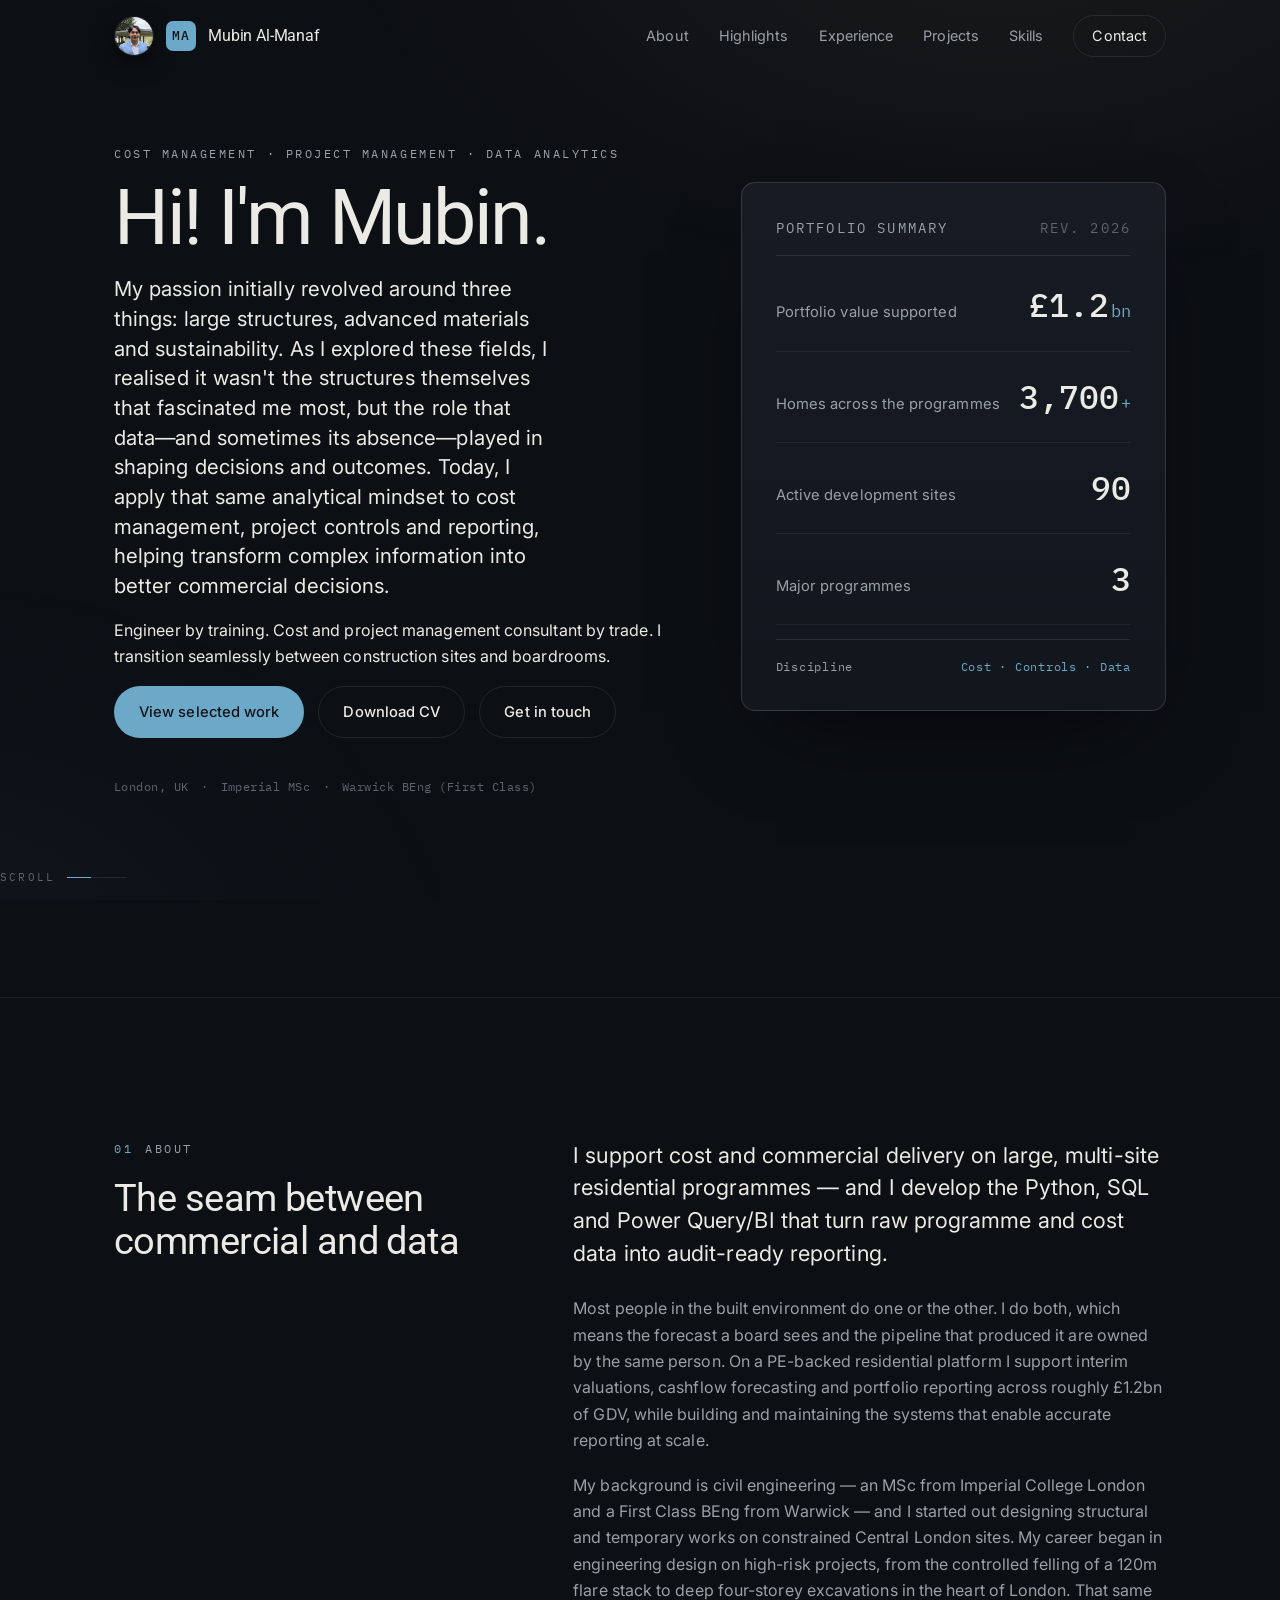
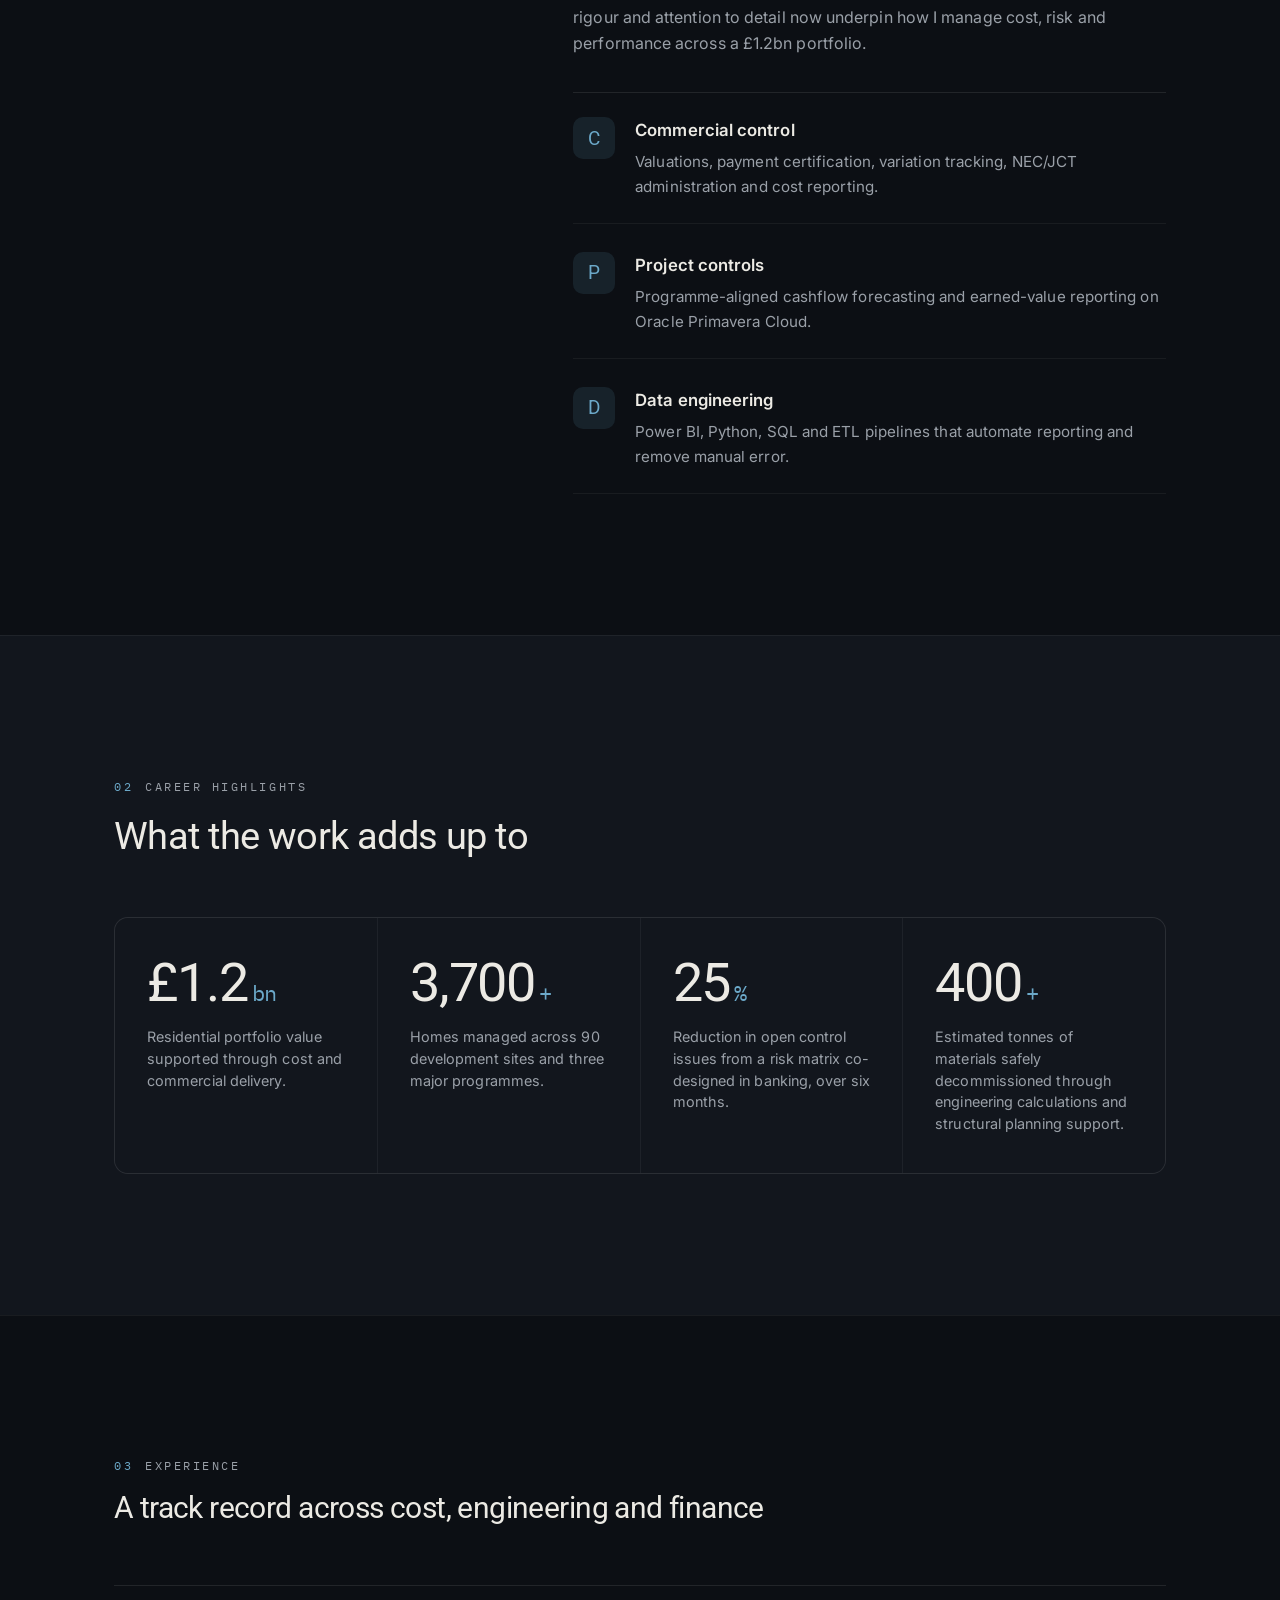
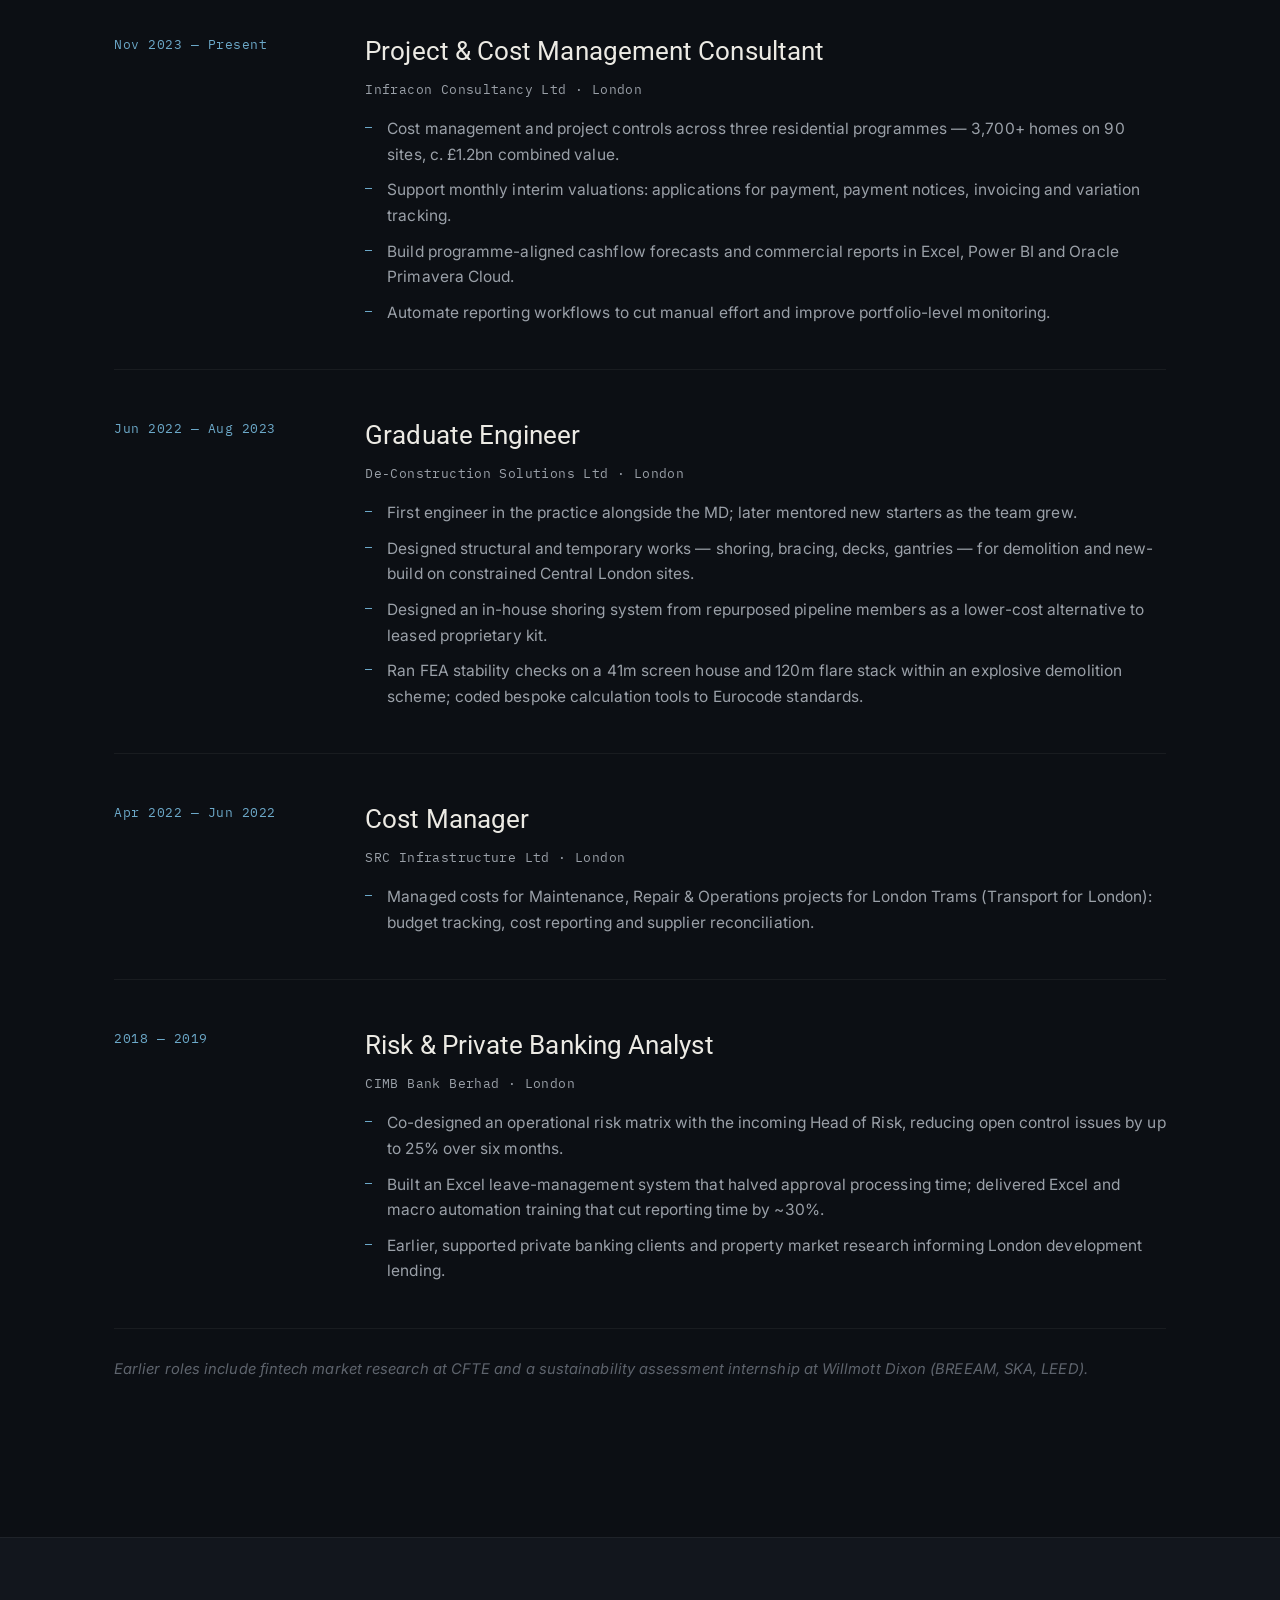
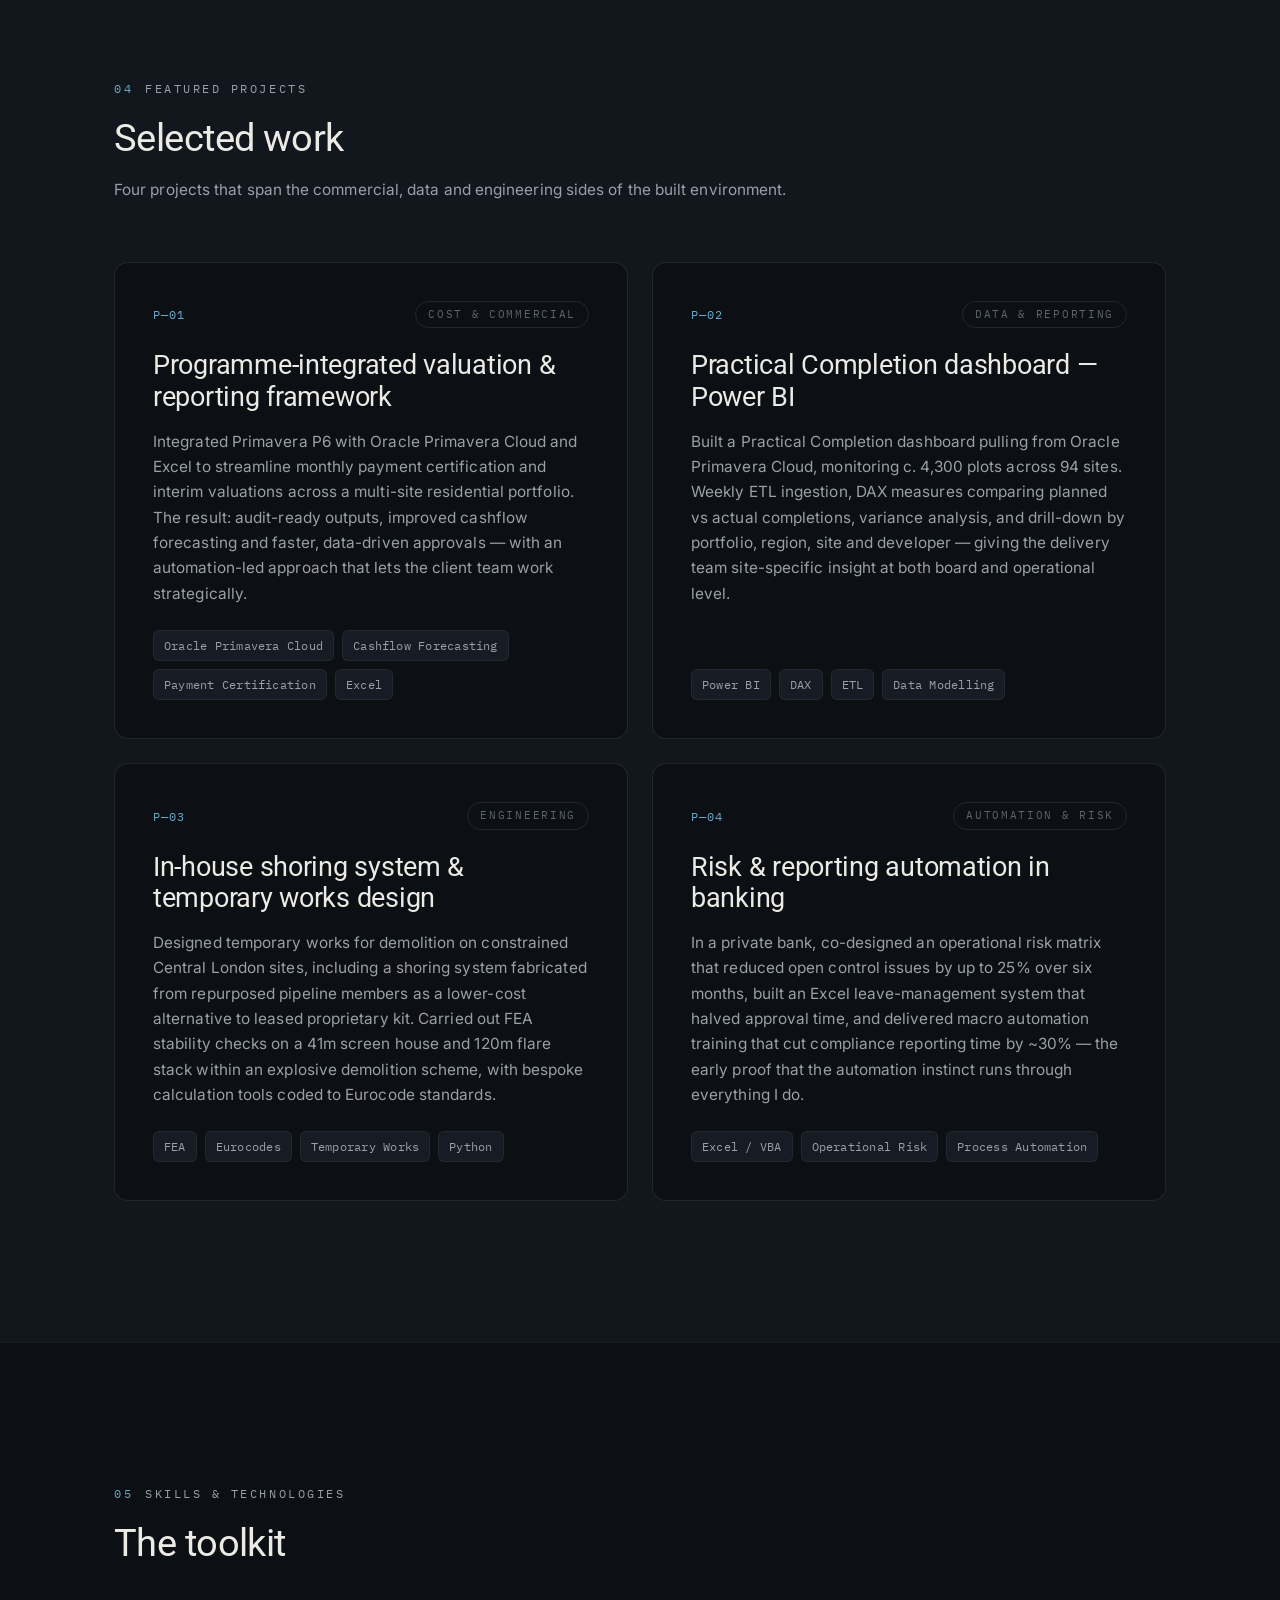
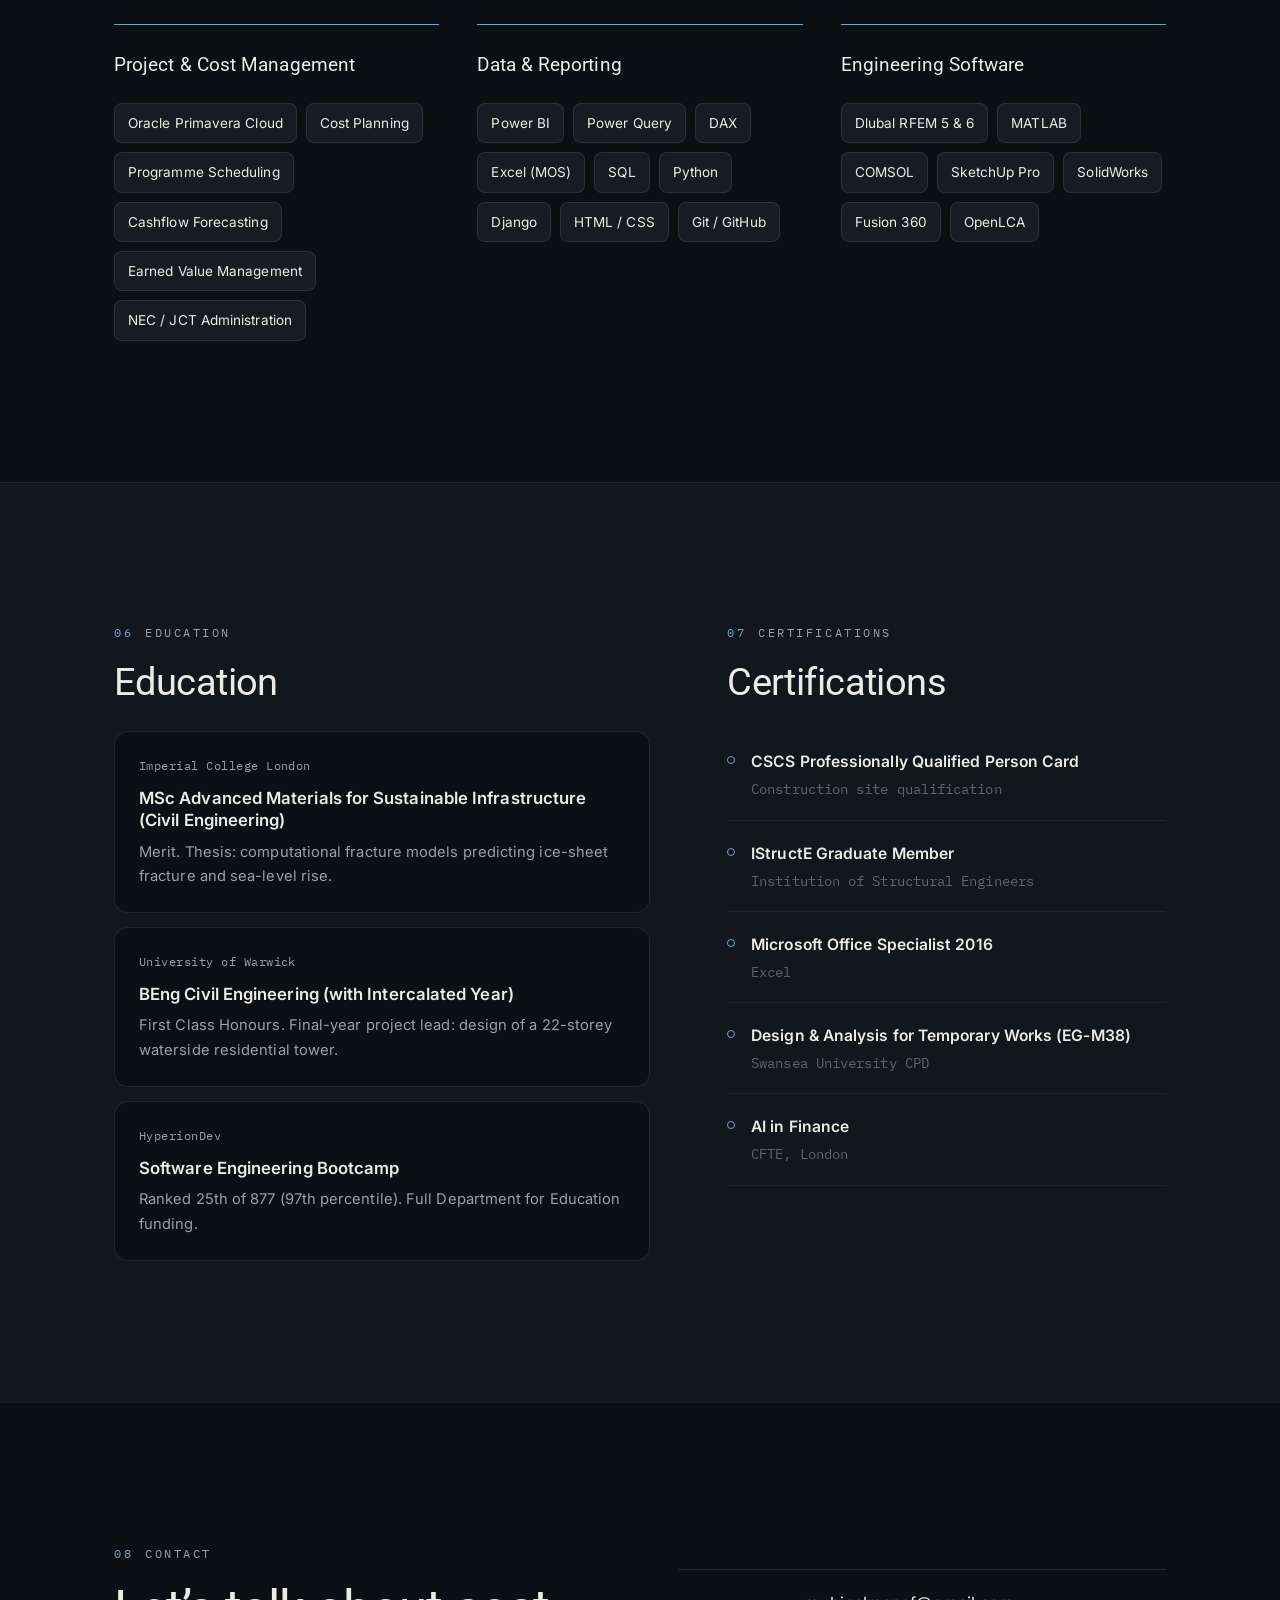
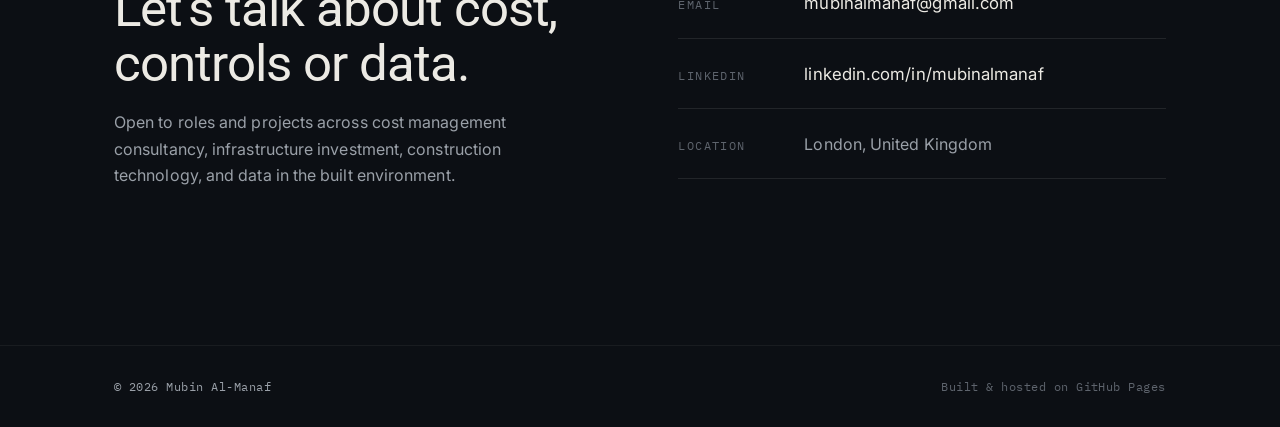
==== index.html @ 6d181c3f "Update demolition figure to 400+ tonnes\n\nCo-authored-by: Copilot <223556219+Copilot@users.noreply." ====
<!DOCTYPE html>
<html lang="en">
<head>
  <meta charset="UTF-8" />
  <meta name="viewport" content="width=device-width, initial-scale=1.0" />

  <!-- Primary SEO -->
  <title>Mubin Al-Manaf — Cost &amp; Commercial Management | Built Environment Data</title>
  <meta name="description" content="Cost and commercial management for major UK residential programmes, paired with the data engineering — Power BI, Python, SQL — that makes the reporting audit-ready. Imperial MSc, Warwick BEng (First Class)." />
  <meta name="author" content="Mubin Al-Manaf" />
  <meta name="keywords" content="cost management, commercial management, quantity surveying, project controls, Oracle Primavera Cloud, Power BI, cashflow forecasting, NEC, JCT, built environment data, construction technology, residential development" />
  <meta name="robots" content="index, follow" />
  <meta name="theme-color" content="#0C0F14" />
  <link rel="canonical" href="https://mubinalmanaf.com/" />

  <!-- Open Graph -->
  <meta property="og:type" content="website" />
  <meta property="og:title" content="Mubin Al-Manaf — Cost &amp; Commercial Management | Built Environment Data" />
  <meta property="og:description" content="Cost and commercial management for major UK residential programmes, paired with the data engineering that makes the reporting audit-ready." />
  <meta property="og:url" content="https://mubinalmanaf.com/" />
  <meta property="og:locale" content="en_GB" />
  <meta property="og:site_name" content="Mubin Al-Manaf" />

  <!-- Twitter -->
  <meta name="twitter:card" content="summary_large_image" />
  <meta name="twitter:title" content="Mubin Al-Manaf — Cost &amp; Commercial Management | Built Environment Data" />
  <meta name="twitter:description" content="Cost and commercial management for major UK residential programmes, paired with the data engineering that makes the reporting audit-ready." />

  <!-- Icons -->
  <link rel="icon" type="image/svg+xml" href="favicon.svg" />

  <!-- Fonts: preconnect + display swap for fast paint -->
  <link rel="preconnect" href="https://fonts.googleapis.com" />
  <link rel="preconnect" href="https://fonts.gstatic.com" crossorigin />
  <link href="https://fonts.googleapis.com/css2?family=Fraunces:opsz,wght@9..144,400;9..144,500;9..144,600&family=Inter:wght@400;500;600&family=IBM+Plex+Mono:wght@400;500&family=Roboto:wght@400;500;700&display=swap" rel="stylesheet" />

  <!-- Flag JS so content-hiding (for reveal animations) only applies with JS on -->
  <script>document.documentElement.className += " js";</script>
  <link rel="stylesheet" href="style.css" />

  <!-- Structured data: Person -->
  <script type="application/ld+json">
  {
    "@context": "https://schema.org",
    "@type": "Person",
    "name": "Mubin Al-Manaf",
    "jobTitle": "Cost & Commercial Management Consultant",
    "email": "mailto:mubinalmanaf@gmail.com",
    "url": "https://mubinalmanaf.com/",
    "address": {
      "@type": "PostalAddress",
      "addressLocality": "London",
      "addressCountry": "United Kingdom"
    },
    "sameAs": ["https://www.linkedin.com/in/mubinalmanaf"],
    "alumniOf": [
      { "@type": "CollegeOrUniversity", "name": "Imperial College London" },
      { "@type": "CollegeOrUniversity", "name": "University of Warwick" }
    ],
    "knowsAbout": [
      "Cost Management", "Commercial Management", "Project Controls",
      "Oracle Primavera Cloud", "Cashflow Forecasting", "Power BI",
      "Python", "SQL", "NEC and JCT Contracts", "Civil Engineering"
    ]
  }
  </script>
</head>
<body>
  <a class="skip-link" href="#main">Skip to content</a>

  <!-- ============ NAV ============ -->
  <header class="nav" id="nav">
    <div class="wrap nav__inner">
      <a class="nav__mark" href="#hero" aria-label="Mubin Al-Manaf — home">
        <img src="Photo.jpeg" alt="Mubin Al-Manaf" class="nav__photo" />
        <span class="nav__mono">MA</span>
        <span class="nav__name">Mubin Al-Manaf</span>
      </a>
      <nav class="nav__links" aria-label="Primary">
        <a href="#about">About</a>
        <a href="#highlights">Highlights</a>
        <a href="#experience">Experience</a>
        <a href="#projects">Projects</a>
        <a href="#skills">Skills</a>
        <a href="#contact" class="nav__cta">Contact</a>
      </nav>
      <button class="nav__toggle" id="navToggle" aria-label="Open menu" aria-expanded="false" aria-controls="mobileMenu">
        <span></span><span></span>
      </button>
    </div>
    <nav class="nav__mobile" id="mobileMenu" aria-label="Mobile">
      <a href="#about">About</a>
      <a href="#highlights">Highlights</a>
      <a href="#experience">Experience</a>
      <a href="#projects">Projects</a>
      <a href="#skills">Skills</a>
      <a href="#education">Education</a>
      <a href="#contact">Contact</a>
    </nav>
  </header>

  <main id="main">
    <!-- ============ HERO ============ -->
    <section class="hero" id="hero">
      <div class="wrap hero__grid">
        <div class="hero__intro reveal">
          <p class="eyebrow">Cost Management · Project Management · Data Analytics</p>
          <h1 class="hero__title">Hi! I'm Mubin.<br /></h1>
          <p class="hero__lead">
            My passion initially revolved around three things: large structures, advanced materials and sustainability. 
            As I explored these fields, I realised it wasn't the structures themselves that fascinated me most, but the 
            role that data—and sometimes its absence—played in shaping decisions and outcomes. Today, I apply that same 
            analytical mindset to cost management, project controls and reporting, helping transform complex information 
            into better commercial decisions.
          </p>
          <p class="hero__sub">
            Engineer by training. Cost and project management consultant by trade. I transition seamlessly between construction sites and boardrooms.
          </p>
          <div class="hero__actions">
            <a class="btn btn--primary" href="#projects">View selected work</a>
            <a class="btn btn--ghost" href="Mubin_CV_2026.pdf" download>Download CV</a>
            <a class="btn btn--ghost" href="#contact">Get in touch</a>
          </div>
          <ul class="hero__meta">
            <li>London, UK</li>
            <li aria-hidden="true">·</li>
            <li>Imperial MSc</li>
            <li aria-hidden="true">·</li>
            <li>Warwick BEng (First Class)</li>
          </ul>
        </div>
        <!-- Signature element: career rendered as a cost report -->
        <aside class="ledger reveal" aria-label="Portfolio at a glance">
          <div class="ledger__head">
            <span class="ledger__ref">PORTFOLIO SUMMARY</span>
            <span class="ledger__ref ledger__ref--dim">REV. 2026</span>
          </div>
          <dl class="ledger__rows">
            <div class="ledger__row" data-line>
              <dt>Portfolio value supported</dt>
              <dd><span class="num">£1.2</span><span class="unit">bn</span></dd>
            </div>
            <div class="ledger__row" data-line>
              <dt>Homes across the programmes</dt>
              <dd><span class="num">3,700</span><span class="unit">+</span></dd>
            </div>
            <div class="ledger__row" data-line>
              <dt>Active development sites</dt>
              <dd><span class="num">90</span></dd>
            </div>
            <div class="ledger__row" data-line>
              <dt>Major programmes</dt>
              <dd><span class="num">3</span></dd>
            </div>
          </dl>
          <div class="ledger__foot" data-line>
            <span>Discipline</span>
            <span class="ledger__foot-val">Cost · Controls · Data</span>
          </div>
        </aside>
      </div>
      <div class="hero__scroll" aria-hidden="true">
        <span>Scroll</span>
        <span class="hero__scroll-line"></span>
      </div>
    </section>

    <!-- ============ ABOUT ============ -->
    <section class="section" id="about">
      <div class="wrap section__grid">
        <header class="section__head reveal">
          <p class="eyebrow"><span class="idx">01</span> About</p>
          <h2 class="section__title">The seam between commercial and data</h2>
        </header>
        <div class="about__body reveal">
          <p class="lead">
            I support cost and commercial delivery on large, multi-site residential
            programmes — and I develop the Python, SQL and Power Query/BI that turn raw
            programme and cost data into audit-ready reporting.
          </p>
          <p>
            Most people in the built environment do one or the other. I do both,
            which means the forecast a board sees and the pipeline that produced it
            are owned by the same person. On a PE-backed residential
            platform I support interim valuations, cashflow forecasting and
            portfolio reporting across roughly £1.2bn of GDV, while building and maintaining the
            systems that enable accurate reporting at scale.
          </p>
          <p>
            My background is civil engineering — an MSc from Imperial College London
            and a First Class BEng from Warwick — and I started out designing
            structural and temporary works on constrained Central London sites. My career began in engineering design on 
            high-risk projects, from the controlled felling of a 120m flare stack to deep four-storey excavations in the 
            heart of London. That same rigour and attention to detail now underpin how I manage cost, risk and performance 
            across a £1.2bn portfolio.
          </p>
          <ul class="about__pillars">
            <li>
              <span class="pillar__mark">C</span>
              <div>
                <h3>Commercial control</h3>
                <p>Valuations, payment certification, variation tracking, NEC/JCT administration and cost reporting.</p>
              </div>
            </li>
            <li>
              <span class="pillar__mark">P</span>
              <div>
                <h3>Project controls</h3>
                <p>Programme-aligned cashflow forecasting and earned-value reporting on Oracle Primavera Cloud.</p>
              </div>
            </li>
            <li>
              <span class="pillar__mark">D</span>
              <div>
                <h3>Data engineering</h3>
                <p>Power BI, Python, SQL and ETL pipelines that automate reporting and remove manual error.</p>
              </div>
            </li>
          </ul>
        </div>
      </div>
    </section>

    <!-- ============ HIGHLIGHTS ============ -->
    <section class="section section--alt" id="highlights">
      <div class="wrap">
        <header class="section__head reveal">
          <p class="eyebrow"><span class="idx">02</span> Career highlights</p>
          <h2 class="section__title">What the work adds up to</h2>
        </header>
        <div class="highlights__grid">
          <article class="stat reveal">
            <p class="stat__num">£1.2<span>bn</span></p>
            <p class="stat__label">Residential portfolio value supported through cost and commercial delivery.</p>
          </article>
          <article class="stat reveal">
            <p class="stat__num">3,700<span>+</span></p>
            <p class="stat__label">Homes managed across 90 development sites and three major programmes.</p>
          </article>
          <article class="stat reveal">
            <p class="stat__num">25<span>%</span></p>
            <p class="stat__label">Reduction in open control issues from a risk matrix co-designed in banking, over six months.</p>
          </article>
          <article class="stat reveal">
            <p class="stat__num">400<span>+</span></p>
            <p class="stat__label">Estimated tonnes of materials safely decommissioned through engineering calculations and structural planning support.</p>
          </article>

        </div>
      </div>
    </section>

    <!-- ============ EXPERIENCE ============ -->
    <section class="section" id="experience">
      <div class="wrap">
        <header class="section__head reveal">
          <p class="eyebrow"><span class="idx">03</span> Experience</p>
          <h2 class="section__title">A track record across cost, engineering and finance</h2>
        </header>
        <ol class="timeline">
          <li class="tl reveal">
            <div class="tl__date"><time>Nov 2023 — Present</time></div>
            <div class="tl__body">
              <h3 class="tl__role">Project &amp; Cost Management Consultant</h3>
              <p class="tl__org">Infracon Consultancy Ltd · London</p>
              <ul class="tl__points">
                <li>Cost management and project controls across three residential programmes — 3,700+ homes on 90 sites, c. £1.2bn combined value.</li>
                <li>Support monthly interim valuations: applications for payment, payment notices, invoicing and variation tracking.</li>
                <li>Build programme-aligned cashflow forecasts and commercial reports in Excel, Power BI and Oracle Primavera Cloud.</li>
                <li>Automate reporting workflows to cut manual effort and improve portfolio-level monitoring.</li>
              </ul>
            </div>
          </li>
          <li class="tl reveal">
            <div class="tl__date"><time>Jun 2022 — Aug 2023</time></div>
            <div class="tl__body">
              <h3 class="tl__role">Graduate Engineer</h3>
              <p class="tl__org">De-Construction Solutions Ltd · London</p>
              <ul class="tl__points">
                <li>First engineer in the practice alongside the MD; later mentored new starters as the team grew.</li>
                <li>Designed structural and temporary works — shoring, bracing, decks, gantries — for demolition and new-build on constrained Central London sites.</li>
                <li>Designed an in-house shoring system from repurposed pipeline members as a lower-cost alternative to leased proprietary kit.</li>
                <li>Ran FEA stability checks on a 41m screen house and 120m flare stack within an explosive demolition scheme; coded bespoke calculation tools to Eurocode standards.</li>
              </ul>
            </div>
          </li>
          <li class="tl reveal">
            <div class="tl__date"><time>Apr 2022 — Jun 2022</time></div>
            <div class="tl__body">
              <h3 class="tl__role">Cost Manager</h3>
              <p class="tl__org">SRC Infrastructure Ltd · London</p>
              <ul class="tl__points">
                <li>Managed costs for Maintenance, Repair &amp; Operations projects for London Trams (Transport for London): budget tracking, cost reporting and supplier reconciliation.</li>
              </ul>
            </div>
          </li>
          <li class="tl reveal">
            <div class="tl__date"><time>2018 — 2019</time></div>
            <div class="tl__body">
              <h3 class="tl__role">Risk &amp; Private Banking Analyst</h3>
              <p class="tl__org">CIMB Bank Berhad · London</p>
              <ul class="tl__points">
                <li>Co-designed an operational risk matrix with the incoming Head of Risk, reducing open control issues by up to 25% over six months.</li>
                <li>Built an Excel leave-management system that halved approval processing time; delivered Excel and macro automation training that cut reporting time by ~30%.</li>
                <li>Earlier, supported private banking clients and property market research informing London development lending.</li>
              </ul>
            </div>
          </li>
        </ol>
        <p class="timeline__note reveal">
          Earlier roles include fintech market research at CFTE and a sustainability
          assessment internship at Willmott Dixon (BREEAM, SKA, LEED).
        </p>
      </div>
    </section>

    <!-- ============ PROJECTS ============ -->
    <section class="section section--alt" id="projects">
      <div class="wrap">
        <header class="section__head reveal">
          <p class="eyebrow"><span class="idx">04</span> Featured projects</p>
          <h2 class="section__title">Selected work</h2>
          <p class="section__sub">Four projects that span the commercial, data and engineering sides of the built environment.</p>
        </header>

        <div class="projects">
          <article class="project reveal">
            <div class="project__top">
              <span class="project__no">P—01</span>
              <span class="project__field">Cost &amp; Commercial</span>
            </div>
            <h3 class="project__title">Programme-integrated valuation &amp; reporting framework</h3>
            <p class="project__desc">
              Integrated Primavera P6 with Oracle Primavera Cloud and Excel to
              streamline monthly payment certification and interim valuations across
              a multi-site residential portfolio. The result: audit-ready outputs,
              improved cashflow forecasting and faster, data-driven approvals — with
              an automation-led approach that lets the client team work strategically.
            </p>
            <ul class="project__tags">
              <li>Oracle Primavera Cloud</li><li>Cashflow Forecasting</li>
              <li>Payment Certification</li><li>Excel</li>
            </ul>
          </article>

          <article class="project reveal">
            <div class="project__top">
              <span class="project__no">P—02</span>
              <span class="project__field">Data &amp; Reporting</span>
            </div>
            <h3 class="project__title">Practical Completion dashboard — Power BI</h3>
            <p class="project__desc">
              Built a Practical Completion dashboard pulling from Oracle Primavera
              Cloud, monitoring c. 4,300 plots across 94 sites. Weekly ETL ingestion,
              DAX measures comparing planned vs actual completions, variance analysis,
              and drill-down by portfolio, region, site and developer — giving the
              delivery team site-specific insight at both board and operational level.
            </p>
            <ul class="project__tags">
              <li>Power BI</li><li>DAX</li><li>ETL</li><li>Data Modelling</li>
            </ul>
          </article>

          <article class="project reveal">
            <div class="project__top">
              <span class="project__no">P—03</span>
              <span class="project__field">Engineering</span>
            </div>
            <h3 class="project__title">In-house shoring system &amp; temporary works design</h3>
            <p class="project__desc">
              Designed temporary works for demolition on constrained Central London
              sites, including a shoring system fabricated from repurposed pipeline
              members as a lower-cost alternative to leased proprietary kit. Carried
              out FEA stability checks on a 41m screen house and 120m flare stack
              within an explosive demolition scheme, with bespoke calculation tools
              coded to Eurocode standards.
            </p>
            <ul class="project__tags">
              <li>FEA</li><li>Eurocodes</li><li>Temporary Works</li><li>Python</li>
            </ul>
          </article>

          <article class="project reveal">
            <div class="project__top">
              <span class="project__no">P—04</span>
              <span class="project__field">Automation &amp; Risk</span>
            </div>
            <h3 class="project__title">Risk &amp; reporting automation in banking</h3>
            <p class="project__desc">
              In a private bank, co-designed an operational risk matrix that reduced
              open control issues by up to 25% over six months, built an Excel
              leave-management system that halved approval time, and delivered macro
              automation training that cut compliance reporting time by ~30% — the
              early proof that the automation instinct runs through everything I do.
            </p>
            <ul class="project__tags">
              <li>Excel / VBA</li><li>Operational Risk</li><li>Process Automation</li>
            </ul>
          </article>
        </div>
      </div>
    </section>

    <!-- ============ SKILLS ============ -->
    <section class="section" id="skills">
      <div class="wrap">
        <header class="section__head reveal">
          <p class="eyebrow"><span class="idx">05</span> Skills &amp; technologies</p>
          <h2 class="section__title">The toolkit</h2>
        </header>
        <div class="skills">
          <div class="skillset reveal">
            <h3 class="skillset__title">Project &amp; Cost Management</h3>
            <ul class="skillset__tags">
              <li>Oracle Primavera Cloud</li><li>Cost Planning</li>
              <li>Programme Scheduling</li><li>Cashflow Forecasting</li>
              <li>Earned Value Management</li><li>NEC / JCT Administration</li>
            </ul>
          </div>
          <div class="skillset reveal">
            <h3 class="skillset__title">Data &amp; Reporting</h3>
            <ul class="skillset__tags">
              <li>Power BI</li><li>Power Query</li><li>DAX</li><li>Excel (MOS)</li>
              <li>SQL</li><li>Python</li><li>Django</li><li>HTML / CSS</li><li>Git / GitHub</li>
            </ul>
          </div>
          <div class="skillset reveal">
            <h3 class="skillset__title">Engineering Software</h3>
            <ul class="skillset__tags">
              <li>Dlubal RFEM 5 &amp; 6</li><li>MATLAB</li><li>COMSOL</li>
              <li>SketchUp Pro</li><li>SolidWorks</li><li>Fusion 360</li><li>OpenLCA</li>
            </ul>
          </div>
        </div>
      </div>
    </section>

    <!-- ============ EDUCATION ============ -->
    <section class="section section--alt" id="education">
      <div class="wrap section__split">
        <div class="split__col reveal">
          <header class="section__head">
            <p class="eyebrow"><span class="idx">06</span> Education</p>
            <h2 class="section__title">Education</h2>
          </header>
          <ul class="cards">
            <li class="card">
              <div class="card__meta"><span>Imperial College London</span></div>
              <h3 class="card__title">MSc Advanced Materials for Sustainable Infrastructure (Civil Engineering)</h3>
              <p class="card__detail">Merit. Thesis: computational fracture models predicting ice-sheet fracture and sea-level rise.</p>
            </li>
            <li class="card">
              <div class="card__meta"><span>University of Warwick</span></div>
              <h3 class="card__title">BEng Civil Engineering (with Intercalated Year)</h3>
              <p class="card__detail">First Class Honours. Final-year project lead: design of a 22-storey waterside residential tower.</p>
            </li>
            <li class="card">
              <div class="card__meta"><span>HyperionDev</span></div>
              <h3 class="card__title">Software Engineering Bootcamp</h3>
              <p class="card__detail">Ranked 25th of 877 (97th percentile). Full Department for Education funding.</p>
            </li>
          </ul>
        </div>
        <div class="split__col reveal">
          <header class="section__head">
            <p class="eyebrow"><span class="idx">07</span> Certifications</p>
            <h2 class="section__title">Certifications</h2>
          </header>
          <ul class="certs">
            <li><span class="certs__mark"></span><div><strong>CSCS Professionally Qualified Person Card</strong><span>Construction site qualification</span></div></li>
            <li><span class="certs__mark"></span><div><strong>IStructE Graduate Member</strong><span>Institution of Structural Engineers</span></div></li>
            <li><span class="certs__mark"></span><div><strong>Microsoft Office Specialist 2016</strong><span>Excel</span></div></li>
            <li><span class="certs__mark"></span><div><strong>Design &amp; Analysis for Temporary Works (EG-M38)</strong><span>Swansea University CPD</span></div></li>
            <li><span class="certs__mark"></span><div><strong>AI in Finance</strong><span>CFTE, London</span></div></li>
          </ul>
        </div>
      </div>
    </section>

    <!-- ============ CONTACT ============ -->
    <section class="section contact" id="contact">
      <div class="wrap contact__grid reveal">
        <div class="contact__lead">
          <p class="eyebrow"><span class="idx">08</span> Contact</p>
          <h2 class="contact__title">Let&rsquo;s talk about cost, controls or data.</h2>
          <p class="contact__sub">
            Open to roles and projects across cost management consultancy,
            infrastructure investment, construction technology, and data in the
            built environment.
          </p>
        </div>
        <ul class="contact__links">
          <li>
            <span class="contact__k">Email</span>
            <a href="mailto:mubinalmanaf@gmail.com">mubinalmanaf@gmail.com</a>
          </li>
          <!-- Phone removed for privacy -->
          <li>
            <span class="contact__k">LinkedIn</span>
            <a href="https://www.linkedin.com/in/mubinalmanaf" target="_blank" rel="noopener">linkedin.com/in/mubinalmanaf</a>
          </li>
          <li>
            <span class="contact__k">Location</span>
            <span class="contact__static">London, United Kingdom</span>
          </li>
        </ul>
      </div>
    </section>
  </main>

  <footer class="footer">
    <div class="wrap footer__inner">
      <span class="footer__mono">© <span id="year">2026</span> Mubin Al-Manaf</span>
      <span class="footer__mono footer__dim">Built &amp; hosted on GitHub Pages</span>
    </div>
  </footer>

  <script src="script.js"></script>
</body>
</html>
---- style.css ----
/* =========================================================
   Mubin Al-Manaf — portfolio
   Direction: career as an institutional cost report
   Ink ground · champagne accent · Fraunces / Inter / Plex Mono
   ========================================================= */

:root {
  /* palette */
  --bg:        #0C0F14;
  --bg-elev:   #12161D;
  --bg-elev-2: #171C24;
  --line:      rgba(236, 234, 228, 0.10);
  --line-soft: rgba(236, 234, 228, 0.06);
  --text:      #ECEAE4;
  --text-dim:  #9AA0A8;
  --text-faint:#5E646D;
  --accent:    #6CA9C9;       /* soft teal accent */
  --accent-2:  #B6D1E5;
  --accent-soft: rgba(108, 169, 201, 0.12);
  --data:      #7FA8C4;       /* cool secondary, used sparingly */

  /* type */
  --display: "Roboto", system-ui, -apple-system, "Segoe UI", Roboto, sans-serif;
  --body:    "Inter", system-ui, -apple-system, "Segoe UI", Roboto, sans-serif;
  --mono:    "IBM Plex Mono", ui-monospace, "SF Mono", Menlo, monospace;

  /* scale */
  --maxw: 1180px;
  --gutter: clamp(20px, 5vw, 64px);
  --section-y: clamp(72px, 11vw, 150px);

  --r: 14px;
  --ease: cubic-bezier(0.22, 1, 0.36, 1);
}

/* ---------- reset ---------- */
*, *::before, *::after { box-sizing: border-box; }
html { scroll-behavior: smooth; -webkit-text-size-adjust: 100%; }
@media (prefers-reduced-motion: reduce) { html { scroll-behavior: auto; } }

body {
  margin: 0;
  background: var(--bg);
  color: var(--text);
  font-family: var(--body);
  font-size: clamp(16px, 1.05vw, 17px);
  line-height: 1.65;
  letter-spacing: 0.005em;
  -webkit-font-smoothing: antialiased;
  text-rendering: optimizeLegibility;
  overflow-x: hidden;
}

/* subtle grain/vignette so the ink doesn't read flat */
body::before {
  content: "";
  position: fixed; inset: 0;
  background:
    radial-gradient(1100px 600px at 78% -8%, rgba(201,169,106,0.07), transparent 60%),
    radial-gradient(900px 700px at -5% 110%, rgba(127,168,196,0.05), transparent 60%);
  pointer-events: none; z-index: 0;
}
main, .nav, .footer { position: relative; z-index: 1; }

img { max-width: 100%; display: block; }
a { color: inherit; text-decoration: none; }
ul, ol, dl { margin: 0; padding: 0; list-style: none; }
h1, h2, h3 { margin: 0; font-weight: 500; }

::selection { background: var(--accent); color: #11141A; }

:focus-visible {
  outline: 2px solid var(--accent);
  outline-offset: 3px;
  border-radius: 4px;
}

.skip-link {
  position: absolute; left: -999px; top: 8px; z-index: 100;
  background: var(--accent); color: #11141A;
  padding: 10px 16px; border-radius: 8px; font-weight: 600;
}
.skip-link:focus { left: 12px; }

/* ---------- layout primitives ---------- */
.wrap { width: 100%; max-width: var(--maxw); margin: 0 auto; padding-inline: var(--gutter); }

.section { padding-block: var(--section-y); border-top: 1px solid var(--line-soft); }
.section--alt { background: var(--bg-elev); }

.eyebrow {
  margin: 0 0 18px;
  font-family: var(--mono);
  font-size: 0.72rem;
  letter-spacing: 0.22em;
  text-transform: uppercase;
  color: var(--text-dim);
  display: flex; align-items: center; gap: 12px;
}
.eyebrow .idx { color: var(--accent); }

.section__head { max-width: 760px; margin-bottom: clamp(36px, 5vw, 60px); }
.section__title {
  font-family: var(--display);
  font-weight: 400;
  font-size: clamp(1.6rem, 3.8vw, 2.4rem);
  line-height: 1.12;
  letter-spacing: -0.015em;
}
#experience .section__title {
  font-size: clamp(1.35rem, 3vw, 1.85rem);
  line-height: 1.08;
  letter-spacing: -0.02em;
}
#projects .section__sub {
  font-size: clamp(0.95rem, 1.2vw, 1rem);
  max-width: 100%;
}
.section__sub { margin: 18px 0 0; color: var(--text-dim); max-width: 56ch; }

.lead { font-size: clamp(1.15rem, 1.7vw, 1.4rem); line-height: 1.5; color: var(--text); }

/* ---------- buttons ---------- */
.btn {
  display: inline-flex; align-items: center; gap: 10px;
  padding: 13px 24px;
  border-radius: 100px;
  font-size: 0.92rem; font-weight: 500;
  border: 1px solid transparent;
  transition: transform .35s var(--ease), background .25s, color .25s, border-color .25s;
}
.btn--primary { background: var(--accent); color: #11141A; }
.btn--primary:hover { background: var(--accent-2); transform: translateY(-2px); }
.btn--ghost { border-color: var(--line); color: var(--text); }
.btn--ghost:hover { border-color: var(--accent); color: var(--accent); transform: translateY(-2px); }

/* =========================================================
   NAV
   ========================================================= */
.nav {
  position: fixed; top: 0; left: 0; right: 0; z-index: 50;
  transition: background .3s, border-color .3s, backdrop-filter .3s;
  border-bottom: 1px solid transparent;
}
.nav.is-scrolled {
  background: rgba(12, 15, 20, 0.78);
  backdrop-filter: blur(14px);
  -webkit-backdrop-filter: blur(14px);
  border-bottom-color: var(--line-soft);
}
.nav__inner { display: flex; align-items: center; justify-content: space-between; height: 72px; }
.nav__mark { display: flex; align-items: center; gap: 12px; }
.nav__mono {
  font-family: var(--mono); font-size: 0.8rem; letter-spacing: 0.1em;
  color: #11141A; background: var(--accent);
  width: 30px; height: 30px; border-radius: 7px;
  display: grid; place-items: center; font-weight: 500;
}
.nav__name { font-family: var(--display); font-size: 1.02rem; letter-spacing: -0.01em; }
.nav__photo {
  width: 40px;
  height: 40px;
  object-fit: cover;
  object-position: center 12%;
  border-radius: 50%;
  border: 1.5px solid rgba(255,255,255,0.06);
  box-shadow: 0 8px 20px rgba(0,0,0,0.55);
  flex: none;
}
.nav__links { display: flex; align-items: center; gap: 30px; }
.nav__links a { font-size: 0.9rem; color: var(--text-dim); transition: color .2s; position: relative; }
.nav__links a:hover, .nav__links a.is-active { color: var(--text); }
.nav__links a:not(.nav__cta).is-active::after {
  content: ""; position: absolute; left: 0; bottom: -6px; width: 100%; height: 1px; background: var(--accent);
}
.nav__cta {
  border: 1px solid var(--line); padding: 8px 18px; border-radius: 100px;
  color: var(--text) !important; transition: border-color .2s, color .2s;
}
.nav__cta:hover { border-color: var(--accent); color: var(--accent) !important; }

.nav__toggle { display: none; background: none; border: 0; cursor: pointer; width: 40px; height: 40px; position: relative; }
.nav__toggle span {
  position: absolute; left: 9px; width: 22px; height: 1.5px; background: var(--text);
  transition: transform .3s var(--ease), opacity .2s;
}
.nav__toggle span:nth-child(1) { top: 16px; }
.nav__toggle span:nth-child(2) { top: 23px; }
.nav.is-open .nav__toggle span:nth-child(1) { transform: translateY(3.5px) rotate(45deg); }
.nav.is-open .nav__toggle span:nth-child(2) { transform: translateY(-3.5px) rotate(-45deg); }

.nav__mobile {
  display: none; flex-direction: column;
  background: rgba(12,15,20,0.97); backdrop-filter: blur(14px);
  border-bottom: 1px solid var(--line-soft);
  padding: 8px var(--gutter) 24px;
}
.nav__mobile a { padding: 14px 0; border-bottom: 1px solid var(--line-soft); font-size: 1.05rem; color: var(--text-dim); }
.nav__mobile a:last-child { border-bottom: 0; }
.nav.is-open .nav__mobile { display: flex; }

/* =========================================================
   HERO
   ========================================================= */
.hero { padding-top: clamp(118px, 16vh, 180px); padding-bottom: clamp(56px, 9vw, 110px); }
.hero__grid {
  display: grid; grid-template-columns: 1.15fr 0.85fr;
  gap: clamp(24px, 4vw, 56px);
  align-items: start;
}
.hero__actions { display: flex; flex-wrap: wrap; gap: 14px; margin-bottom: 38px; }
.hero__meta { display: flex; flex-wrap: wrap; gap: 12px; font-family: var(--mono); font-size: 0.78rem; letter-spacing: 0.04em; color: var(--text-faint); margin-top: 12px; }

.ledger {
  background: linear-gradient(180deg, var(--bg-elev-2), var(--bg-elev));
  border: 1px solid rgba(236,234,228,0.14);
  border-radius: var(--r);
  padding: clamp(24px, 3vw, 34px);
  box-shadow: 0 36px 90px -36px rgba(0,0,0,0.72);
  margin-top: clamp(28px, 3.2vw, 38px);
}
.ledger__head {
  display: flex; justify-content: space-between;
  font-family: var(--mono); font-size: 0.75rem; letter-spacing: 0.18em;
  color: var(--text-dim); padding-bottom: 16px; margin-bottom: 4px;
  border-bottom: 1px solid var(--line);
}
.ledger__ref {
  font-size: 0.85rem;
}
.ledger__ref--dim { color: var(--text-faint); }
.ledger__row {
  display: flex; align-items: baseline; justify-content: space-between; gap: 16px;
  padding: 18px 0; border-bottom: 1px solid var(--line-soft);
}
.ledger__row dt { color: var(--text-dim); font-size: 0.92rem; }
.ledger__row dd { margin: 0; display: flex; align-items: baseline; gap: 2px; }
.ledger__row .num {
  font-family: var(--mono); font-weight: 500;
  font-size: clamp(1.5rem, 3.2vw, 2.05rem); color: var(--text);
  font-variant-numeric: tabular-nums;
}
.ledger__row .unit { font-family: var(--mono); color: var(--accent); font-size: 1.05rem; }
.ledger__foot {
  display: flex; justify-content: space-between; align-items: center;
  margin-top: 14px; padding-top: 16px; border-top: 1px solid var(--line);
  font-family: var(--mono); font-size: 0.78rem; letter-spacing: 0.06em; color: var(--text-dim);
}
.ledger__foot-val { color: var(--accent); }

.hero__scroll {
  display: flex; align-items: center; gap: 12px; margin-top: clamp(40px, 6vw, 72px);
  font-family: var(--mono); font-size: 0.7rem; letter-spacing: 0.2em; text-transform: uppercase; color: var(--text-faint);
}

/* Hero typography tweaks */
.hero__title {
  font-family: var(--display);
  font-weight: 400;
  font-size: clamp(2.4rem, 6.5vw, 4.8rem);
  line-height: 0.98;
  letter-spacing: -0.03em;
  margin: 6px 0 18px;
}
.hero__lead {
  font-size: clamp(1.02rem, 1.6vw, 1.35rem);
  line-height: 1.45;
  max-width: 34ch;
  color: var(--text);
  margin: 0 0 16px;
}

/* (duplicate hero portrait rules removed; single definition above is used) */
.hero__scroll-line { width: 60px; height: 1px; background: var(--line); position: relative; overflow: hidden; }
.hero__scroll-line::after {
  content: ""; position: absolute; inset: 0; width: 24px; background: var(--accent);
  animation: slide 2.4s var(--ease) infinite;
}
@keyframes slide { 0% { transform: translateX(-26px); } 60%,100% { transform: translateX(62px); } }

/* =========================================================
   ABOUT
   ========================================================= */
.section__grid { display: grid; grid-template-columns: 0.8fr 1.2fr; gap: clamp(36px, 5vw, 72px); align-items: start; }
.about__body > p { margin: 0 0 18px; color: var(--text-dim); }
.about__body > p.lead { color: var(--text); margin-bottom: 26px; }
.about__pillars { display: grid; gap: 4px; margin-top: 36px; border-top: 1px solid var(--line); }
.about__pillars li { display: flex; gap: 20px; padding: 24px 0; border-bottom: 1px solid var(--line-soft); }
.pillar__mark {
  flex: none; width: 42px; height: 42px; border-radius: 10px;
  background: var(--accent-soft); color: var(--accent);
  display: grid; place-items: center; font-family: var(--display); font-size: 1.2rem;
}
.about__pillars h3 { font-size: 1.05rem; font-weight: 600; margin-bottom: 4px; }
.about__pillars p { margin: 0; color: var(--text-dim); font-size: 0.95rem; }

/* =========================================================
   HIGHLIGHTS
   ========================================================= */
.highlights__grid {
  display: grid; grid-template-columns: repeat(4, 1fr); gap: 1px;
  background: var(--line-soft); border: 1px solid var(--line-soft); border-radius: var(--r); overflow: hidden;
}
.stat { background: var(--bg-elev); padding: clamp(26px, 3vw, 40px) clamp(22px, 2.5vw, 32px); }
.stat__num {
  font-family: var(--display); font-weight: 400;
  font-size: clamp(2.4rem, 5vw, 3.4rem); line-height: 1; letter-spacing: -0.02em; margin: 0 0 16px;
}
.stat__num span { font-family: var(--mono); font-size: 0.4em; color: var(--accent); margin-left: 4px; vertical-align: baseline; }
.stat__label { margin: 0; color: var(--text-dim); font-size: 0.9rem; line-height: 1.5; }

/* =========================================================
   TIMELINE
   ========================================================= */
.timeline { border-top: 1px solid var(--line); }
.tl {
  display: grid; grid-template-columns: 200px 1fr; gap: clamp(20px, 4vw, 56px);
  padding: clamp(28px, 3.5vw, 44px) 0; border-bottom: 1px solid var(--line-soft);
}
.tl__date time {
  font-family: var(--mono); font-size: 0.82rem; letter-spacing: 0.04em; color: var(--accent);
  display: inline-block; padding-top: 4px;
}
.tl__role { font-family: var(--display); font-size: clamp(1.25rem, 2.4vw, 1.6rem); font-weight: 400; }
.tl__org { font-family: var(--mono); font-size: 0.82rem; color: var(--text-dim); margin: 6px 0 16px; letter-spacing: 0.03em; }
.tl__points { display: grid; gap: 10px; }
.tl__points li { position: relative; padding-left: 22px; color: var(--text-dim); font-size: 0.97rem; }
.tl__points li::before {
  content: ""; position: absolute; left: 0; top: 11px; width: 7px; height: 1px; background: var(--accent);
}
.timeline__note { margin-top: 28px; color: var(--text-faint); font-size: 0.92rem; font-style: italic; }

/* =========================================================
   PROJECTS
   ========================================================= */
.projects { display: grid; grid-template-columns: repeat(2, 1fr); gap: clamp(16px, 2vw, 24px); }
.project {
  background: var(--bg); border: 1px solid var(--line);
  border-radius: var(--r); padding: clamp(26px, 3vw, 38px);
  display: flex; flex-direction: column;
  transition: transform .4s var(--ease), border-color .3s, background .3s;
}
.section--alt .project { background: var(--bg); }
.project:hover { transform: translateY(-5px); border-color: rgba(201,169,106,0.4); }
.project__top { display: flex; justify-content: space-between; align-items: center; margin-bottom: 22px; }
.project__no { font-family: var(--mono); font-size: 0.78rem; letter-spacing: 0.08em; color: var(--accent); }
.project__field {
  font-family: var(--mono); font-size: 0.66rem; letter-spacing: 0.16em; text-transform: uppercase;
  color: var(--text-faint); border: 1px solid var(--line); border-radius: 100px; padding: 4px 12px;
}
.project__title {
  font-family: var(--display); font-weight: 400;
  font-size: clamp(1.3rem, 2.3vw, 1.7rem); line-height: 1.15; margin-bottom: 16px; letter-spacing: -0.01em;
}
.project__desc { color: var(--text-dim); font-size: 0.96rem; margin: 0 0 24px; flex-grow: 1; }
.project__tags { display: flex; flex-wrap: wrap; gap: 8px; }
.project__tags li {
  font-family: var(--mono); font-size: 0.72rem; letter-spacing: 0.02em;
  color: var(--text-dim); background: var(--bg-elev-2); border: 1px solid var(--line-soft);
  border-radius: 6px; padding: 5px 10px;
}

/* =========================================================
   SKILLS
   ========================================================= */
.skills { display: grid; grid-template-columns: repeat(3, 1fr); gap: clamp(20px, 3vw, 48px); }
.skillset { border-top: 1px solid var(--accent); padding-top: 24px; }
.skillset__title { font-family: var(--display); font-size: 1.2rem; font-weight: 400; margin-bottom: 22px; }
.skillset__tags { display: flex; flex-wrap: wrap; gap: 9px; }
.skillset__tags li {
  font-size: 0.85rem; color: var(--text); background: var(--bg-elev-2);
  border: 1px solid var(--line); border-radius: 8px; padding: 8px 13px;
  transition: border-color .2s, color .2s;
}
.skillset__tags li:hover { border-color: var(--accent); color: var(--accent); }

/* =========================================================
   EDUCATION + CERTS
   ========================================================= */
.section__split { display: grid; grid-template-columns: 1.1fr 0.9fr; gap: clamp(40px, 6vw, 80px); align-items: start; }
.split__col .section__head { margin-bottom: 28px; }
.cards { display: grid; gap: 14px; }
.card { background: var(--bg); border: 1px solid var(--line); border-radius: var(--r); padding: 24px; }
.card__meta {
  display: flex; justify-content: space-between; gap: 12px;
  font-family: var(--mono); font-size: 0.74rem; letter-spacing: 0.04em; color: var(--text-dim); margin-bottom: 12px;
}
.card__title { font-size: 1.05rem; font-weight: 600; line-height: 1.3; margin-bottom: 8px; }
.card__detail { margin: 0; color: var(--text-dim); font-size: 0.92rem; }

.certs { display: grid; gap: 2px; }
.certs li { display: flex; align-items: flex-start; gap: 16px; padding: 18px 0; border-bottom: 1px solid var(--line-soft); }
.certs__mark { flex: none; width: 8px; height: 8px; margin-top: 7px; border-radius: 50%; border: 1px solid var(--accent); }
.certs strong { display: block; font-weight: 600; font-size: 0.98rem; }
.certs span { color: var(--text-faint); font-size: 0.85rem; font-family: var(--mono); }

/* =========================================================
   CONTACT
   ========================================================= */
.contact__grid { display: grid; grid-template-columns: 1fr 1fr; gap: clamp(40px, 6vw, 80px); align-items: center; }
.contact__title {
  font-family: var(--display); font-weight: 400;
  font-size: clamp(2rem, 4.6vw, 3.2rem); line-height: 1.08; letter-spacing: -0.02em; margin: 0 0 18px;
}
.contact__sub { color: var(--text-dim); max-width: 46ch; }
.contact__links { display: grid; gap: 2px; }
.contact__links li {
  display: grid; grid-template-columns: 110px 1fr; gap: 16px; align-items: baseline;
  padding: 20px 0; border-bottom: 1px solid var(--line); 
}
.contact__links li:first-child { border-top: 1px solid var(--line); }
.contact__k { font-family: var(--mono); font-size: 0.74rem; letter-spacing: 0.12em; text-transform: uppercase; color: var(--text-faint); }
.contact__links a { font-size: 1.05rem; transition: color .2s; word-break: break-word; }
.contact__links a:hover { color: var(--accent); }
.contact__static { color: var(--text-dim); }

/* =========================================================
   FOOTER
   ========================================================= */
.footer { border-top: 1px solid var(--line-soft); padding-block: 30px; }
.footer__inner { display: flex; justify-content: space-between; gap: 16px; flex-wrap: wrap; }
.footer__mono { font-family: var(--mono); font-size: 0.78rem; letter-spacing: 0.04em; color: var(--text-dim); }
.footer__dim { color: var(--text-faint); }

/* =========================================================
   REVEAL ANIMATION
   ========================================================= */
.js .reveal { opacity: 0; transform: translateY(24px); transition: opacity .8s var(--ease), transform .8s var(--ease); }
.js .reveal.is-visible { opacity: 1; transform: none; }
.js [data-line] { opacity: 0; transform: translateY(10px); transition: opacity .6s var(--ease), transform .6s var(--ease); }
.js [data-line].is-visible { opacity: 1; transform: none; }

@media (prefers-reduced-motion: reduce) {
  .reveal, [data-line] { opacity: 1 !important; transform: none !important; transition: none !important; }
  .hero__scroll-line::after { animation: none; }
  .btn, .project, .skillset__tags li { transition: none; }
}

/* =========================================================
   RESPONSIVE
   ========================================================= */
@media (max-width: 960px) {
  .hero__grid { grid-template-columns: 1fr; justify-items: start; }
  .ledger { max-width: 460px; }
  .ledger { margin-left: 0; margin-right: 0; }
  .section__grid { grid-template-columns: 1fr; }
  .highlights__grid { grid-template-columns: repeat(2, 1fr); }
  .skills { grid-template-columns: 1fr; gap: 36px; }
  .section__split { grid-template-columns: 1fr; gap: 56px; }
  .contact__grid { grid-template-columns: 1fr; }
}

@media (max-width: 720px) {
  .nav__links { display: none; }
  .nav__toggle { display: block; }
  .projects { grid-template-columns: 1fr; }
  .tl { grid-template-columns: 1fr; gap: 8px; }
  .tl__date time { padding-top: 0; }
  .nav__photo { width: 36px; height: 36px; }
}

@media (max-width: 480px) {
  .highlights__grid { grid-template-columns: 1fr; }
  .hero__meta { font-size: 0.72rem; }
  .contact__links li { grid-template-columns: 1fr; gap: 4px; }
  .nav__photo { width: 30px; height: 30px; object-position: center 12%; }
}
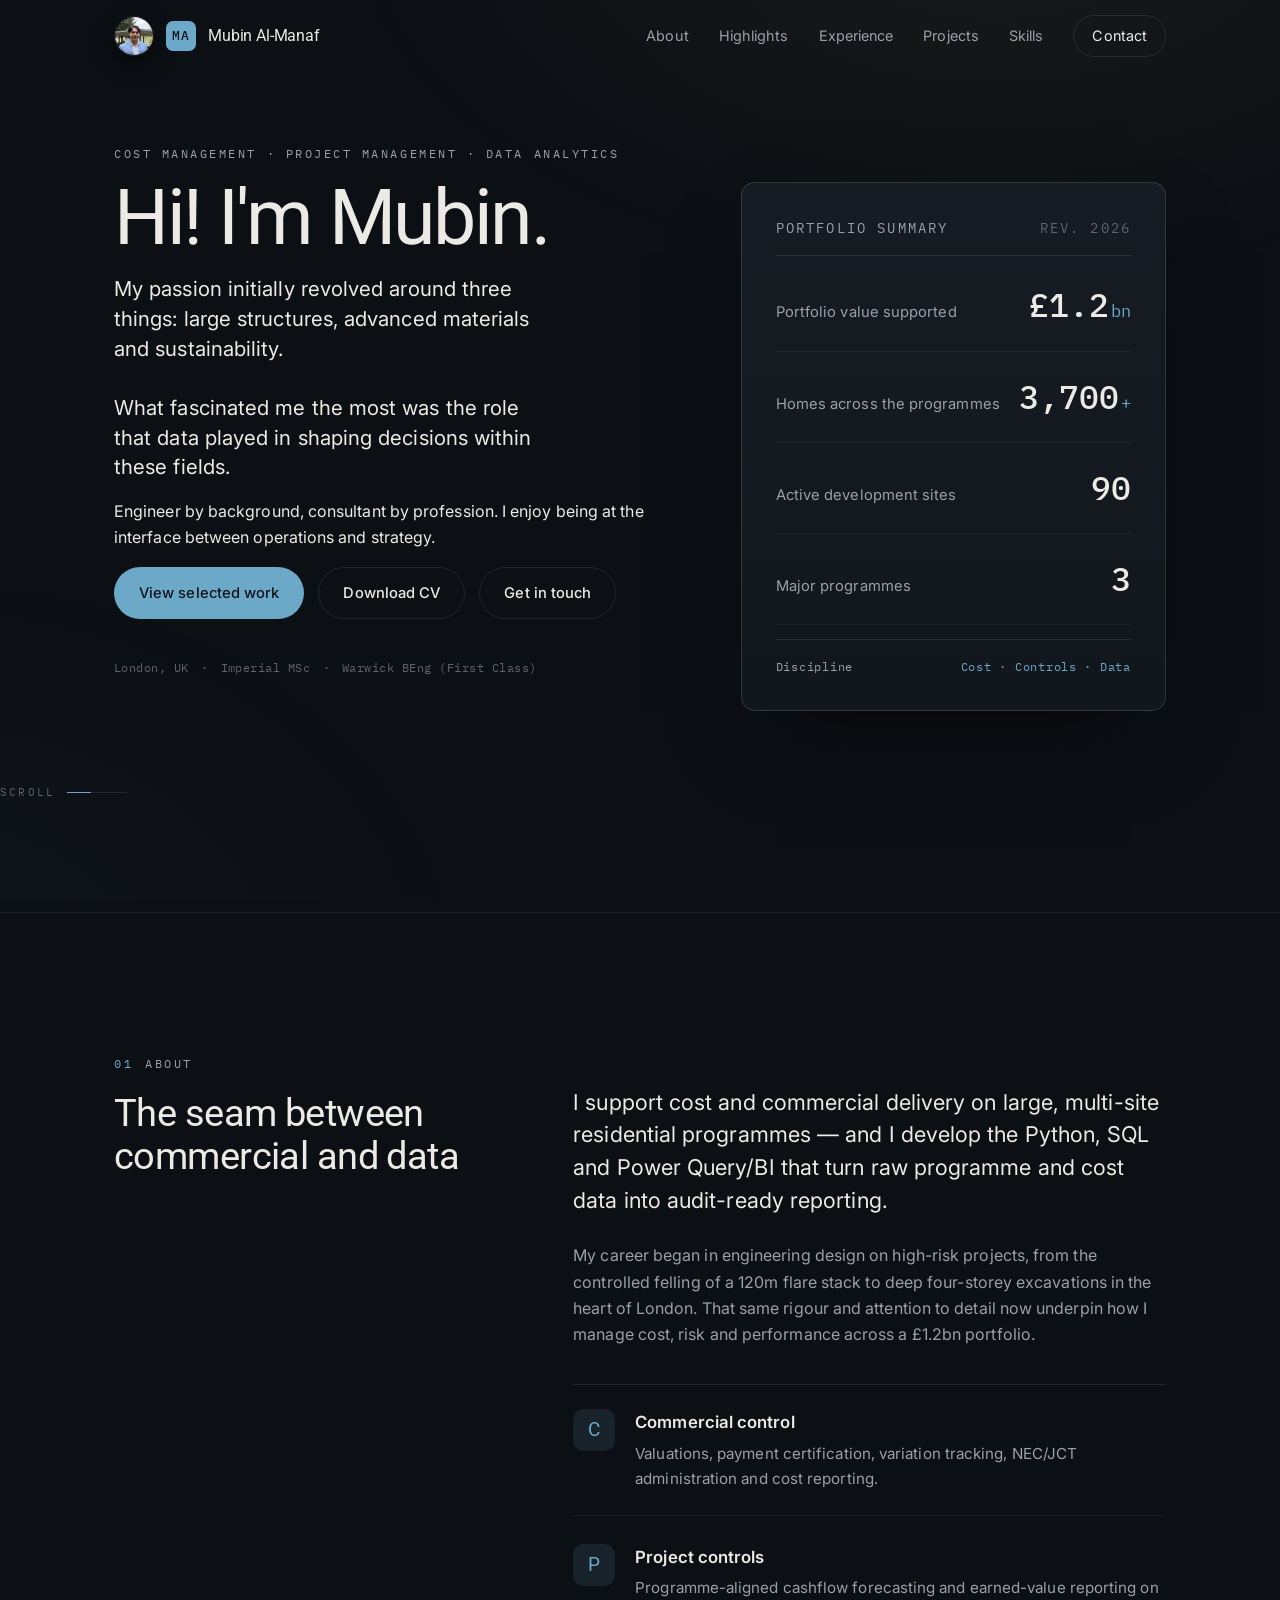
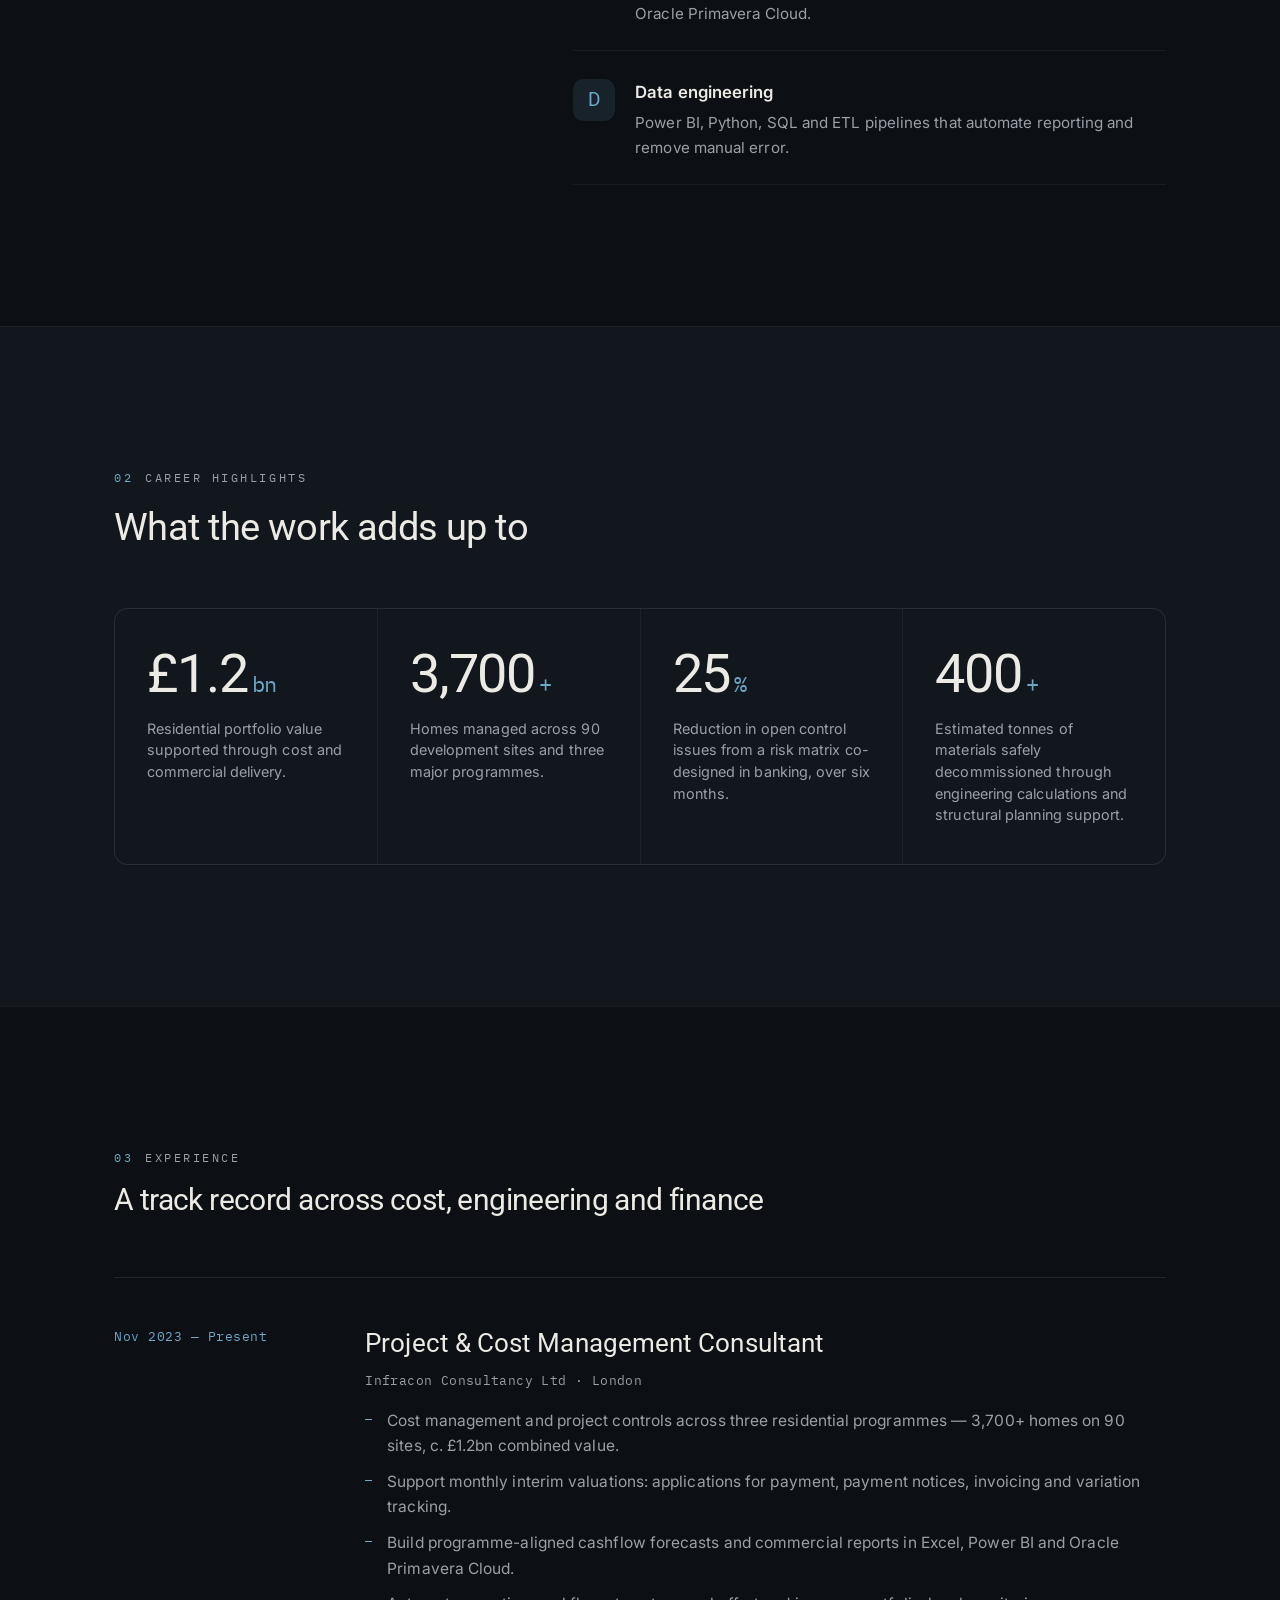
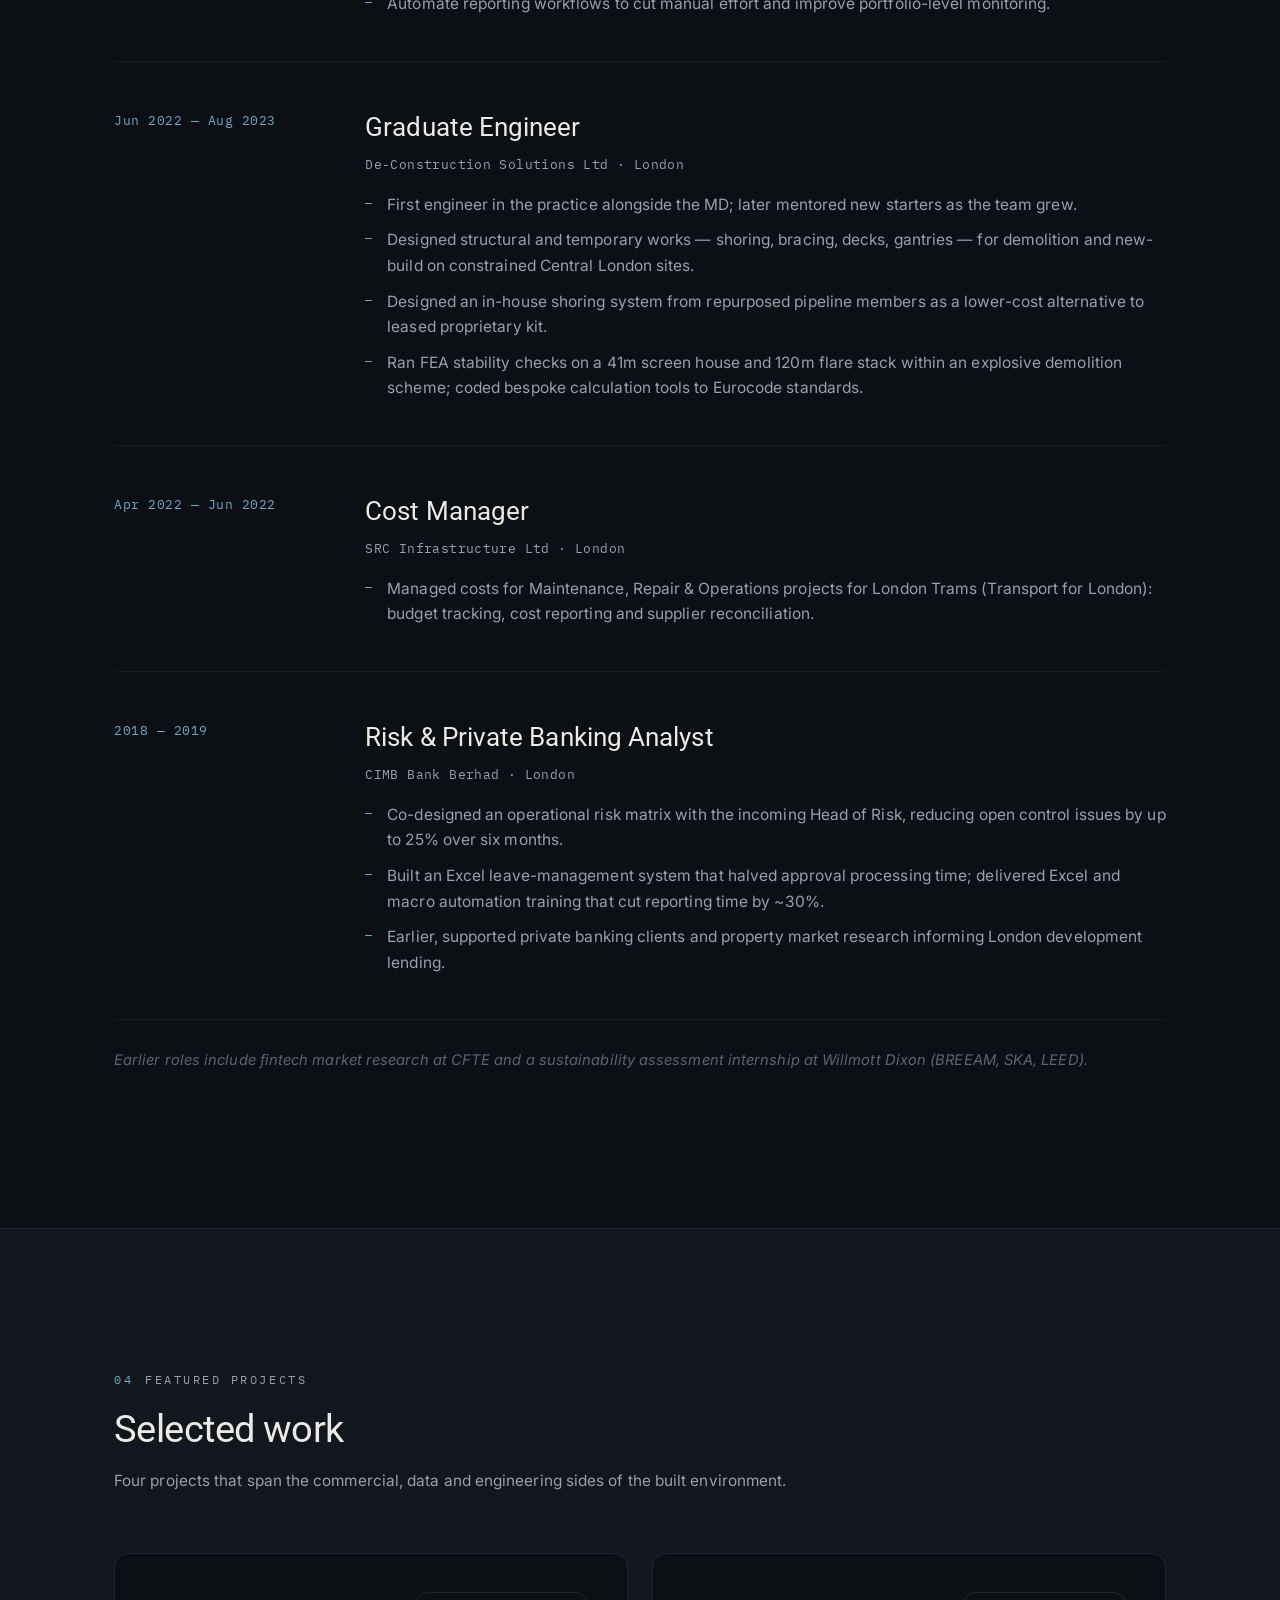
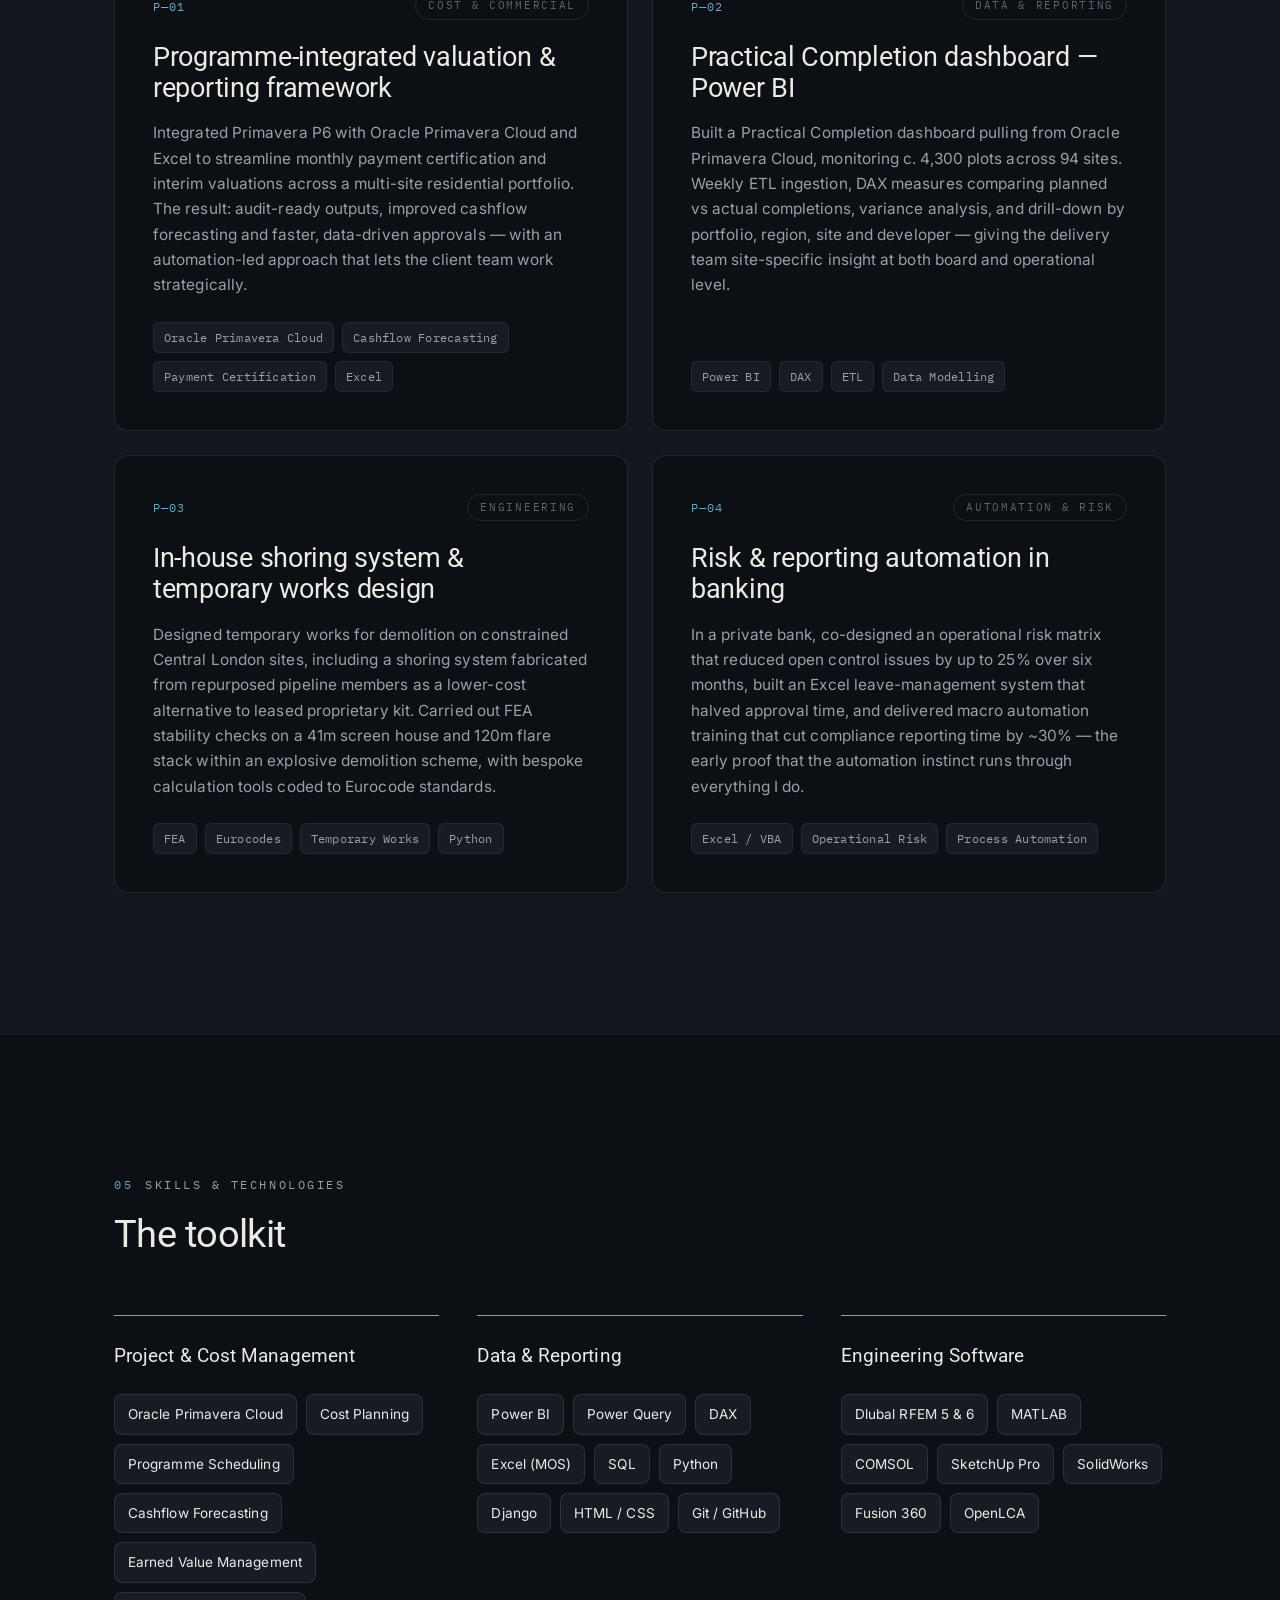
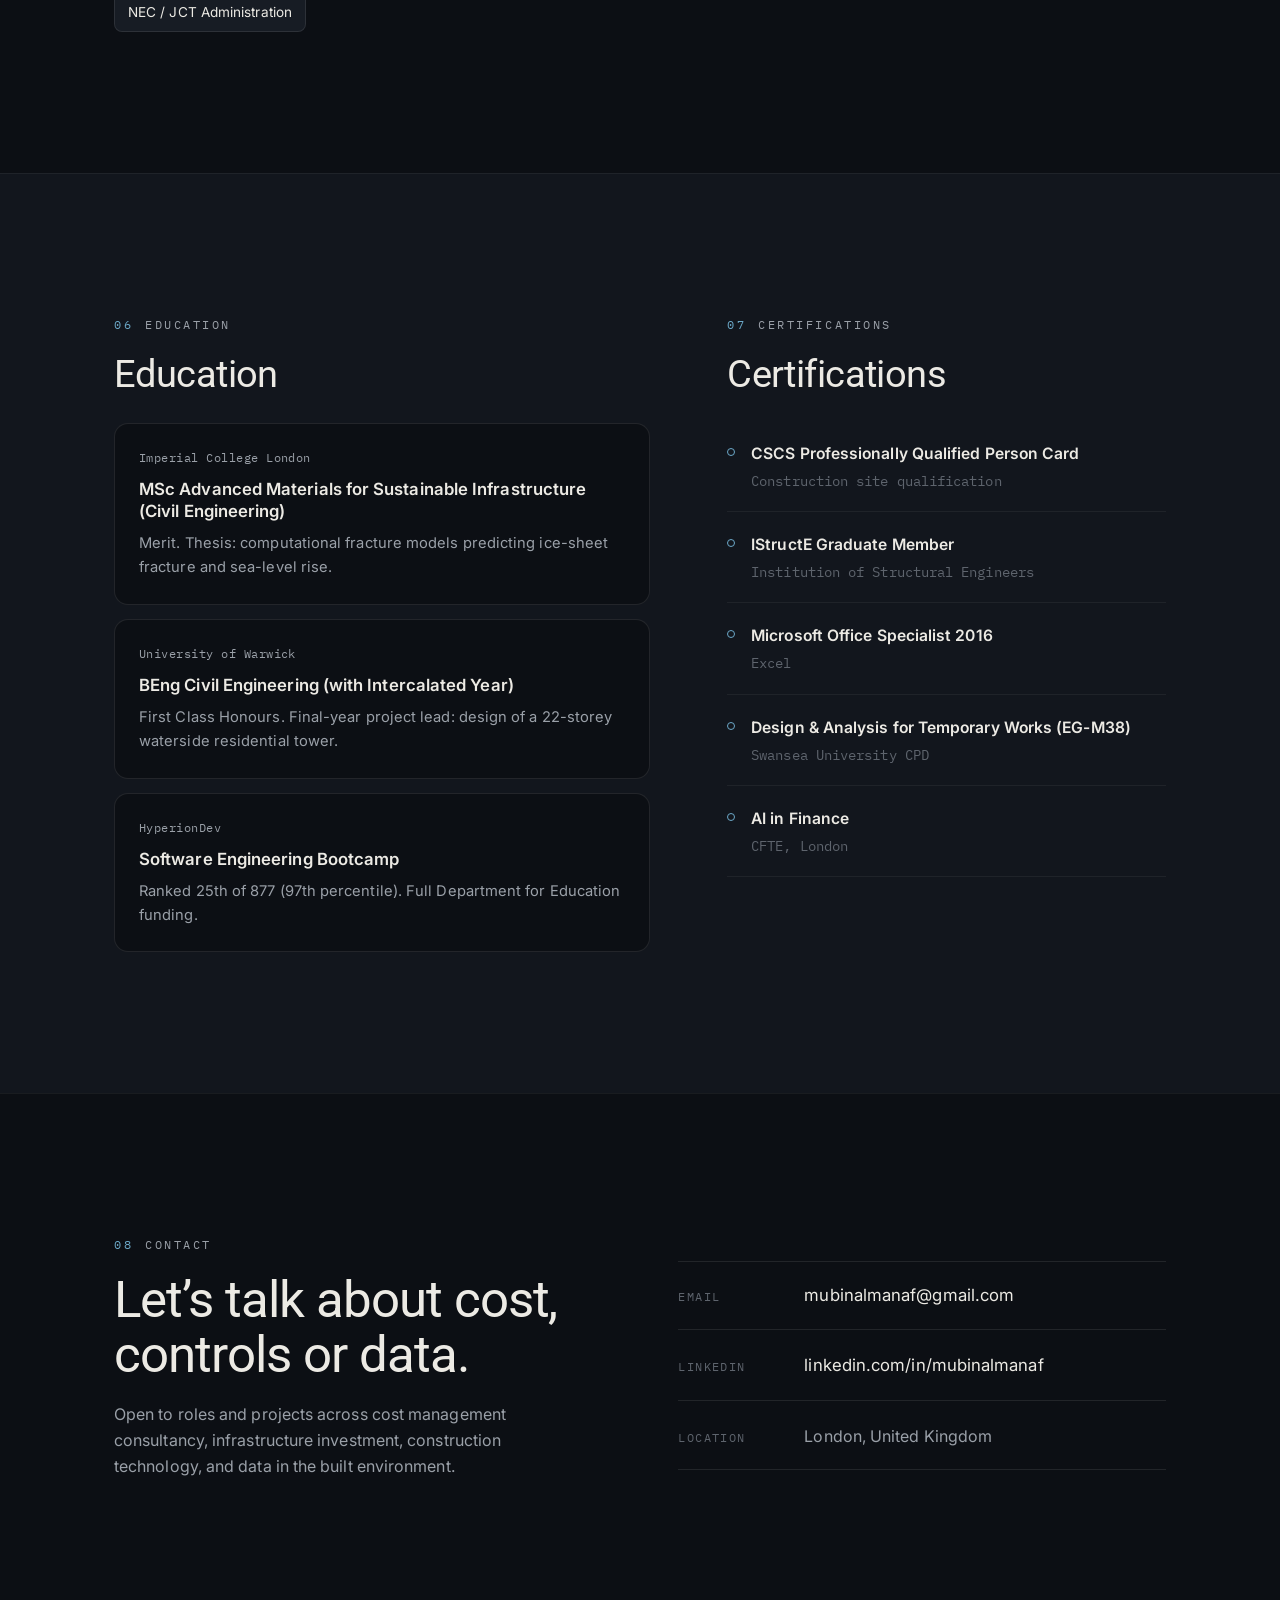
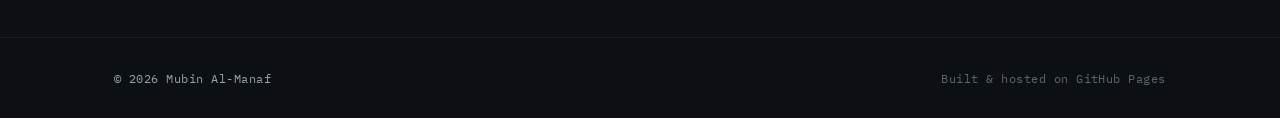
==== commit c83fce42: "Publish latest hero text update" ====
--- a/index.html
+++ b/index.html
@@ -107,15 +107,12 @@
           <p class="eyebrow">Cost Management · Project Management · Data Analytics</p>
           <h1 class="hero__title">Hi! I'm Mubin.<br /></h1>
           <p class="hero__lead">
-            My passion initially revolved around three things: large structures, advanced materials and sustainability. 
-            As I explored these fields, I realised it wasn't the structures themselves that fascinated me most, but the 
-            role that data—and sometimes its absence—played in shaping decisions and outcomes. Today, I apply that same 
-            analytical mindset to cost management, project controls and reporting, helping transform complex information 
-            into better commercial decisions.
+            My passion initially revolved around three things: large structures, advanced materials and sustainability.
+            <br><br>
+            What fascinated me the most was the role that data played in shaping decisions within these fields.
           </p>
           <p class="hero__sub">
-            Engineer by training. Cost and project management consultant by trade. I transition seamlessly between construction sites and boardrooms.
-          </p>
+            Engineer by background, consultant by profession. I enjoy being at the interface between operations and strategy.          </p>
           <div class="hero__actions">
             <a class="btn btn--primary" href="#projects">View selected work</a>
             <a class="btn btn--ghost" href="Mubin_CV_2026.pdf" download>Download CV</a>
@@ -179,17 +176,7 @@
             programme and cost data into audit-ready reporting.
           </p>
           <p>
-            Most people in the built environment do one or the other. I do both,
-            which means the forecast a board sees and the pipeline that produced it
-            are owned by the same person. On a PE-backed residential
-            platform I support interim valuations, cashflow forecasting and
-            portfolio reporting across roughly £1.2bn of GDV, while building and maintaining the
-            systems that enable accurate reporting at scale.
-          </p>
-          <p>
-            My background is civil engineering — an MSc from Imperial College London
-            and a First Class BEng from Warwick — and I started out designing
-            structural and temporary works on constrained Central London sites. My career began in engineering design on 
+            My career began in engineering design on 
             high-risk projects, from the controlled felling of a 120m flare stack to deep four-storey excavations in the 
             heart of London. That same rigour and attention to detail now underpin how I manage cost, risk and performance 
             across a £1.2bn portfolio.
--- a/style.css
+++ b/style.css
@@ -282,6 +282,7 @@
    ABOUT
    ========================================================= */
 .section__grid { display: grid; grid-template-columns: 0.8fr 1.2fr; gap: clamp(36px, 5vw, 72px); align-items: start; }
+.about__body { margin-top: 32px; }
 .about__body > p { margin: 0 0 18px; color: var(--text-dim); }
 .about__body > p.lead { color: var(--text); margin-bottom: 26px; }
 .about__pillars { display: grid; gap: 4px; margin-top: 36px; border-top: 1px solid var(--line); }
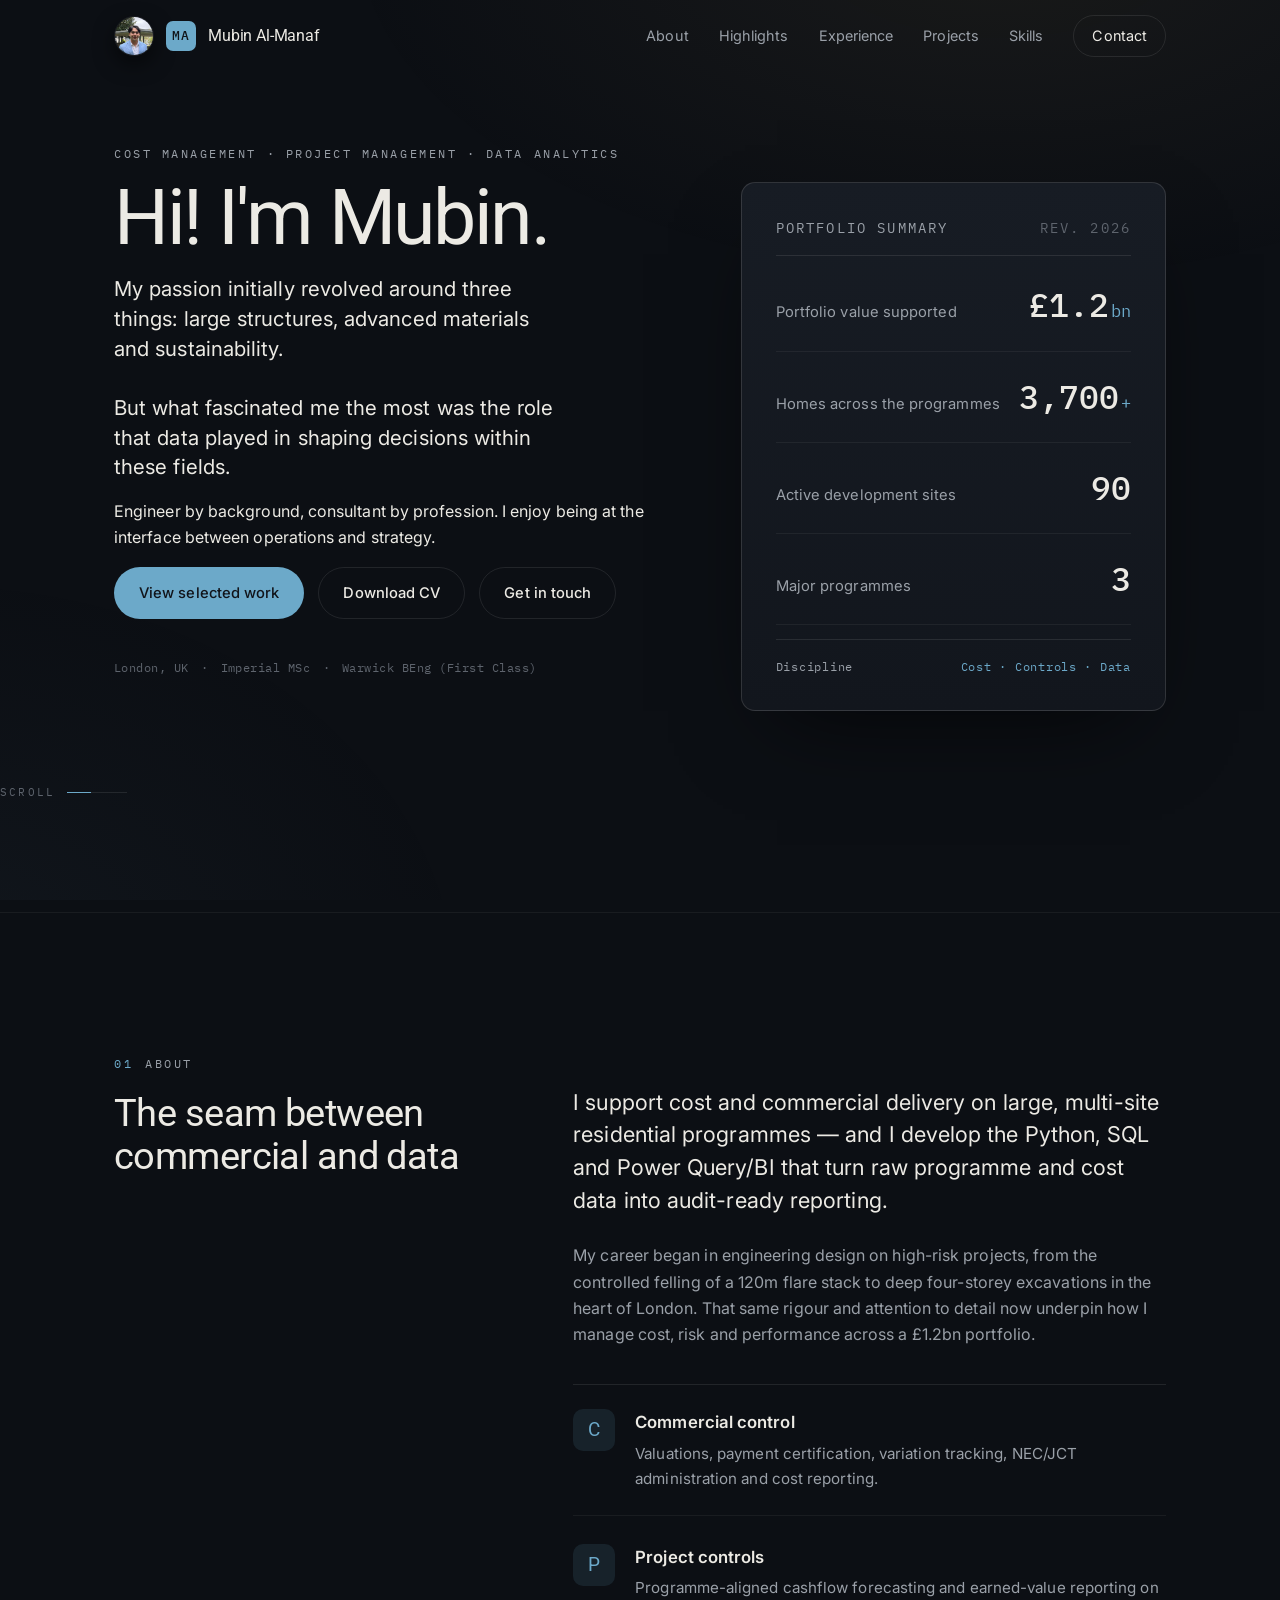
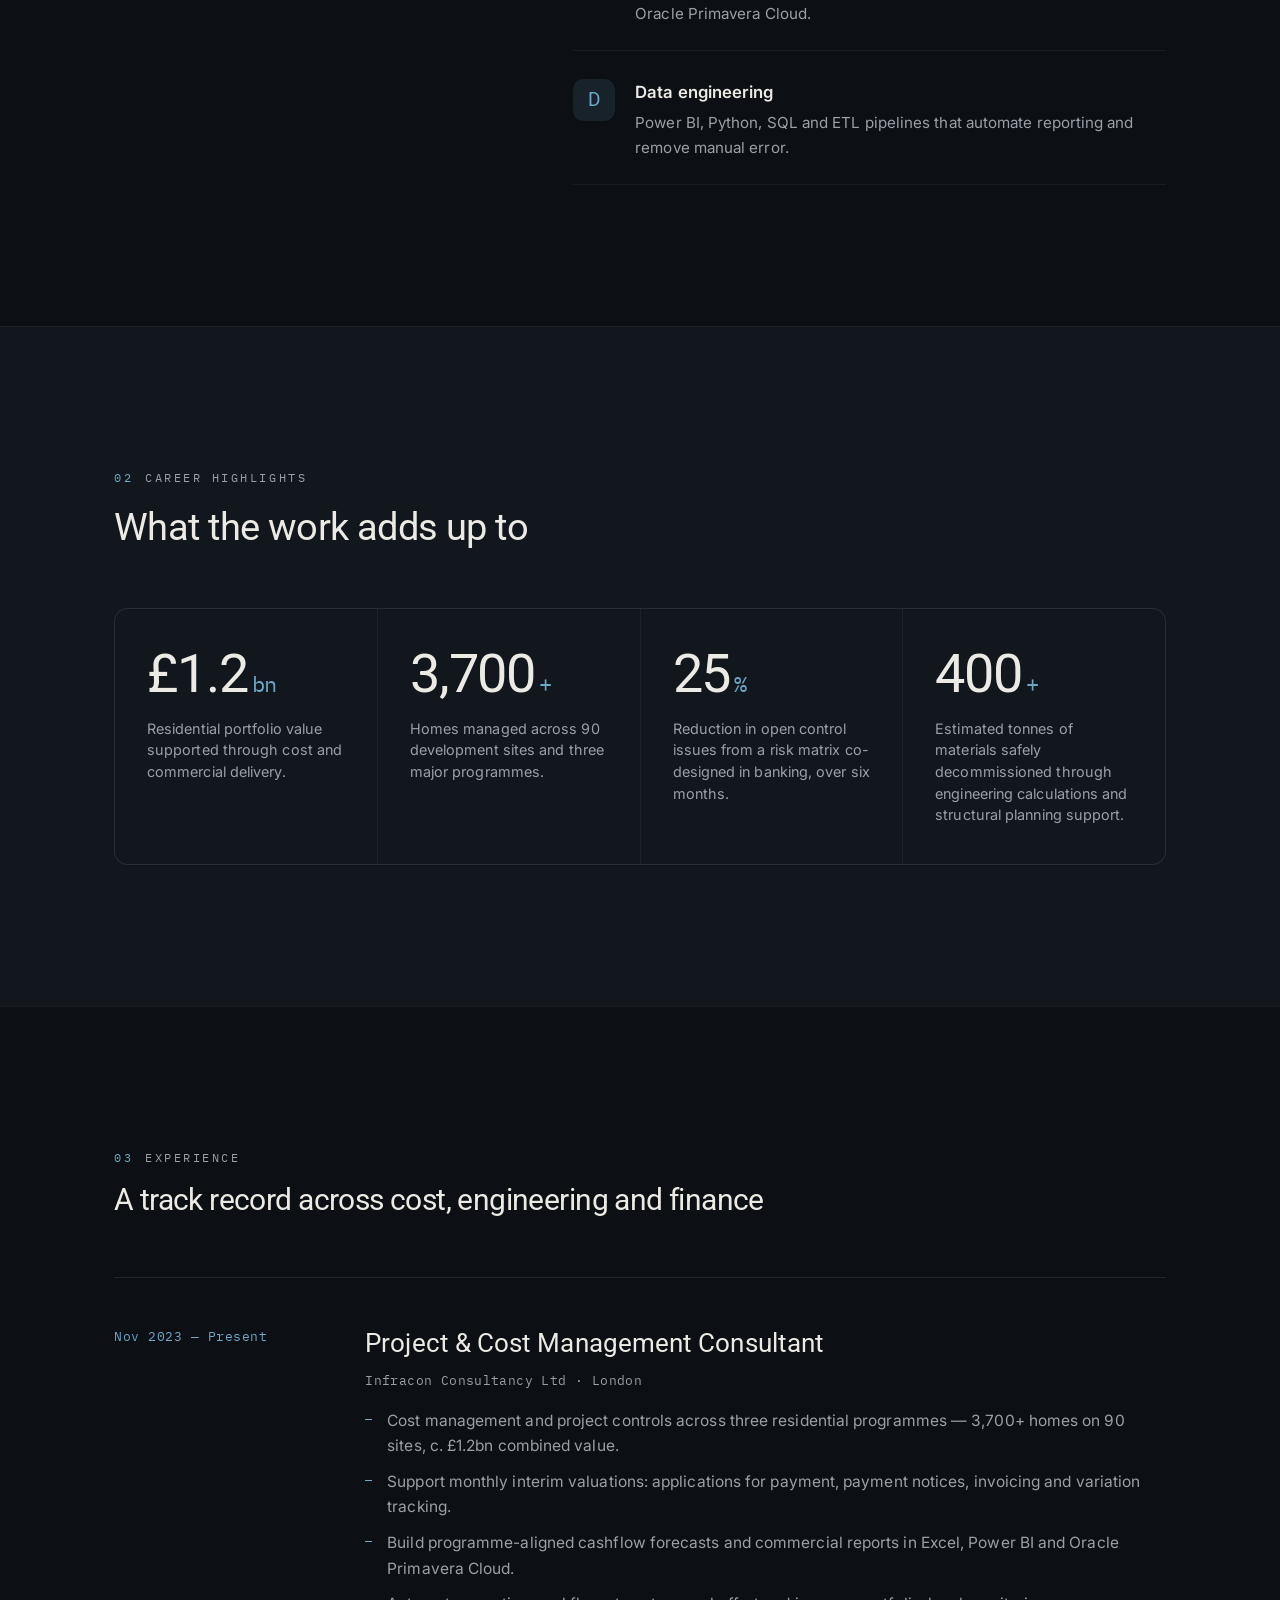
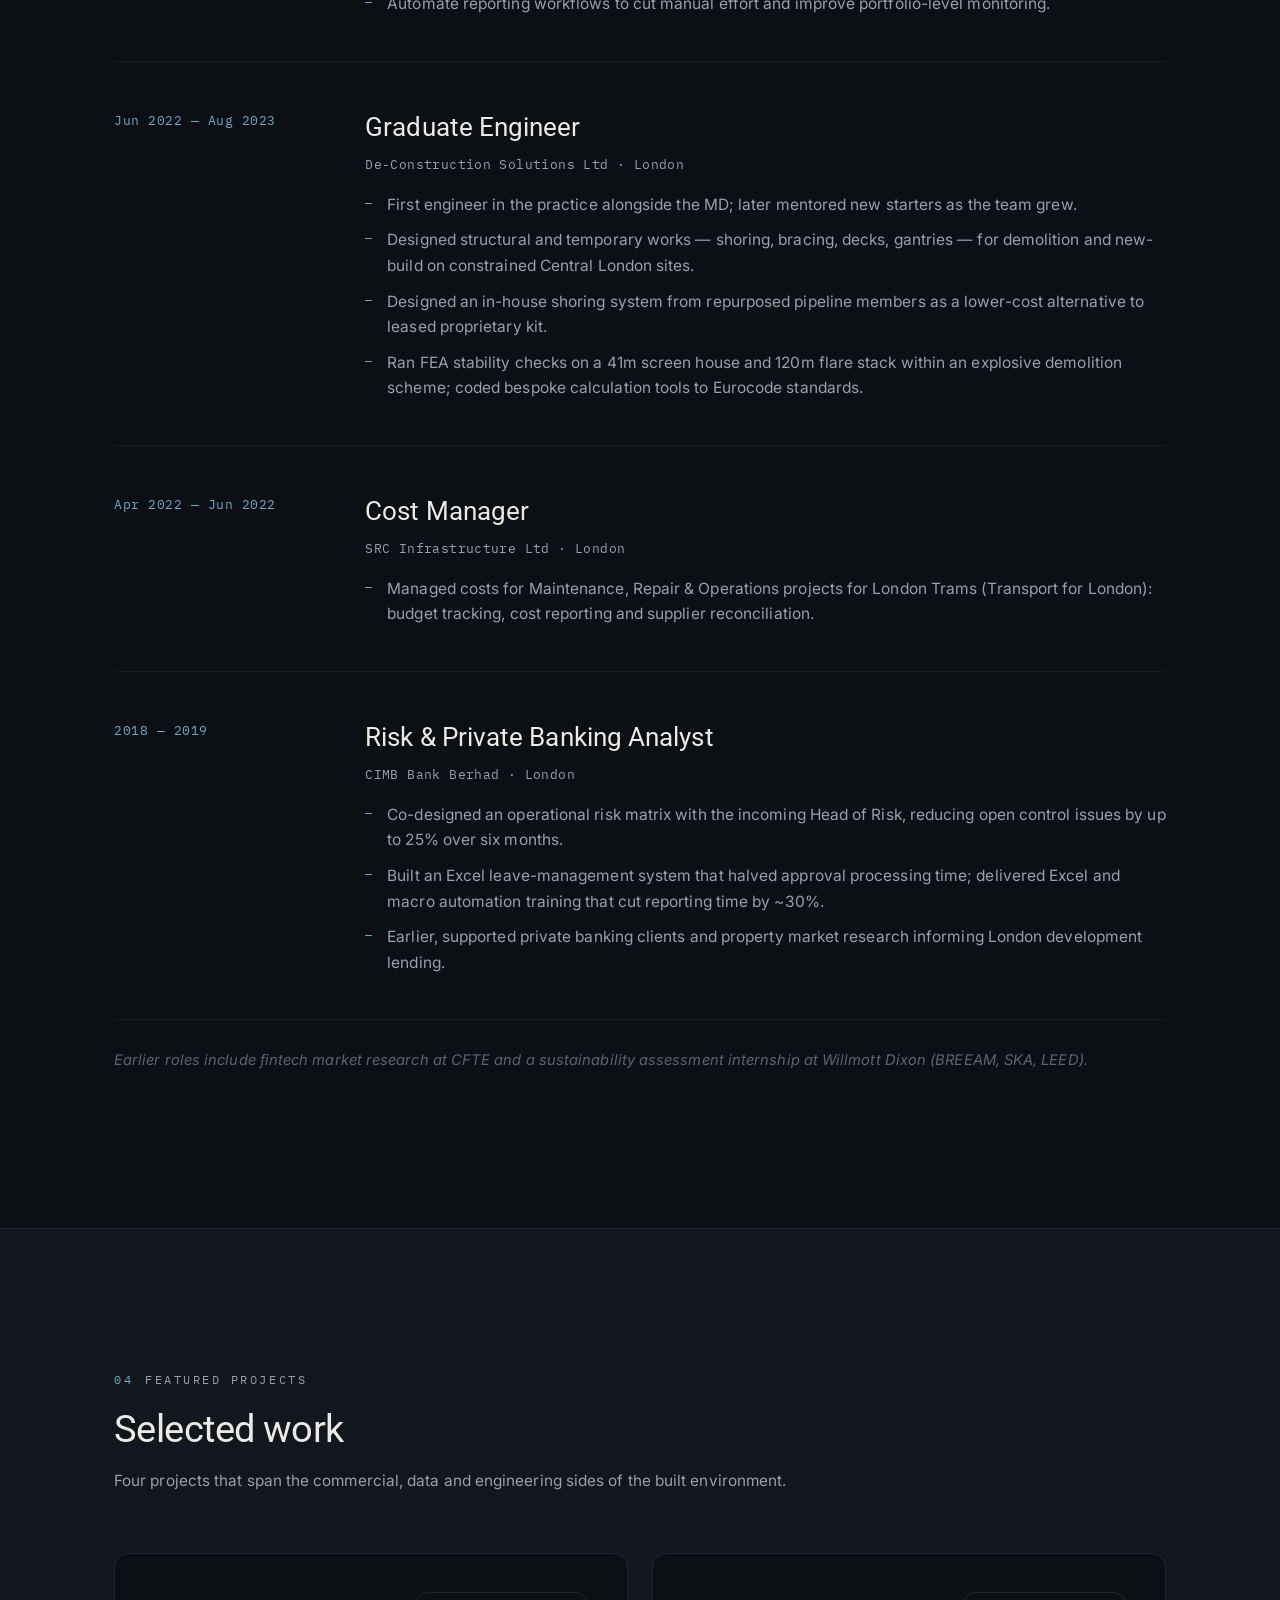
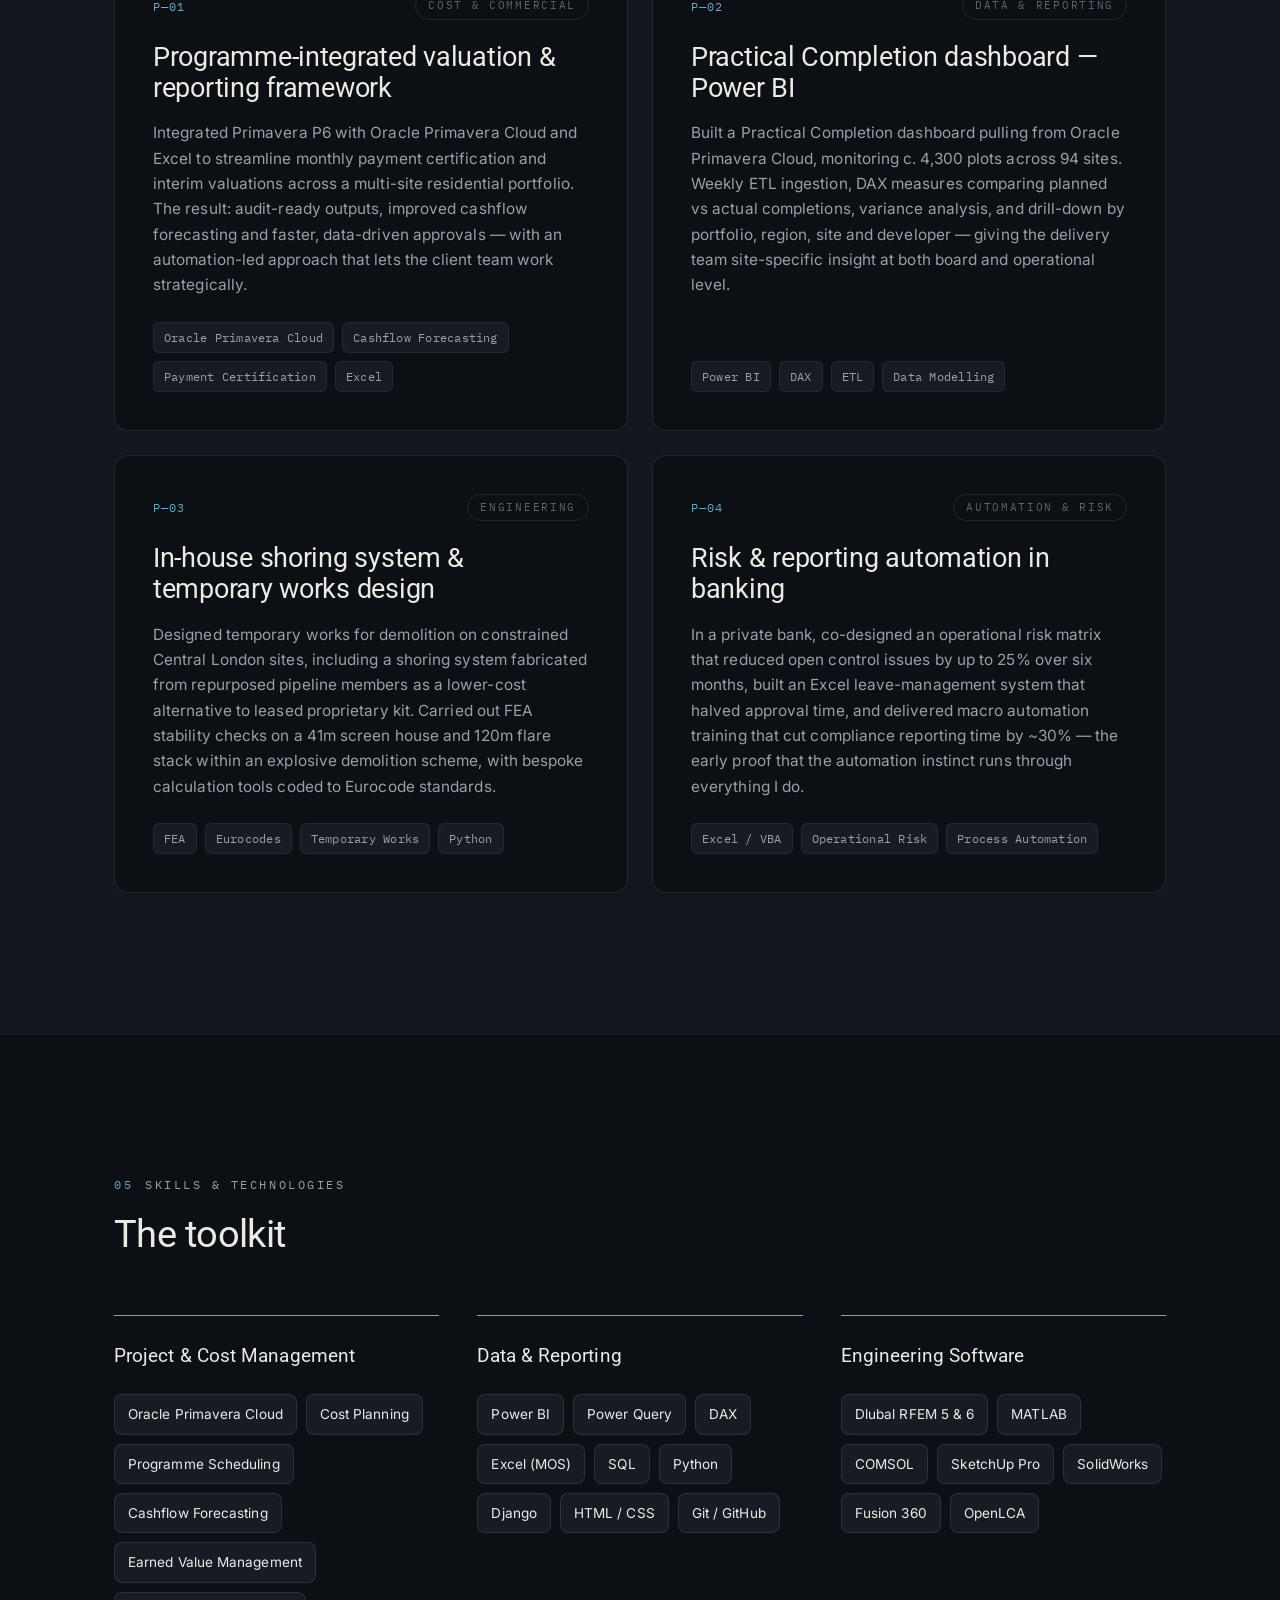
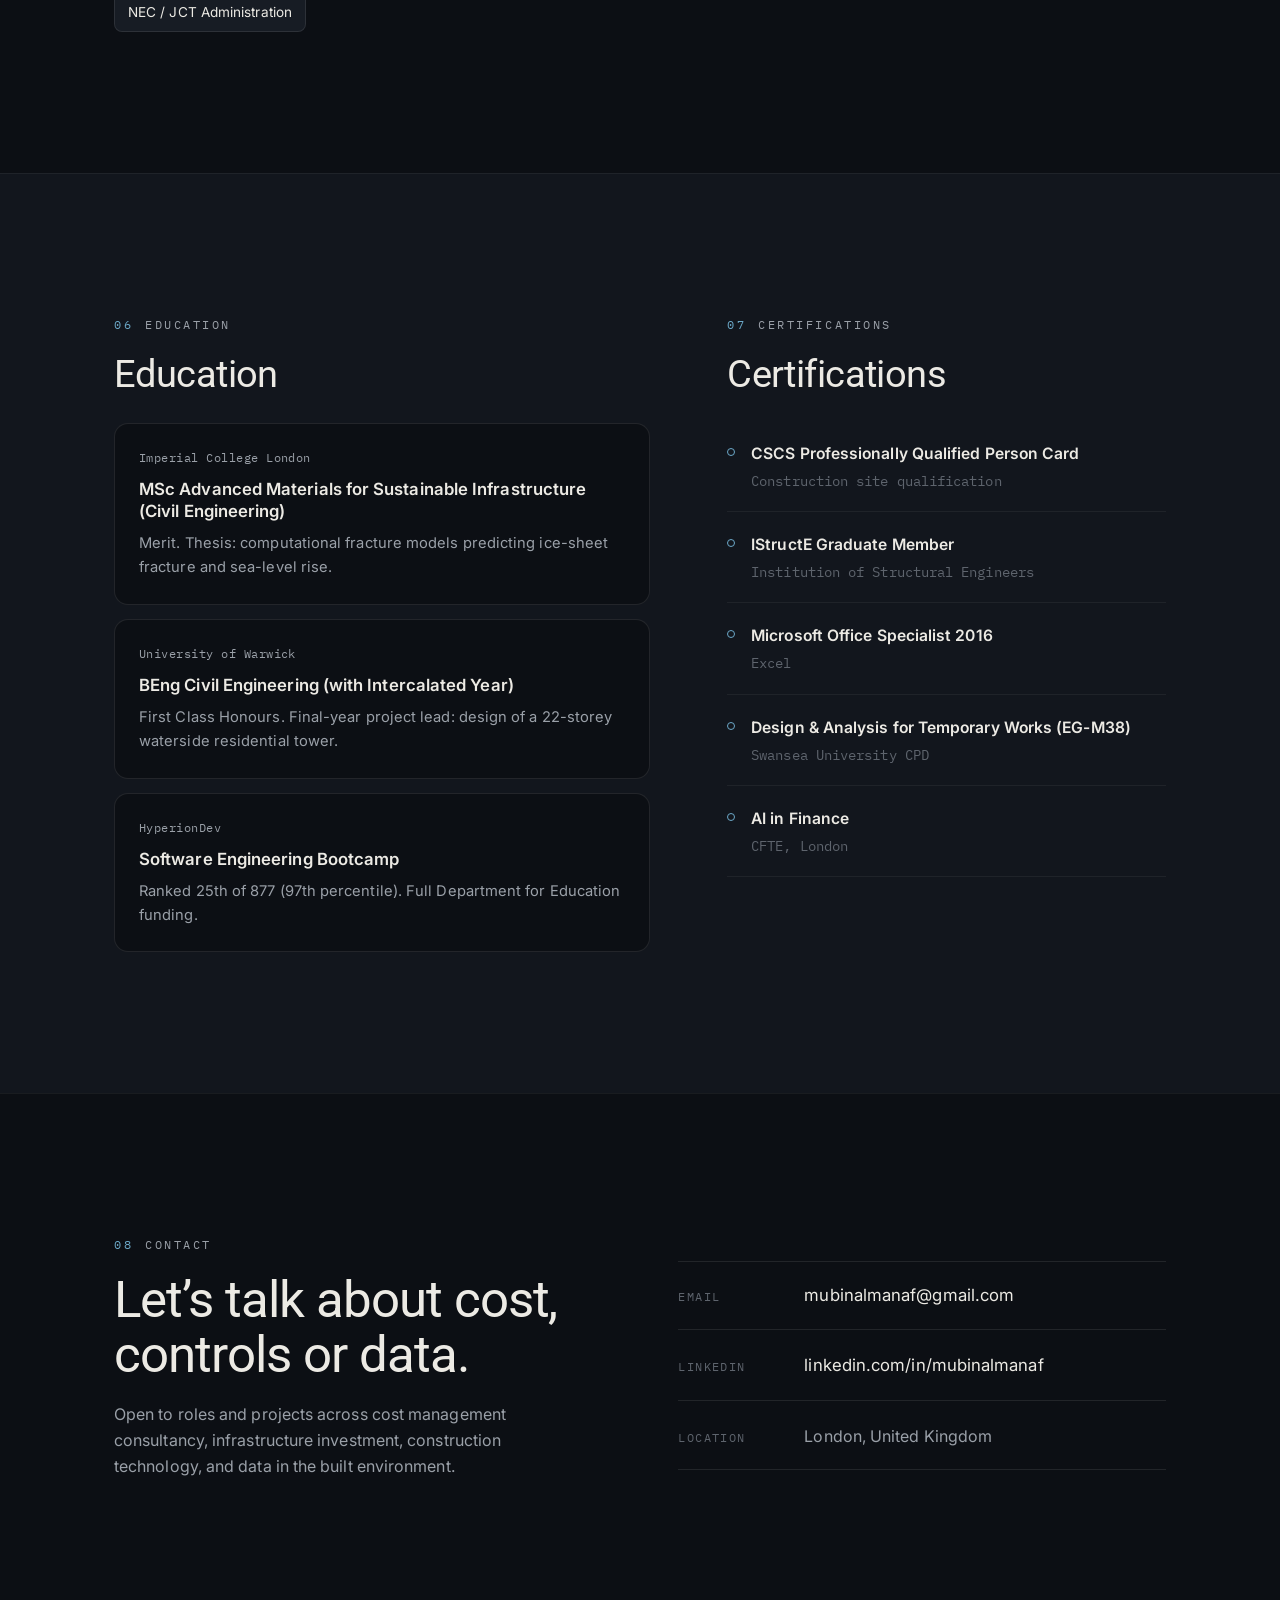
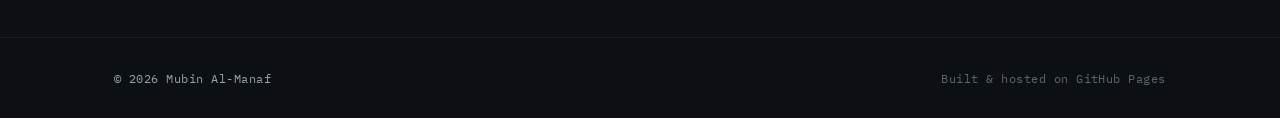
==== commit 59b0fea3: "Publish latest hero text wording" ====
--- a/index.html
+++ b/index.html
@@ -109,7 +109,7 @@
           <p class="hero__lead">
             My passion initially revolved around three things: large structures, advanced materials and sustainability.
             <br><br>
-            What fascinated me the most was the role that data played in shaping decisions within these fields.
+            But what fascinated me the most was the role that data played in shaping decisions within these fields.
           </p>
           <p class="hero__sub">
             Engineer by background, consultant by profession. I enjoy being at the interface between operations and strategy.          </p>
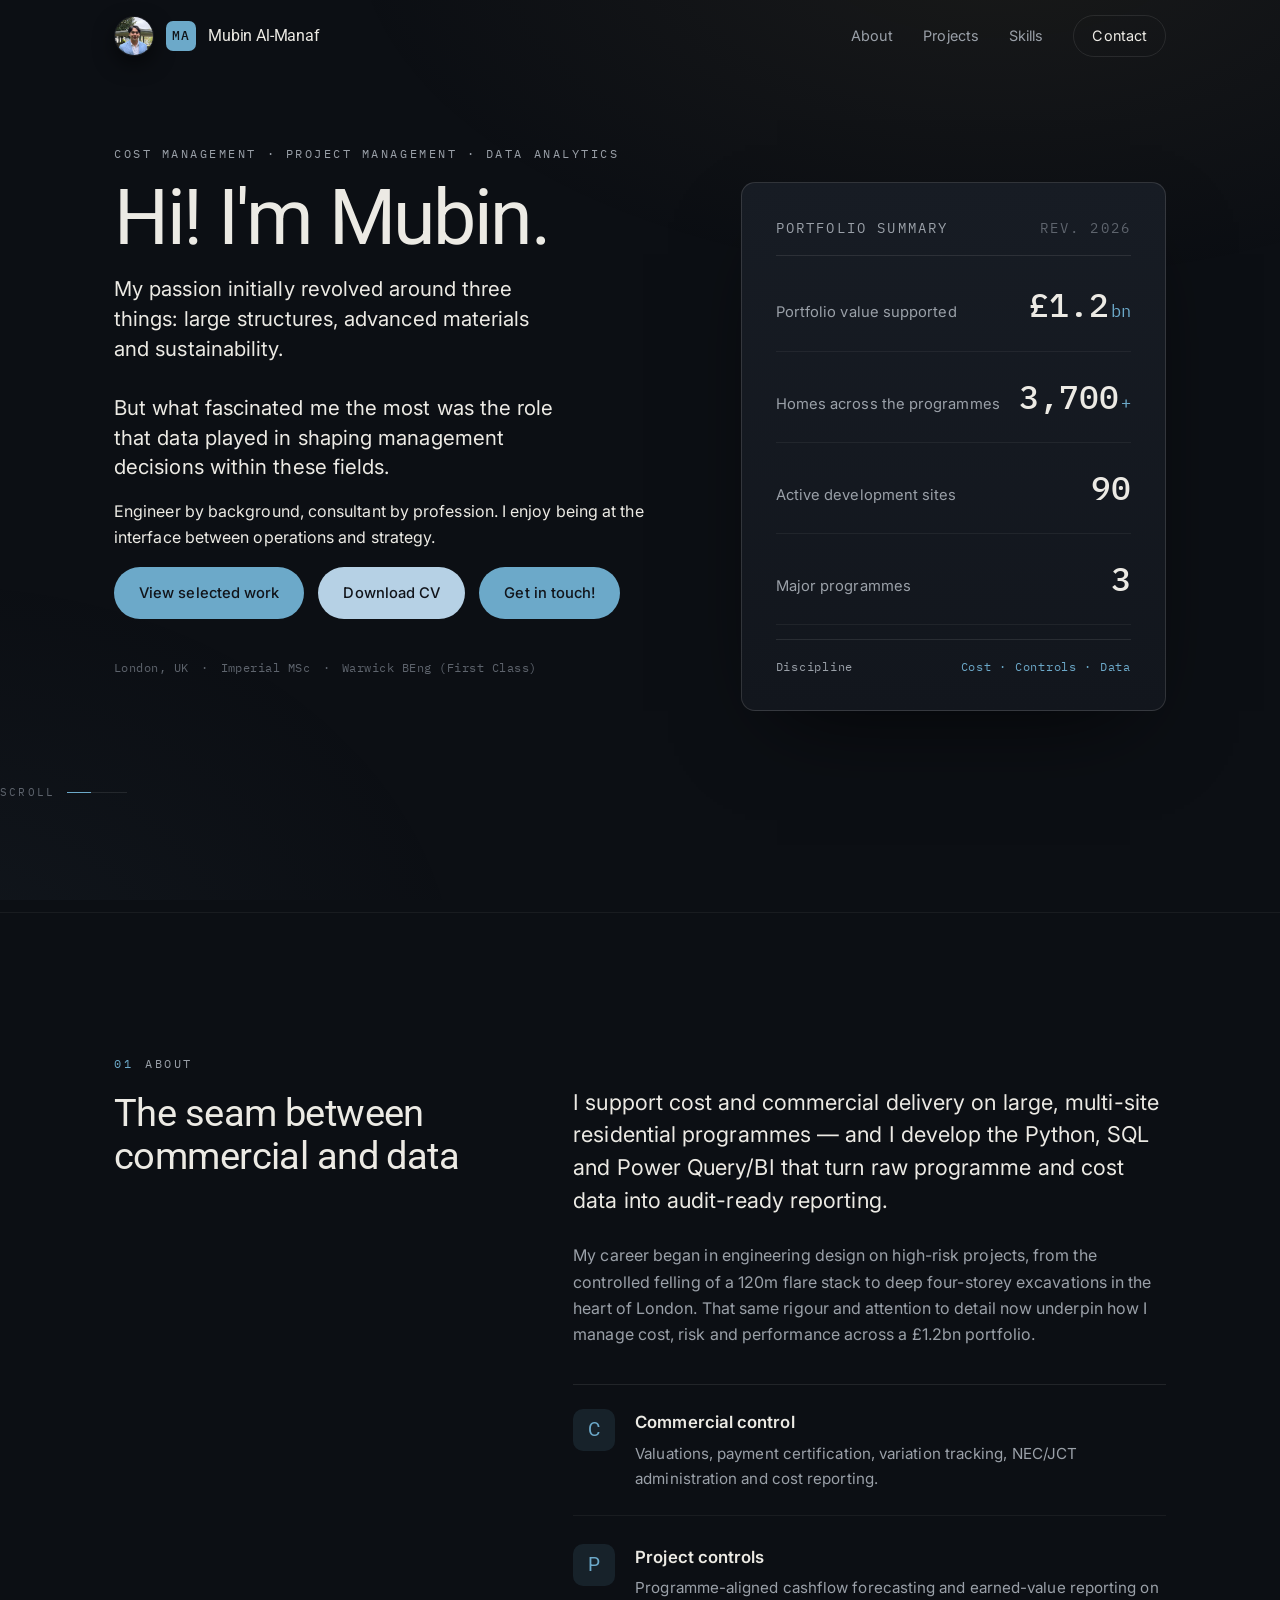
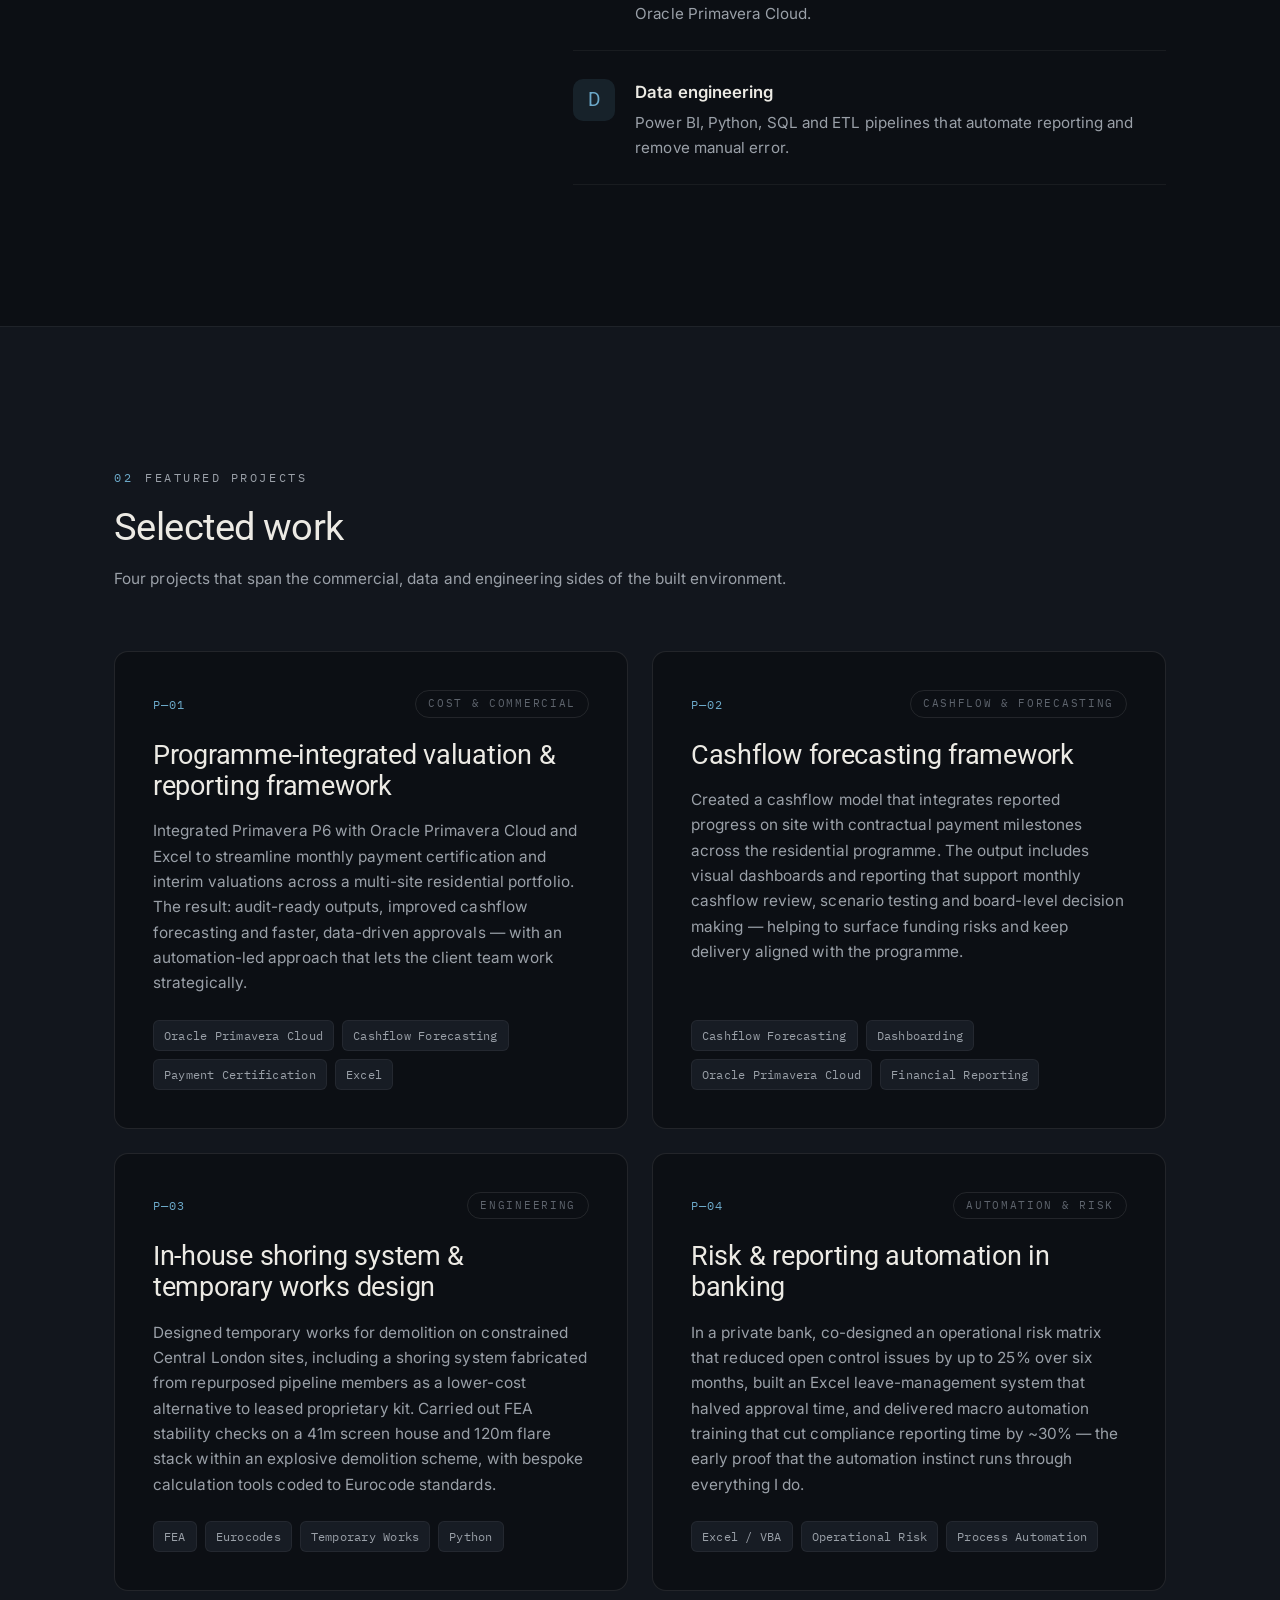
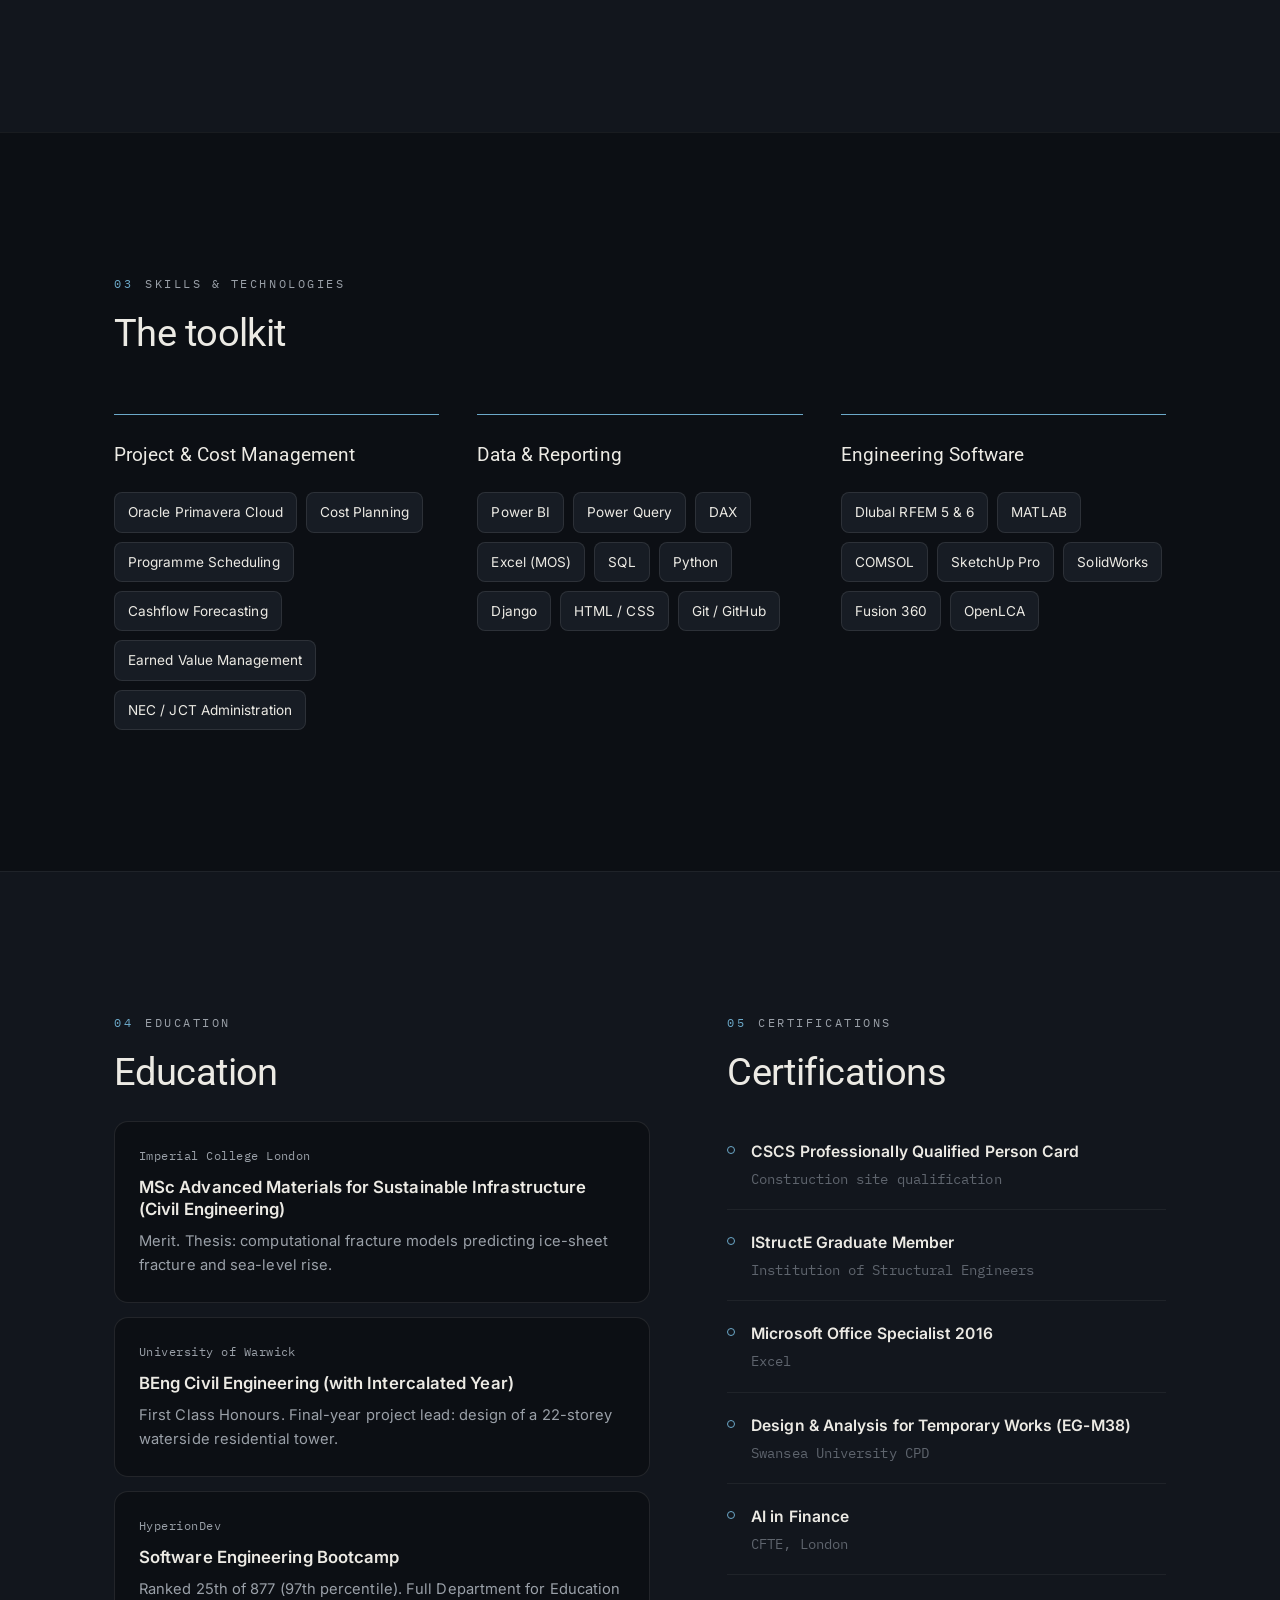
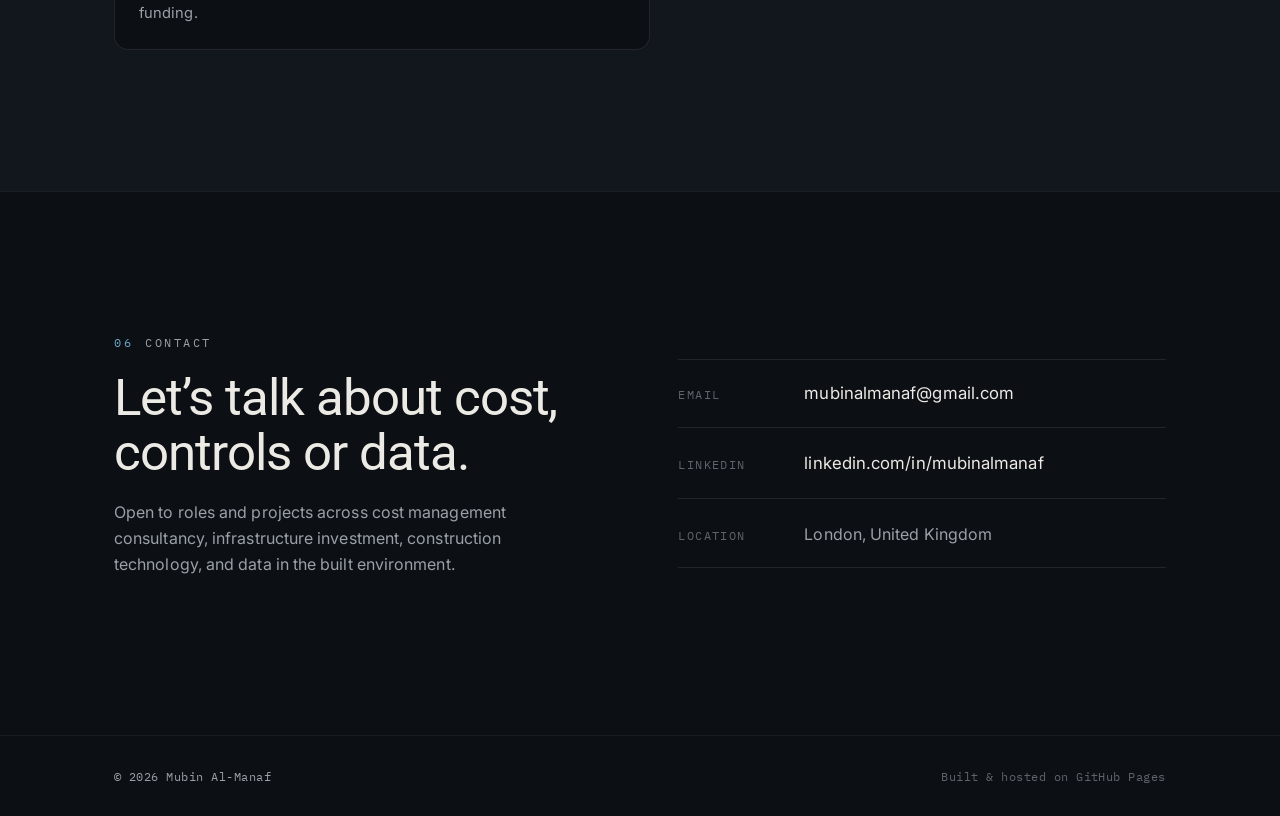
==== commit 1176776f: "Publish updated site content and section renumbering" ====
--- a/index.html
+++ b/index.html
@@ -78,8 +78,6 @@
       </a>
       <nav class="nav__links" aria-label="Primary">
         <a href="#about">About</a>
-        <a href="#highlights">Highlights</a>
-        <a href="#experience">Experience</a>
         <a href="#projects">Projects</a>
         <a href="#skills">Skills</a>
         <a href="#contact" class="nav__cta">Contact</a>
@@ -90,8 +88,6 @@
     </div>
     <nav class="nav__mobile" id="mobileMenu" aria-label="Mobile">
       <a href="#about">About</a>
-      <a href="#highlights">Highlights</a>
-      <a href="#experience">Experience</a>
       <a href="#projects">Projects</a>
       <a href="#skills">Skills</a>
       <a href="#education">Education</a>
@@ -109,14 +105,14 @@
           <p class="hero__lead">
             My passion initially revolved around three things: large structures, advanced materials and sustainability.
             <br><br>
-            But what fascinated me the most was the role that data played in shaping decisions within these fields.
+            But what fascinated me the most was the role that data played in shaping management decisions within these fields.
           </p>
           <p class="hero__sub">
             Engineer by background, consultant by profession. I enjoy being at the interface between operations and strategy.          </p>
           <div class="hero__actions">
             <a class="btn btn--primary" href="#projects">View selected work</a>
-            <a class="btn btn--ghost" href="Mubin_CV_2026.pdf" download>Download CV</a>
-            <a class="btn btn--ghost" href="#contact">Get in touch</a>
+          <a class="btn btn--secondary" href="Mubin_CV_2026.pdf" download>Download CV</a>
+          <a class="btn btn--primary" href="#contact">Get in touch!</a>
           </div>
           <ul class="hero__meta">
             <li>London, UK</li>
@@ -208,104 +204,11 @@
       </div>
     </section>
 
-    <!-- ============ HIGHLIGHTS ============ -->
-    <section class="section section--alt" id="highlights">
-      <div class="wrap">
-        <header class="section__head reveal">
-          <p class="eyebrow"><span class="idx">02</span> Career highlights</p>
-          <h2 class="section__title">What the work adds up to</h2>
-        </header>
-        <div class="highlights__grid">
-          <article class="stat reveal">
-            <p class="stat__num">£1.2<span>bn</span></p>
-            <p class="stat__label">Residential portfolio value supported through cost and commercial delivery.</p>
-          </article>
-          <article class="stat reveal">
-            <p class="stat__num">3,700<span>+</span></p>
-            <p class="stat__label">Homes managed across 90 development sites and three major programmes.</p>
-          </article>
-          <article class="stat reveal">
-            <p class="stat__num">25<span>%</span></p>
-            <p class="stat__label">Reduction in open control issues from a risk matrix co-designed in banking, over six months.</p>
-          </article>
-          <article class="stat reveal">
-            <p class="stat__num">400<span>+</span></p>
-            <p class="stat__label">Estimated tonnes of materials safely decommissioned through engineering calculations and structural planning support.</p>
-          </article>
-
-        </div>
-      </div>
-    </section>
-
-    <!-- ============ EXPERIENCE ============ -->
-    <section class="section" id="experience">
-      <div class="wrap">
-        <header class="section__head reveal">
-          <p class="eyebrow"><span class="idx">03</span> Experience</p>
-          <h2 class="section__title">A track record across cost, engineering and finance</h2>
-        </header>
-        <ol class="timeline">
-          <li class="tl reveal">
-            <div class="tl__date"><time>Nov 2023 — Present</time></div>
-            <div class="tl__body">
-              <h3 class="tl__role">Project &amp; Cost Management Consultant</h3>
-              <p class="tl__org">Infracon Consultancy Ltd · London</p>
-              <ul class="tl__points">
-                <li>Cost management and project controls across three residential programmes — 3,700+ homes on 90 sites, c. £1.2bn combined value.</li>
-                <li>Support monthly interim valuations: applications for payment, payment notices, invoicing and variation tracking.</li>
-                <li>Build programme-aligned cashflow forecasts and commercial reports in Excel, Power BI and Oracle Primavera Cloud.</li>
-                <li>Automate reporting workflows to cut manual effort and improve portfolio-level monitoring.</li>
-              </ul>
-            </div>
-          </li>
-          <li class="tl reveal">
-            <div class="tl__date"><time>Jun 2022 — Aug 2023</time></div>
-            <div class="tl__body">
-              <h3 class="tl__role">Graduate Engineer</h3>
-              <p class="tl__org">De-Construction Solutions Ltd · London</p>
-              <ul class="tl__points">
-                <li>First engineer in the practice alongside the MD; later mentored new starters as the team grew.</li>
-                <li>Designed structural and temporary works — shoring, bracing, decks, gantries — for demolition and new-build on constrained Central London sites.</li>
-                <li>Designed an in-house shoring system from repurposed pipeline members as a lower-cost alternative to leased proprietary kit.</li>
-                <li>Ran FEA stability checks on a 41m screen house and 120m flare stack within an explosive demolition scheme; coded bespoke calculation tools to Eurocode standards.</li>
-              </ul>
-            </div>
-          </li>
-          <li class="tl reveal">
-            <div class="tl__date"><time>Apr 2022 — Jun 2022</time></div>
-            <div class="tl__body">
-              <h3 class="tl__role">Cost Manager</h3>
-              <p class="tl__org">SRC Infrastructure Ltd · London</p>
-              <ul class="tl__points">
-                <li>Managed costs for Maintenance, Repair &amp; Operations projects for London Trams (Transport for London): budget tracking, cost reporting and supplier reconciliation.</li>
-              </ul>
-            </div>
-          </li>
-          <li class="tl reveal">
-            <div class="tl__date"><time>2018 — 2019</time></div>
-            <div class="tl__body">
-              <h3 class="tl__role">Risk &amp; Private Banking Analyst</h3>
-              <p class="tl__org">CIMB Bank Berhad · London</p>
-              <ul class="tl__points">
-                <li>Co-designed an operational risk matrix with the incoming Head of Risk, reducing open control issues by up to 25% over six months.</li>
-                <li>Built an Excel leave-management system that halved approval processing time; delivered Excel and macro automation training that cut reporting time by ~30%.</li>
-                <li>Earlier, supported private banking clients and property market research informing London development lending.</li>
-              </ul>
-            </div>
-          </li>
-        </ol>
-        <p class="timeline__note reveal">
-          Earlier roles include fintech market research at CFTE and a sustainability
-          assessment internship at Willmott Dixon (BREEAM, SKA, LEED).
-        </p>
-      </div>
-    </section>
-
     <!-- ============ PROJECTS ============ -->
     <section class="section section--alt" id="projects">
       <div class="wrap">
         <header class="section__head reveal">
-          <p class="eyebrow"><span class="idx">04</span> Featured projects</p>
+          <p class="eyebrow"><span class="idx">02</span> Featured projects</p>
           <h2 class="section__title">Selected work</h2>
           <p class="section__sub">Four projects that span the commercial, data and engineering sides of the built environment.</p>
         </header>
@@ -333,18 +236,19 @@
           <article class="project reveal">
             <div class="project__top">
               <span class="project__no">P—02</span>
-              <span class="project__field">Data &amp; Reporting</span>
-            </div>
-            <h3 class="project__title">Practical Completion dashboard — Power BI</h3>
+              <span class="project__field">Cashflow &amp; Forecasting</span>
+            </div>
+            <h3 class="project__title">Cashflow forecasting framework</h3>
             <p class="project__desc">
-              Built a Practical Completion dashboard pulling from Oracle Primavera
-              Cloud, monitoring c. 4,300 plots across 94 sites. Weekly ETL ingestion,
-              DAX measures comparing planned vs actual completions, variance analysis,
-              and drill-down by portfolio, region, site and developer — giving the
-              delivery team site-specific insight at both board and operational level.
+              Created a cashflow model that integrates reported progress on site with
+              contractual payment milestones across the residential programme. The
+              output includes visual dashboards and reporting that support monthly
+              cashflow review, scenario testing and board-level decision making —
+              helping to surface funding risks and keep delivery aligned with the
+              programme.
             </p>
             <ul class="project__tags">
-              <li>Power BI</li><li>DAX</li><li>ETL</li><li>Data Modelling</li>
+              <li>Cashflow Forecasting</li><li>Dashboarding</li><li>Oracle Primavera Cloud</li><li>Financial Reporting</li>
             </ul>
           </article>
 
@@ -392,7 +296,7 @@
     <section class="section" id="skills">
       <div class="wrap">
         <header class="section__head reveal">
-          <p class="eyebrow"><span class="idx">05</span> Skills &amp; technologies</p>
+          <p class="eyebrow"><span class="idx">03</span> Skills &amp; technologies</p>
           <h2 class="section__title">The toolkit</h2>
         </header>
         <div class="skills">
@@ -427,7 +331,7 @@
       <div class="wrap section__split">
         <div class="split__col reveal">
           <header class="section__head">
-            <p class="eyebrow"><span class="idx">06</span> Education</p>
+            <p class="eyebrow"><span class="idx">04</span> Education</p>
             <h2 class="section__title">Education</h2>
           </header>
           <ul class="cards">
@@ -450,7 +354,7 @@
         </div>
         <div class="split__col reveal">
           <header class="section__head">
-            <p class="eyebrow"><span class="idx">07</span> Certifications</p>
+            <p class="eyebrow"><span class="idx">05</span> Certifications</p>
             <h2 class="section__title">Certifications</h2>
           </header>
           <ul class="certs">
@@ -468,7 +372,7 @@
     <section class="section contact" id="contact">
       <div class="wrap contact__grid reveal">
         <div class="contact__lead">
-          <p class="eyebrow"><span class="idx">08</span> Contact</p>
+          <p class="eyebrow"><span class="idx">06</span> Contact</p>
           <h2 class="contact__title">Let&rsquo;s talk about cost, controls or data.</h2>
           <p class="contact__sub">
             Open to roles and projects across cost management consultancy,
--- a/style.css
+++ b/style.css
@@ -107,11 +107,6 @@
   line-height: 1.12;
   letter-spacing: -0.015em;
 }
-#experience .section__title {
-  font-size: clamp(1.35rem, 3vw, 1.85rem);
-  line-height: 1.08;
-  letter-spacing: -0.02em;
-}
 #projects .section__sub {
   font-size: clamp(0.95rem, 1.2vw, 1rem);
   max-width: 100%;
@@ -131,6 +126,8 @@
 }
 .btn--primary { background: var(--accent); color: #11141A; }
 .btn--primary:hover { background: var(--accent-2); transform: translateY(-2px); }
+.btn--secondary { background: var(--accent-2); color: #11141A; }
+.btn--secondary:hover { background: var(--accent); transform: translateY(-2px); }
 .btn--ghost { border-color: var(--line); color: var(--text); }
 .btn--ghost:hover { border-color: var(--accent); color: var(--accent); transform: translateY(-2px); }
 
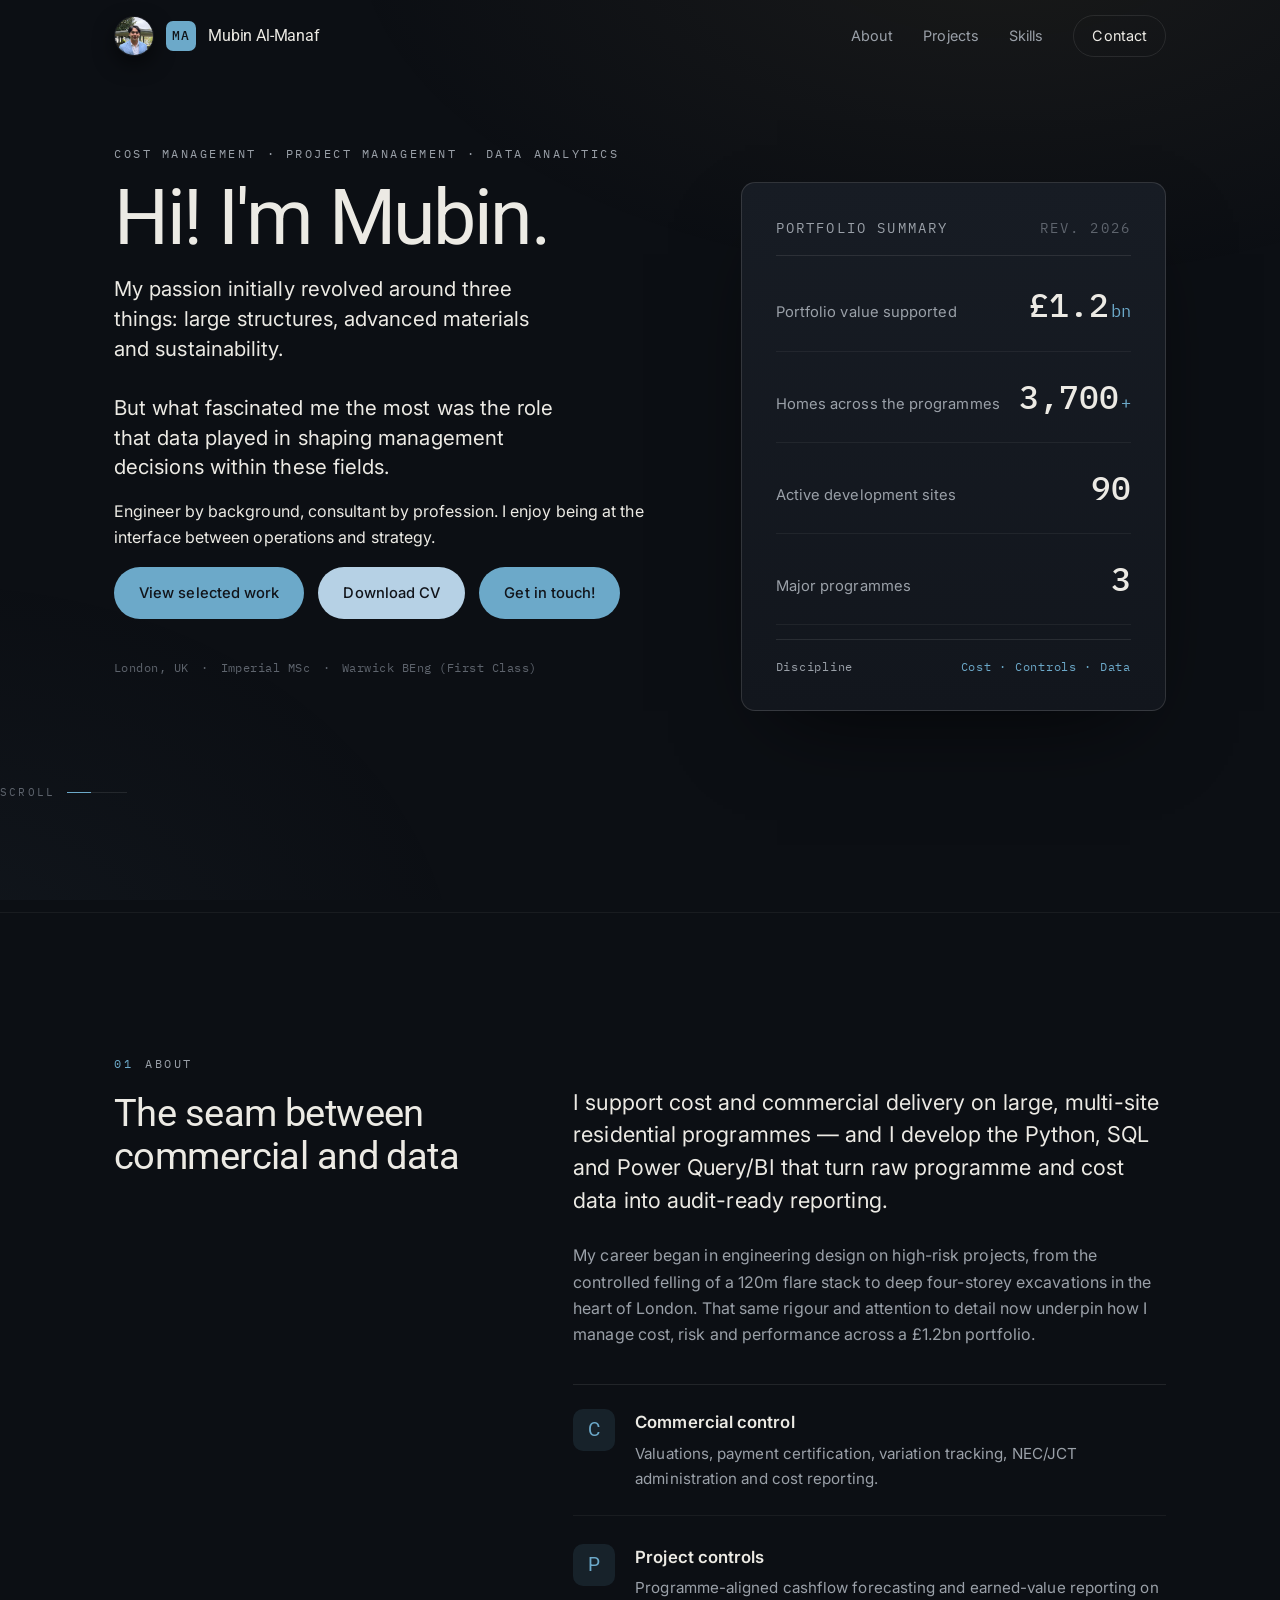
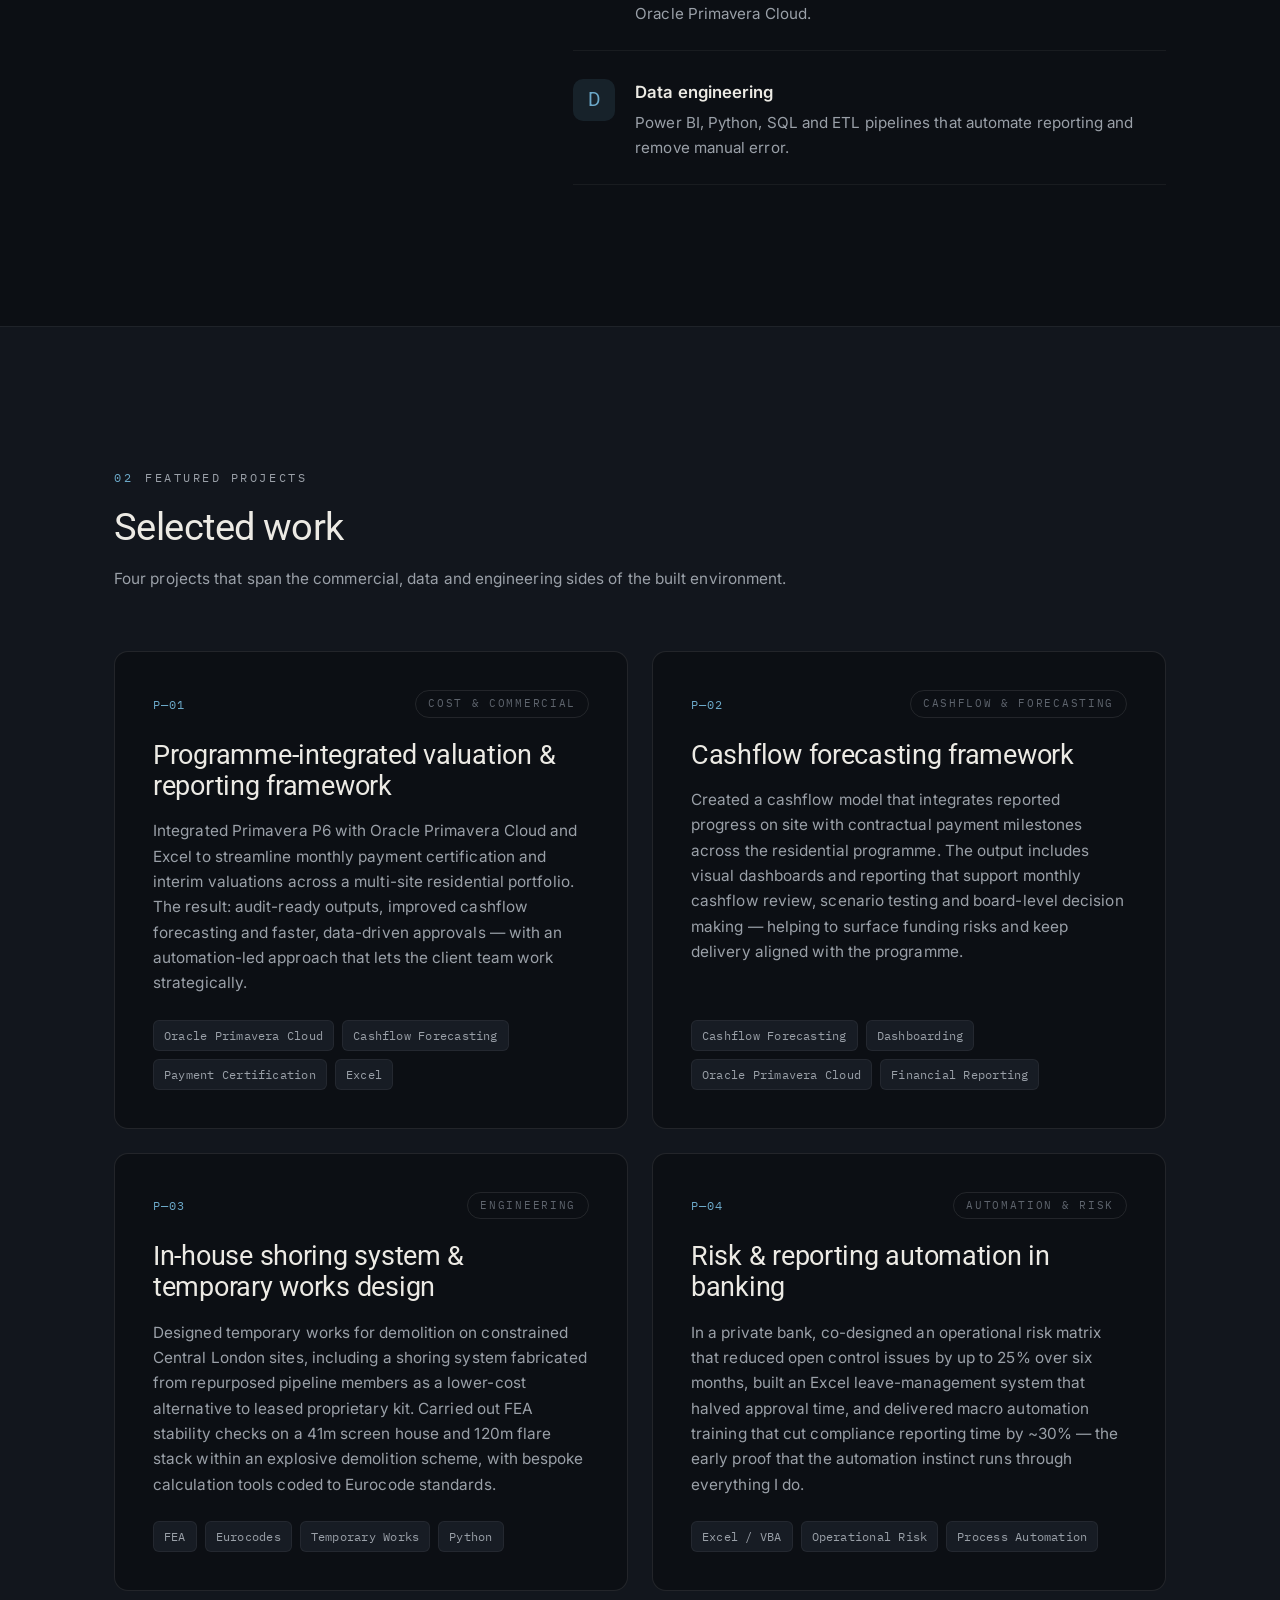
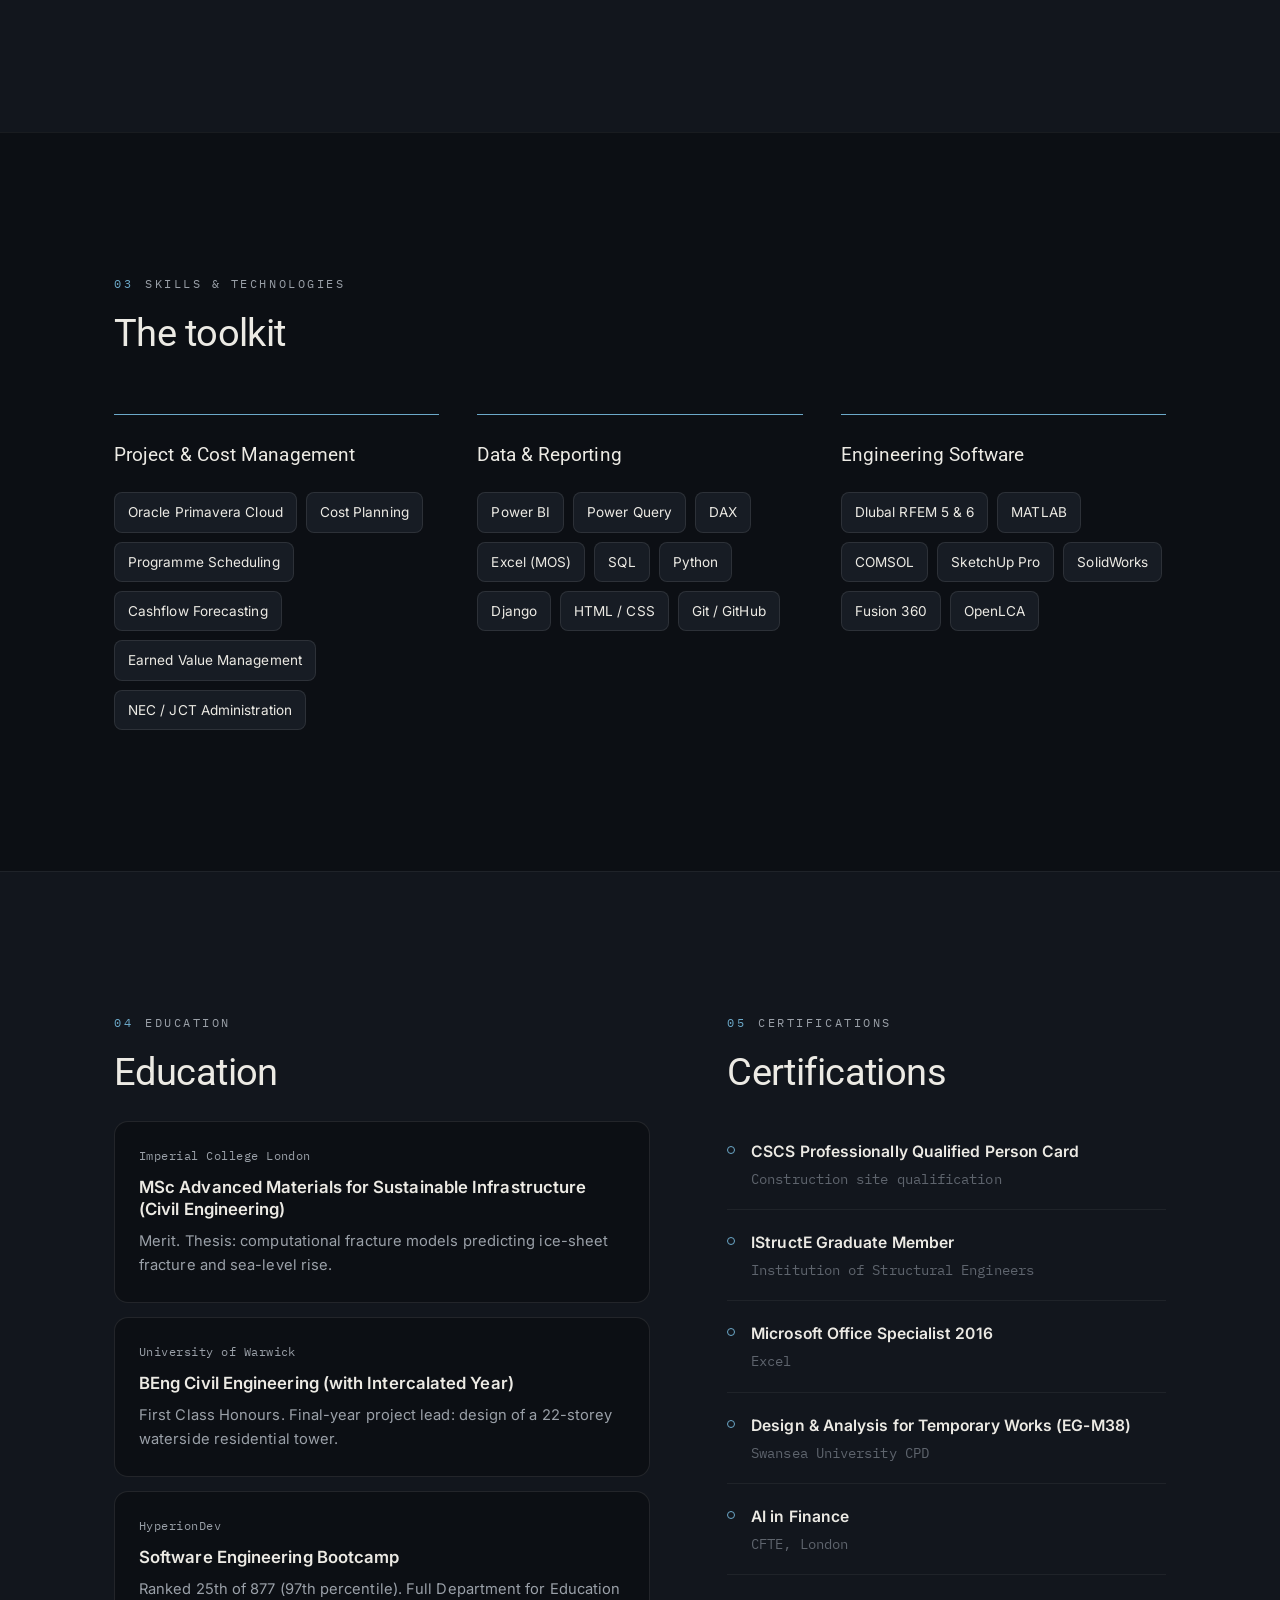
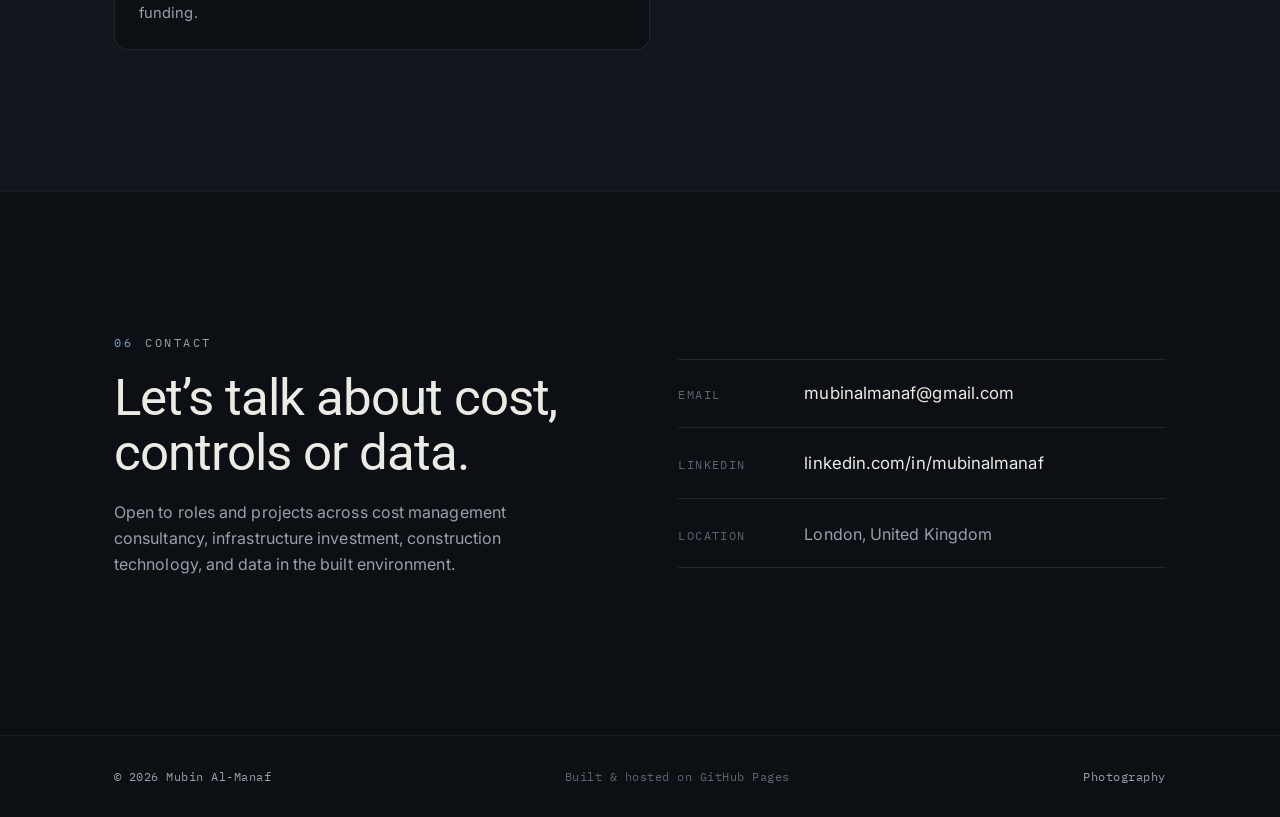
==== commit c45cd5ea: "Add photography portfolio with collections and update domain to mubinn.com" ====
--- a/index.html
+++ b/index.html
@@ -403,6 +403,7 @@
     <div class="wrap footer__inner">
       <span class="footer__mono">© <span id="year">2026</span> Mubin Al-Manaf</span>
       <span class="footer__mono footer__dim">Built &amp; hosted on GitHub Pages</span>
+      <a href="photography/" class="footer__link" aria-label="Photography portfolio">Photography</a>
     </div>
   </footer>
 
--- a/style.css
+++ b/style.css
@@ -419,6 +419,8 @@
 .footer__inner { display: flex; justify-content: space-between; gap: 16px; flex-wrap: wrap; }
 .footer__mono { font-family: var(--mono); font-size: 0.78rem; letter-spacing: 0.04em; color: var(--text-dim); }
 .footer__dim { color: var(--text-faint); }
+.footer__link { font-family: var(--mono); font-size: 0.78rem; letter-spacing: 0.04em; color: var(--text-dim); transition: color .3s ease; border-bottom: 1px solid transparent; }
+.footer__link:hover { color: var(--accent); border-bottom-color: var(--accent); }
 
 /* =========================================================
    REVEAL ANIMATION
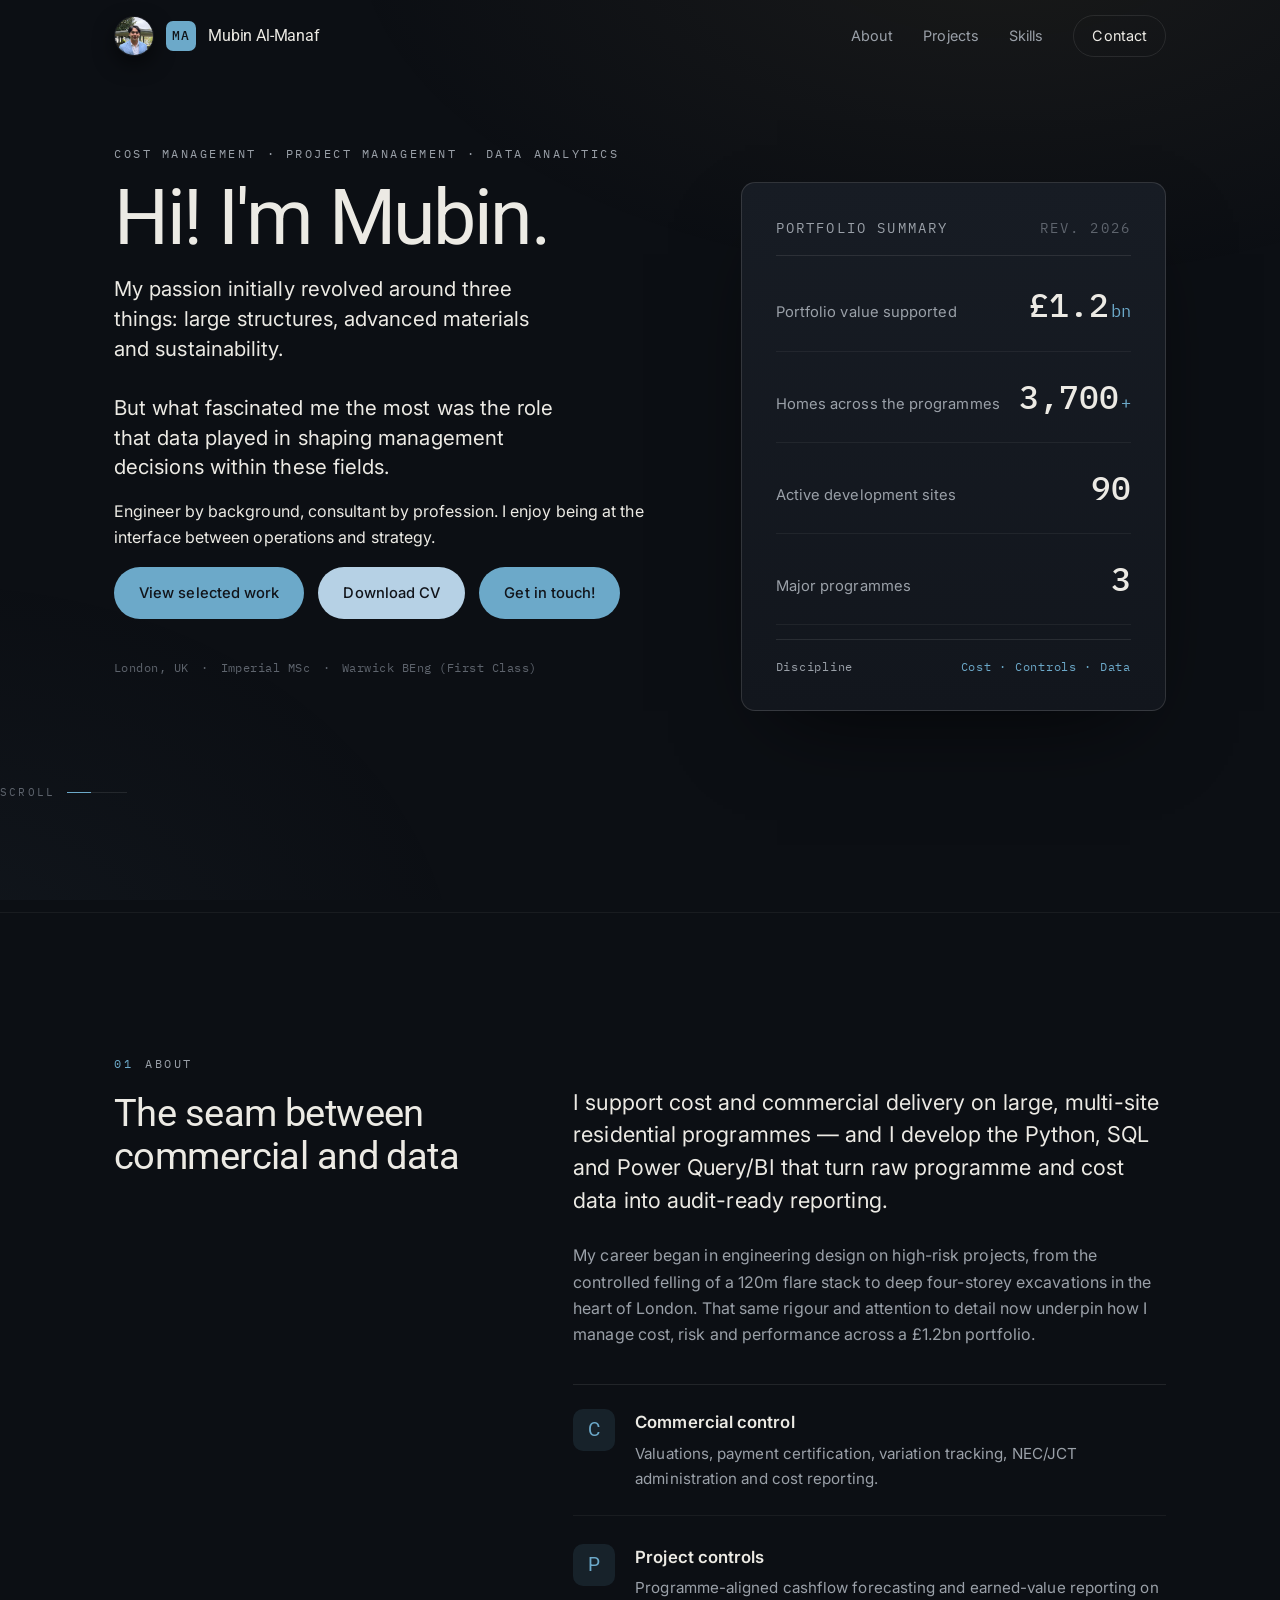
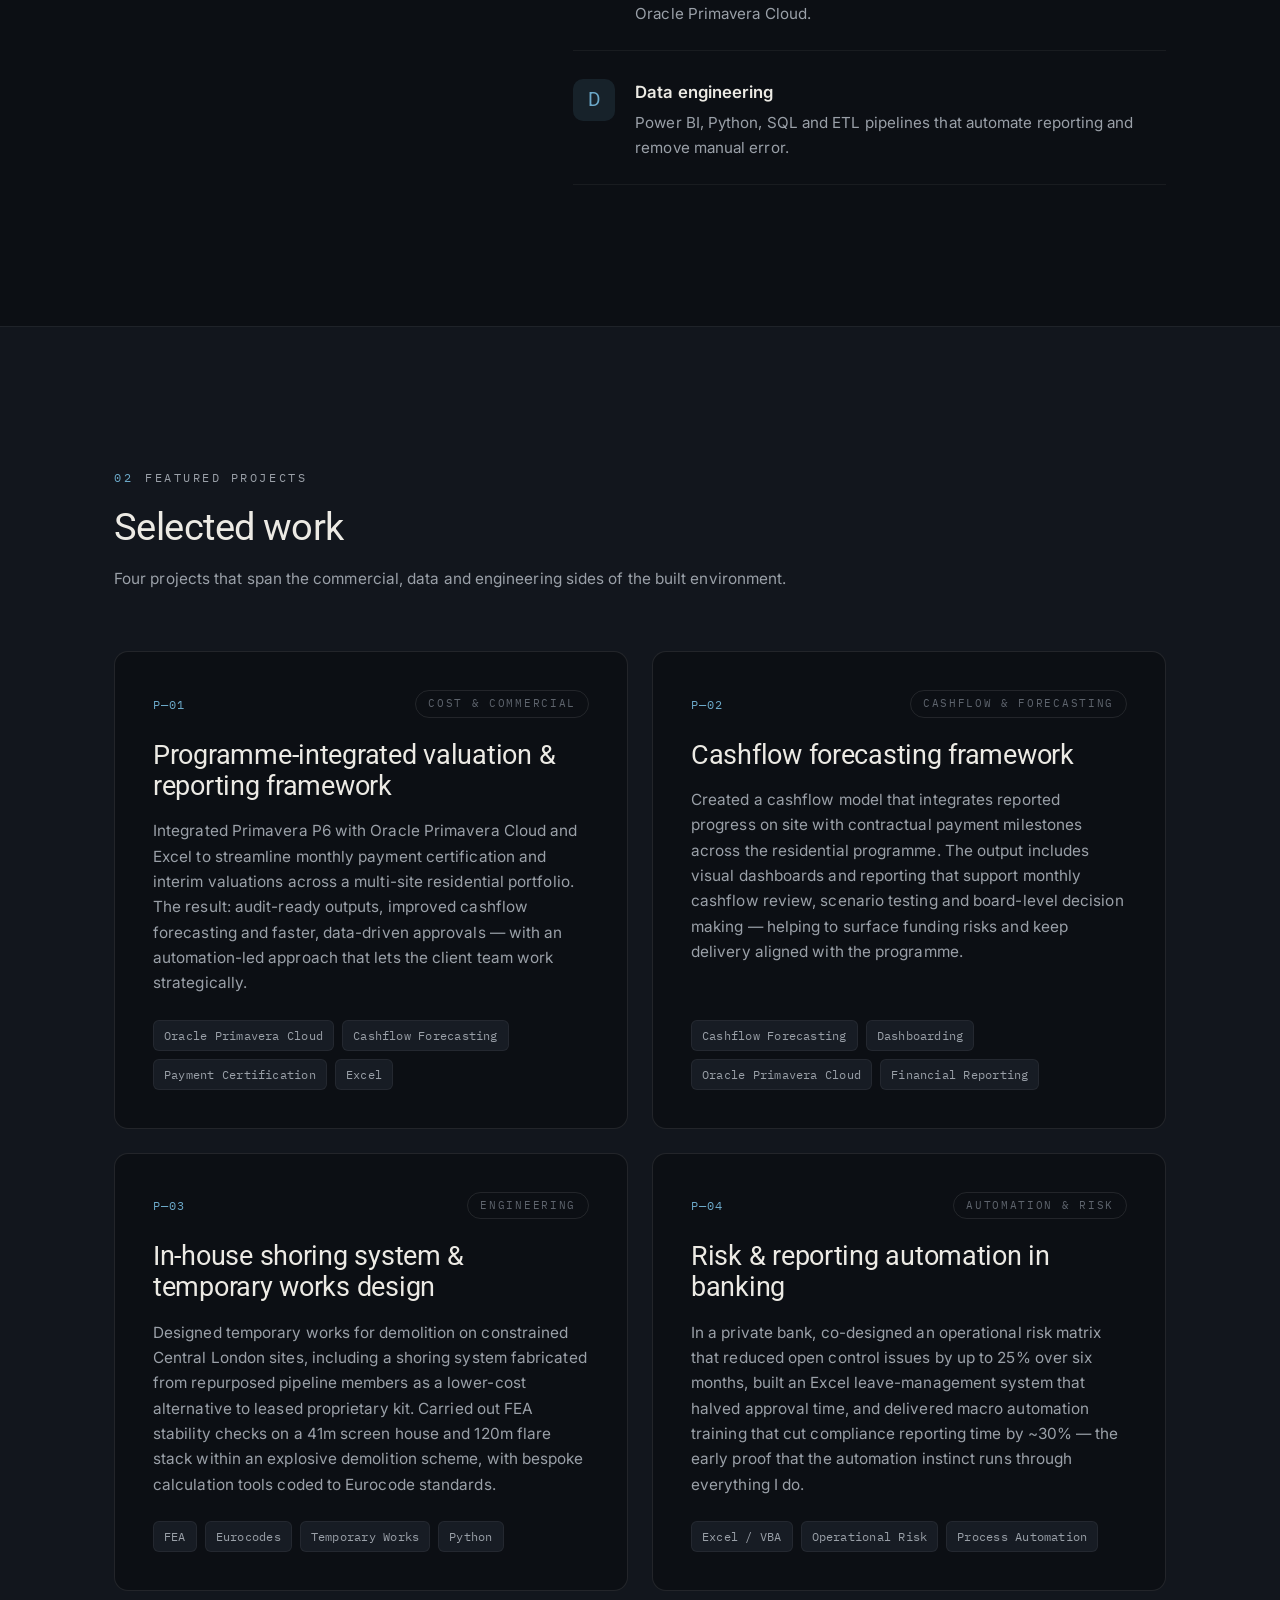
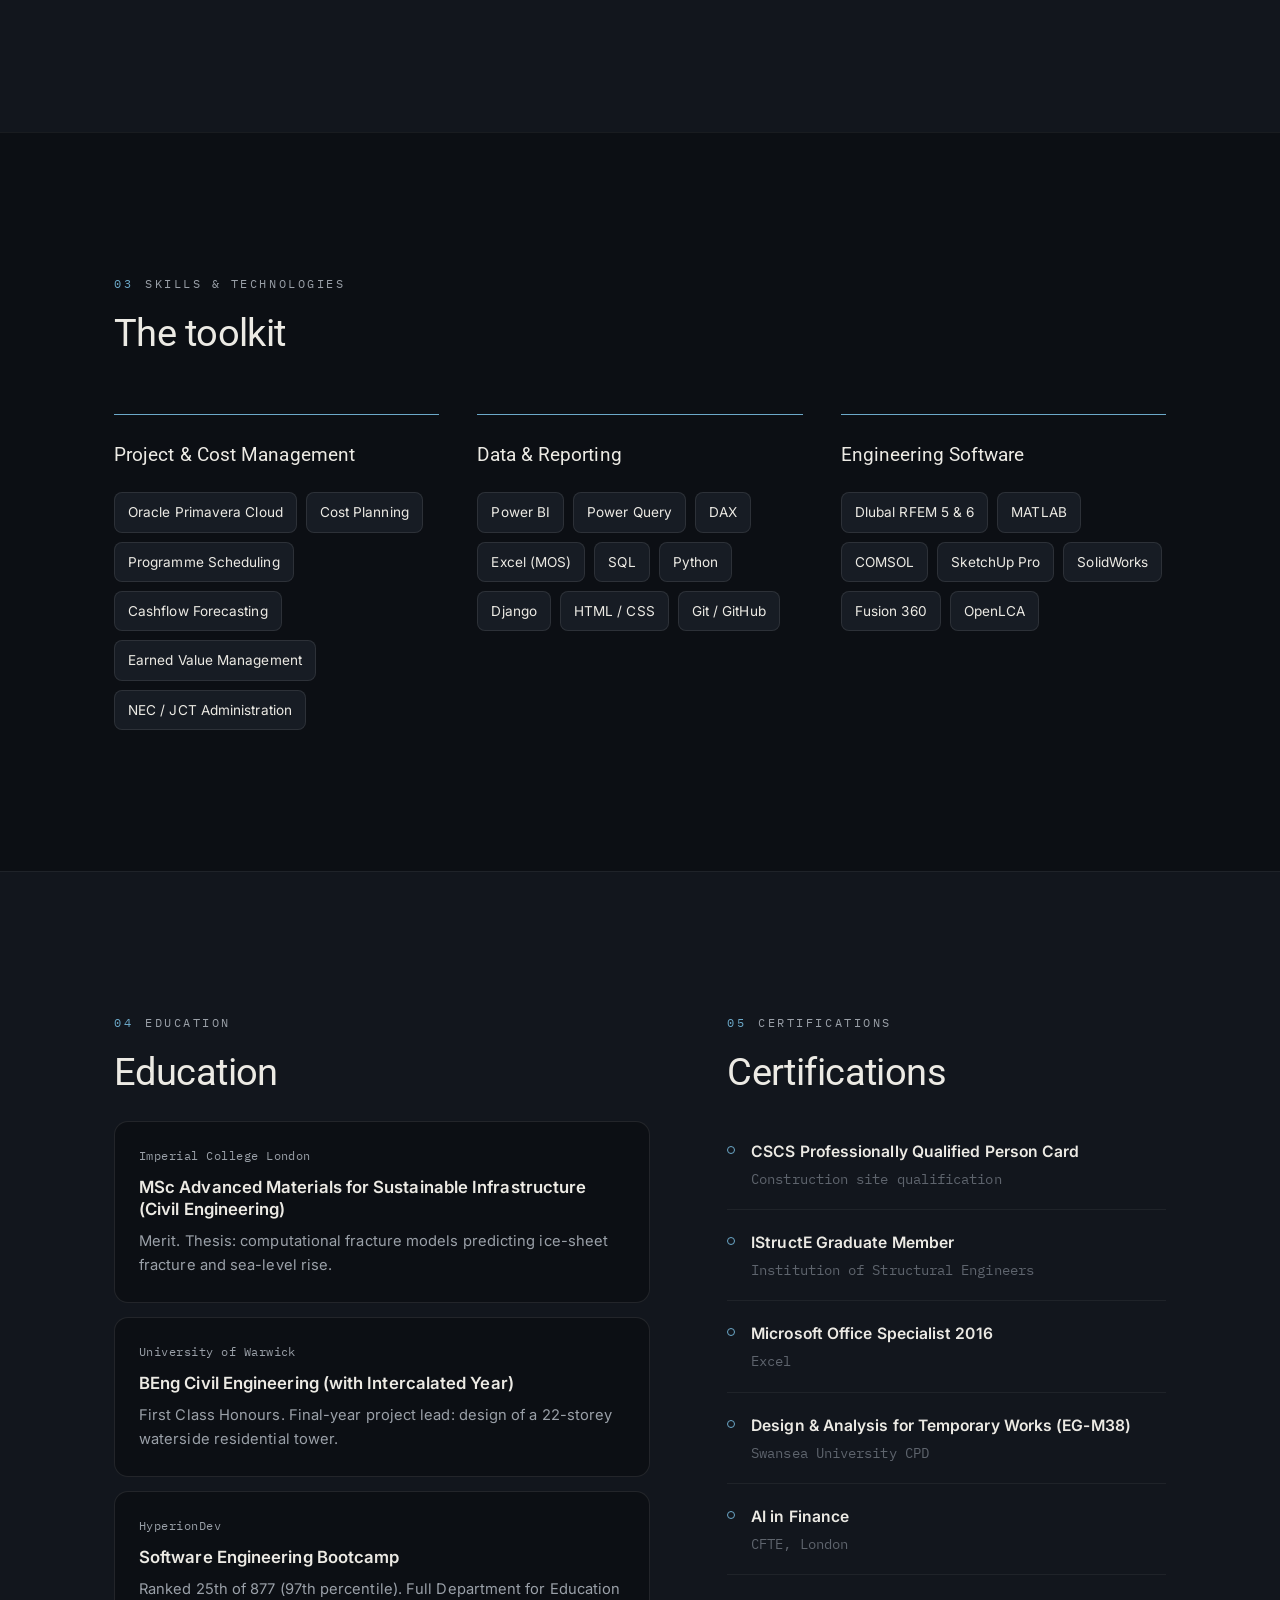
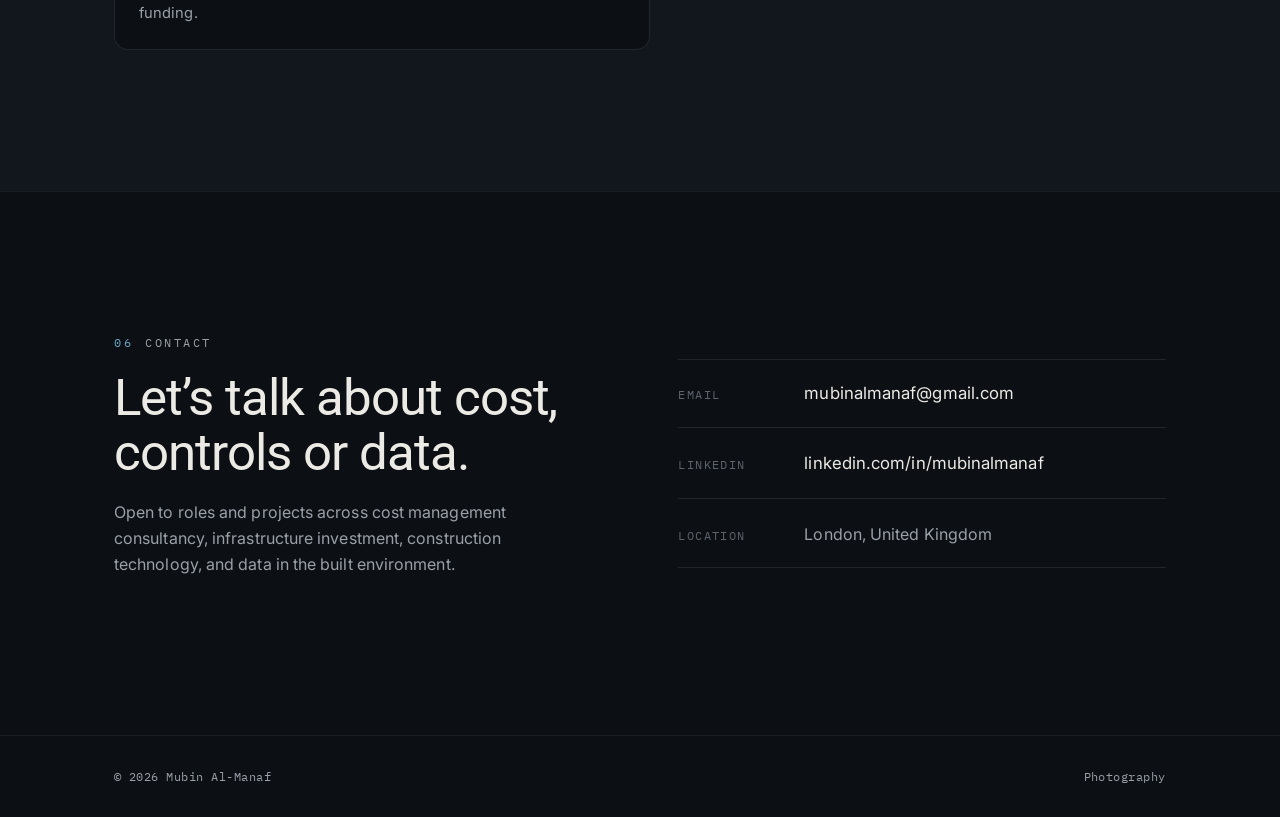
==== commit da84860d: "Remove GitHub Pages footer text from all pages" ====
--- a/index.html
+++ b/index.html
@@ -402,7 +402,6 @@
   <footer class="footer">
     <div class="wrap footer__inner">
       <span class="footer__mono">© <span id="year">2026</span> Mubin Al-Manaf</span>
-      <span class="footer__mono footer__dim">Built &amp; hosted on GitHub Pages</span>
       <a href="photography/" class="footer__link" aria-label="Photography portfolio">Photography</a>
     </div>
   </footer>
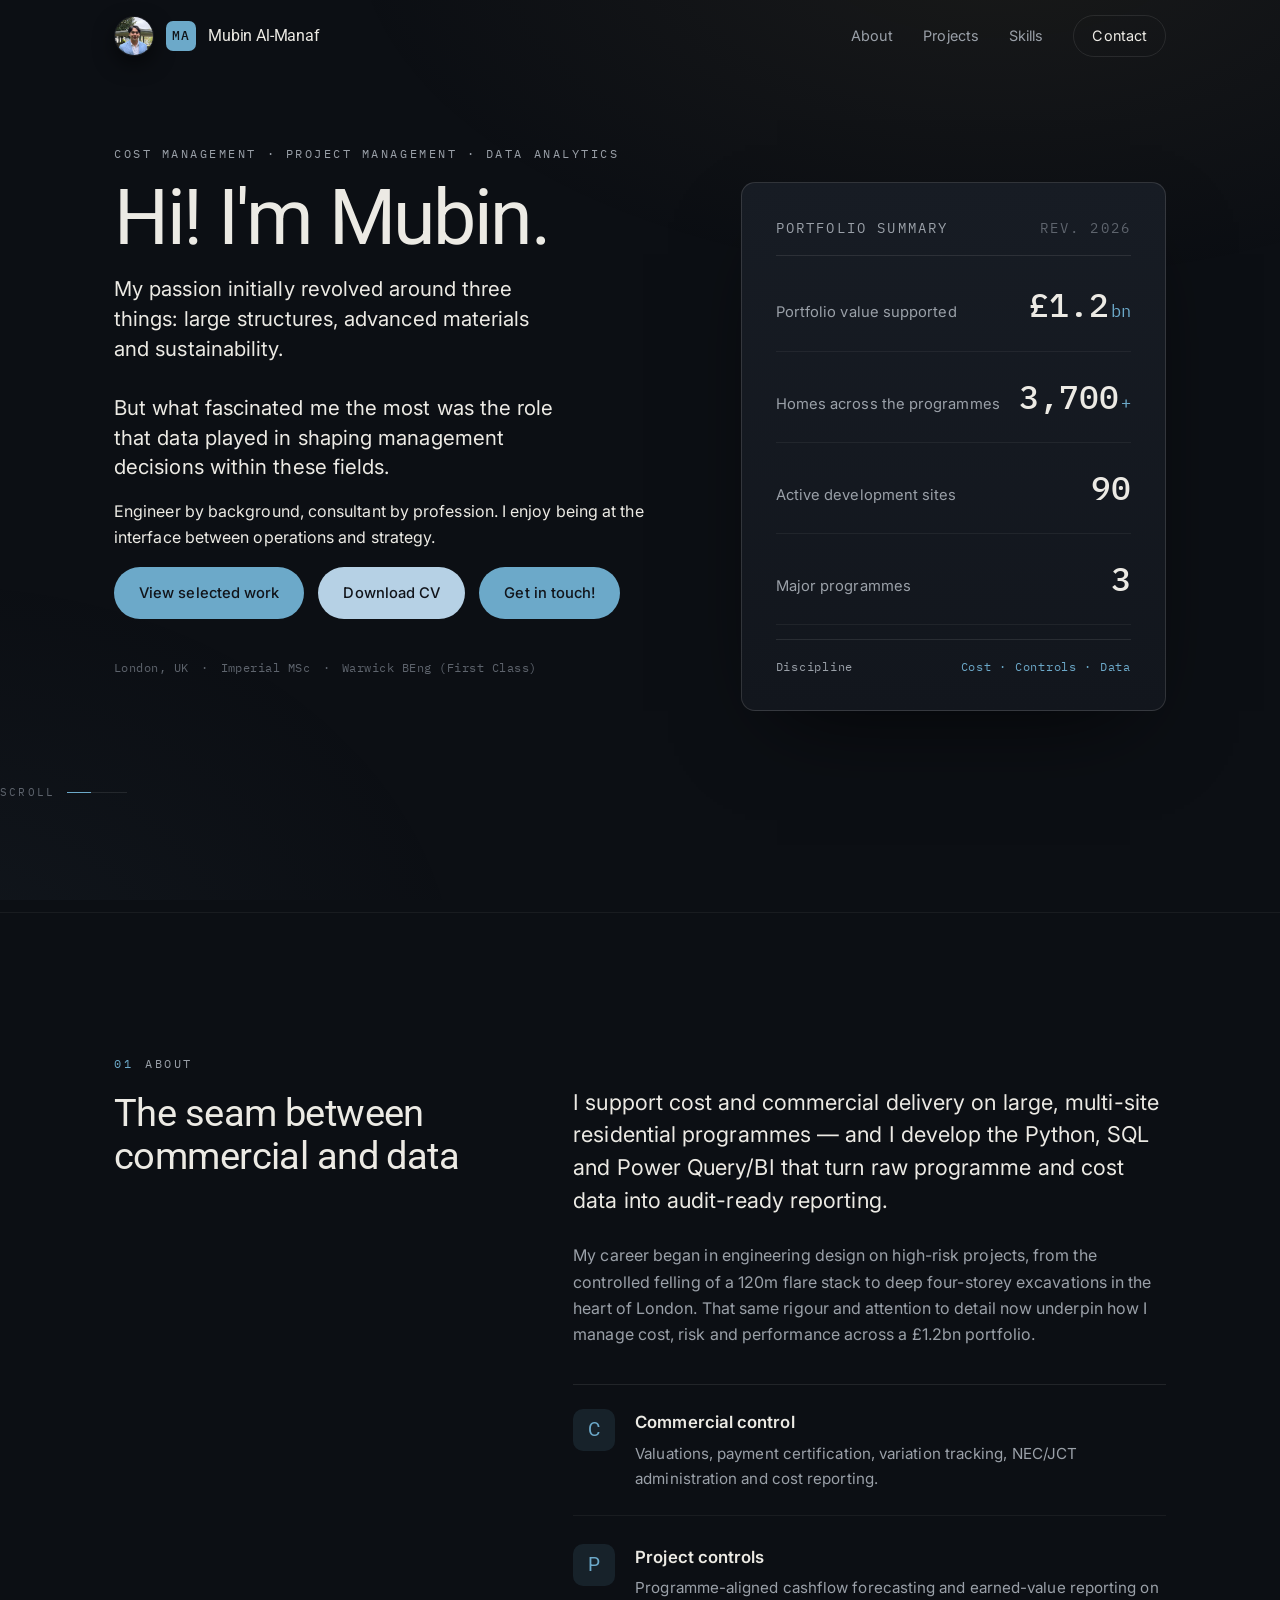
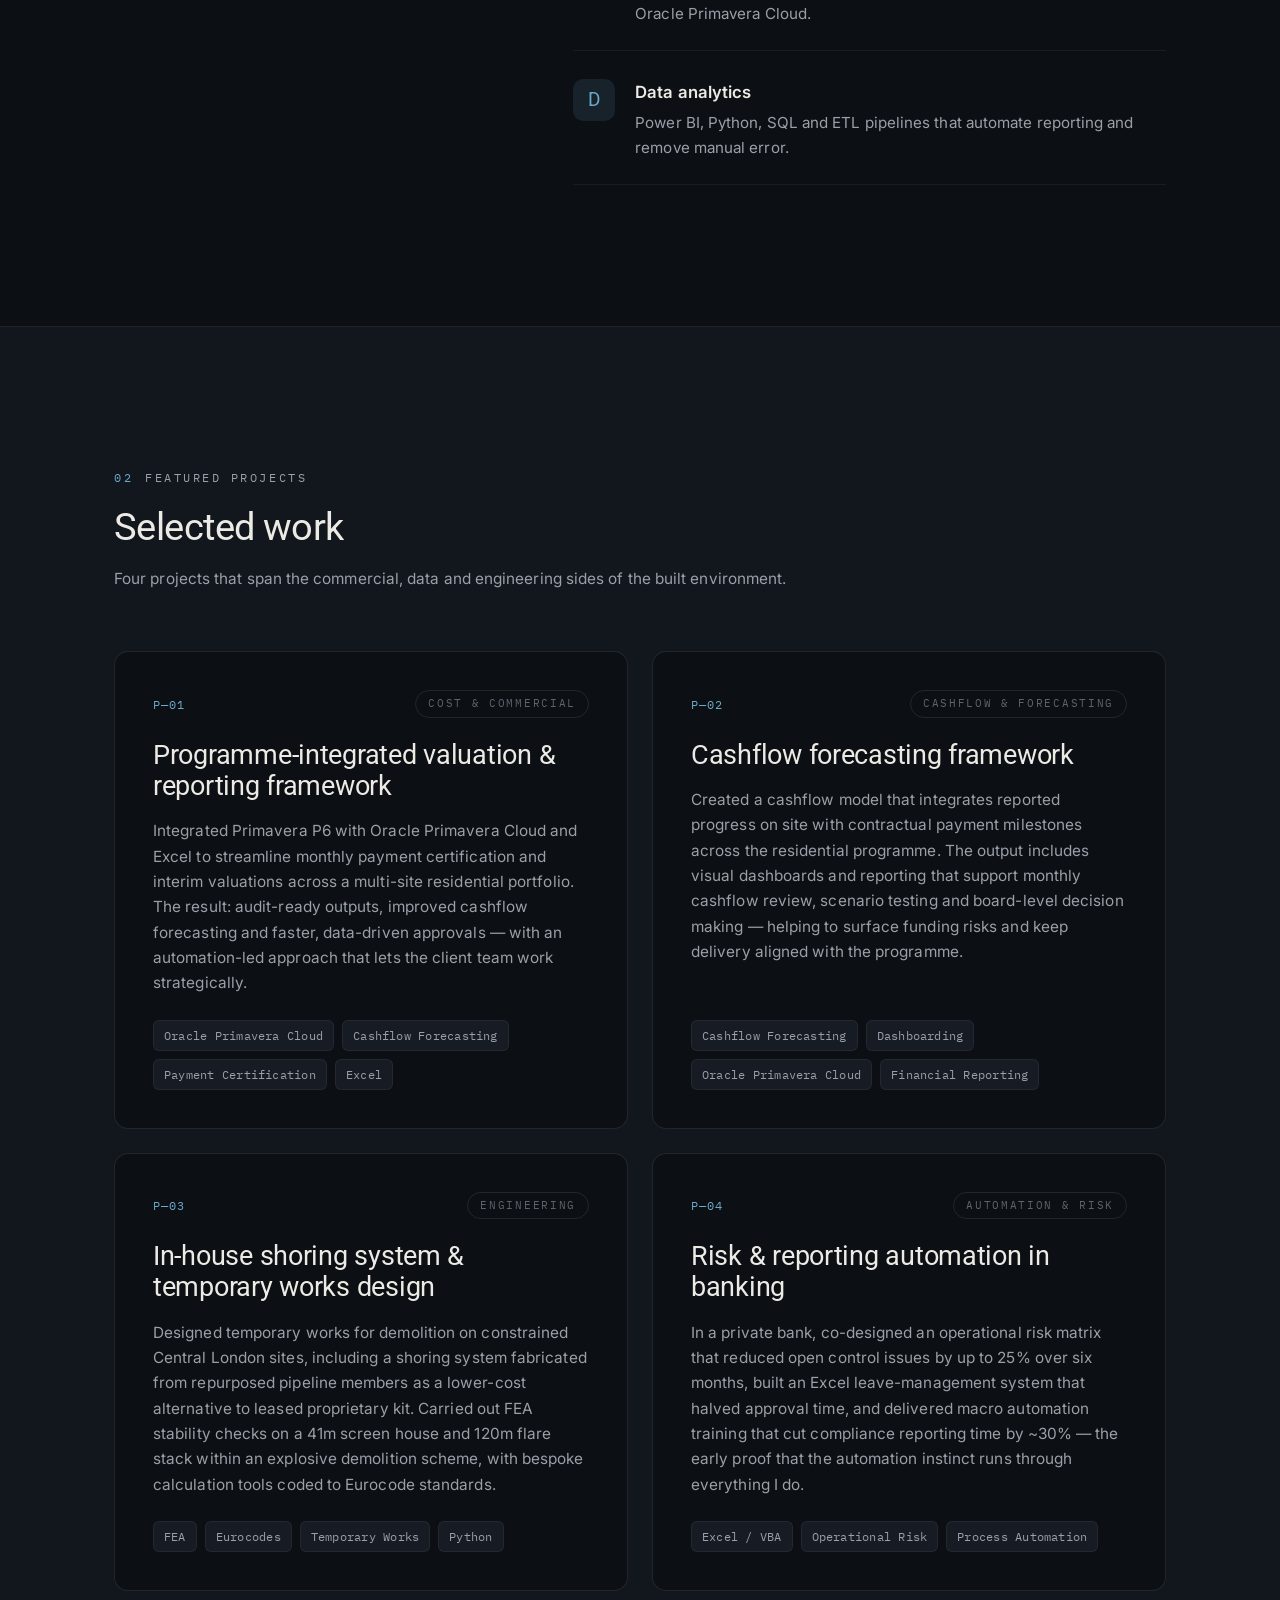
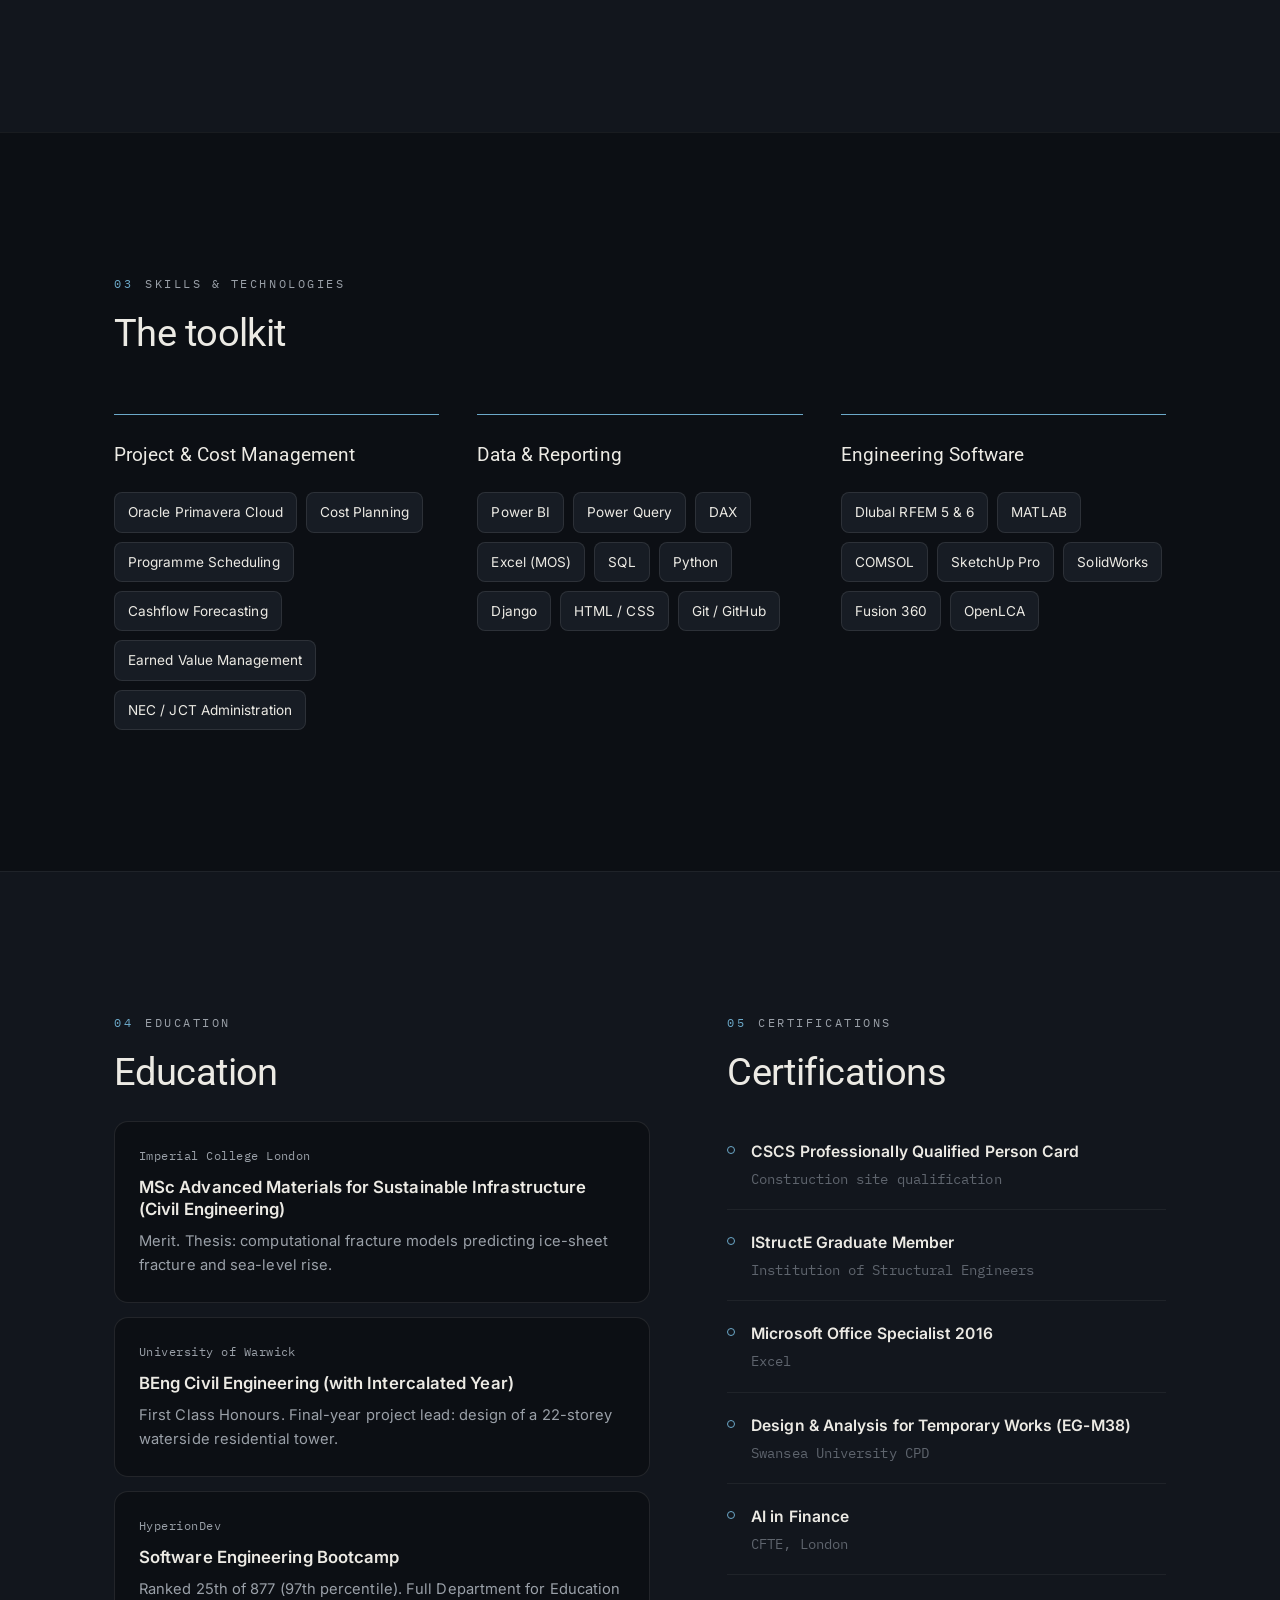
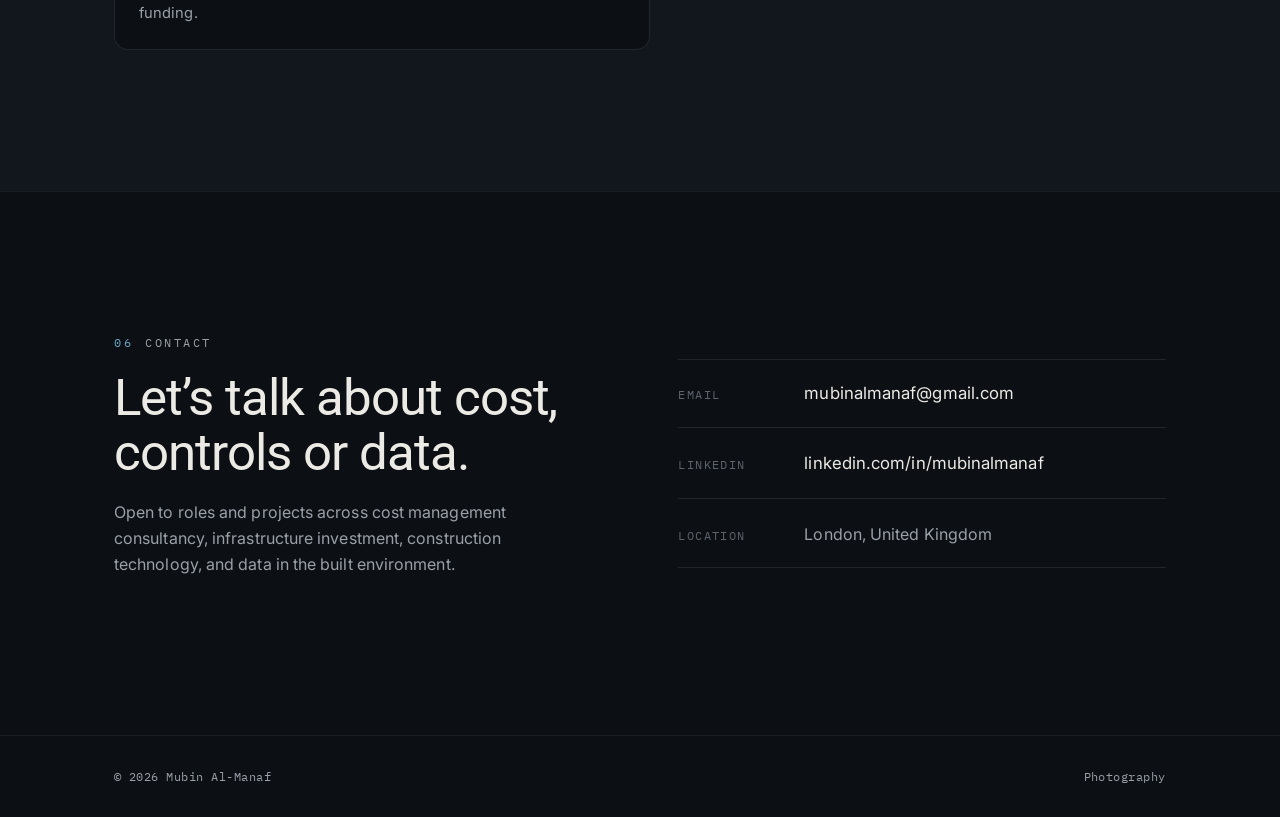
==== commit ab2c9e10: "Change 'data engineering' to 'data analytics' throughout site" ====
--- a/index.html
+++ b/index.html
@@ -6,7 +6,7 @@
 
   <!-- Primary SEO -->
   <title>Mubin Al-Manaf — Cost &amp; Commercial Management | Built Environment Data</title>
-  <meta name="description" content="Cost and commercial management for major UK residential programmes, paired with the data engineering — Power BI, Python, SQL — that makes the reporting audit-ready. Imperial MSc, Warwick BEng (First Class)." />
+  <meta name="description" content="Cost and commercial management for major UK residential programmes, paired with the data analytics — Power BI, Python, SQL — that makes the reporting audit-ready. Imperial MSc, Warwick BEng (First Class)." />
   <meta name="author" content="Mubin Al-Manaf" />
   <meta name="keywords" content="cost management, commercial management, quantity surveying, project controls, Oracle Primavera Cloud, Power BI, cashflow forecasting, NEC, JCT, built environment data, construction technology, residential development" />
   <meta name="robots" content="index, follow" />
@@ -16,7 +16,7 @@
   <!-- Open Graph -->
   <meta property="og:type" content="website" />
   <meta property="og:title" content="Mubin Al-Manaf — Cost &amp; Commercial Management | Built Environment Data" />
-  <meta property="og:description" content="Cost and commercial management for major UK residential programmes, paired with the data engineering that makes the reporting audit-ready." />
+  <meta property="og:description" content="Cost and commercial management for major UK residential programmes, paired with the data analytics that makes the reporting audit-ready." />
   <meta property="og:url" content="https://mubinalmanaf.com/" />
   <meta property="og:locale" content="en_GB" />
   <meta property="og:site_name" content="Mubin Al-Manaf" />
@@ -24,7 +24,7 @@
   <!-- Twitter -->
   <meta name="twitter:card" content="summary_large_image" />
   <meta name="twitter:title" content="Mubin Al-Manaf — Cost &amp; Commercial Management | Built Environment Data" />
-  <meta name="twitter:description" content="Cost and commercial management for major UK residential programmes, paired with the data engineering that makes the reporting audit-ready." />
+  <meta name="twitter:description" content="Cost and commercial management for major UK residential programmes, paired with the data analytics that makes the reporting audit-ready." />
 
   <!-- Icons -->
   <link rel="icon" type="image/svg+xml" href="favicon.svg" />
@@ -195,7 +195,7 @@
             <li>
               <span class="pillar__mark">D</span>
               <div>
-                <h3>Data engineering</h3>
+                <h3>Data analytics</h3>
                 <p>Power BI, Python, SQL and ETL pipelines that automate reporting and remove manual error.</p>
               </div>
             </li>
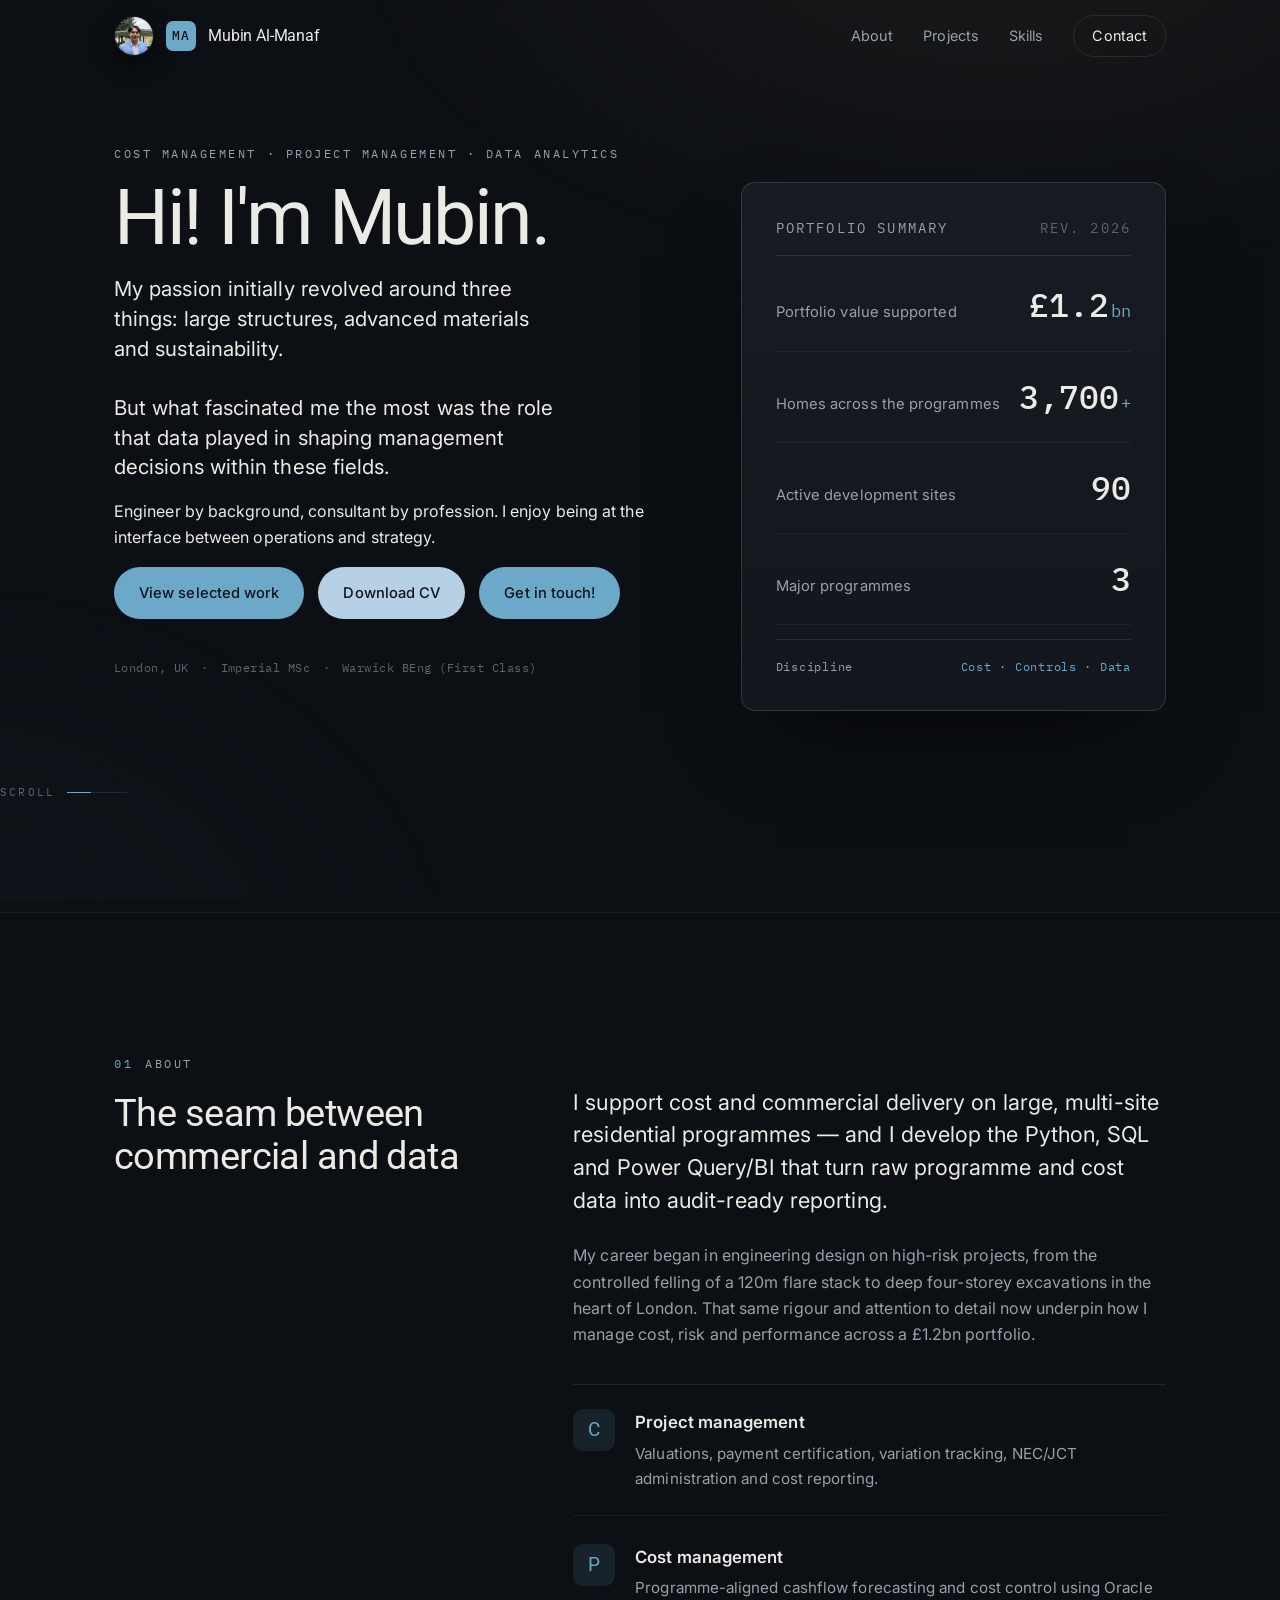
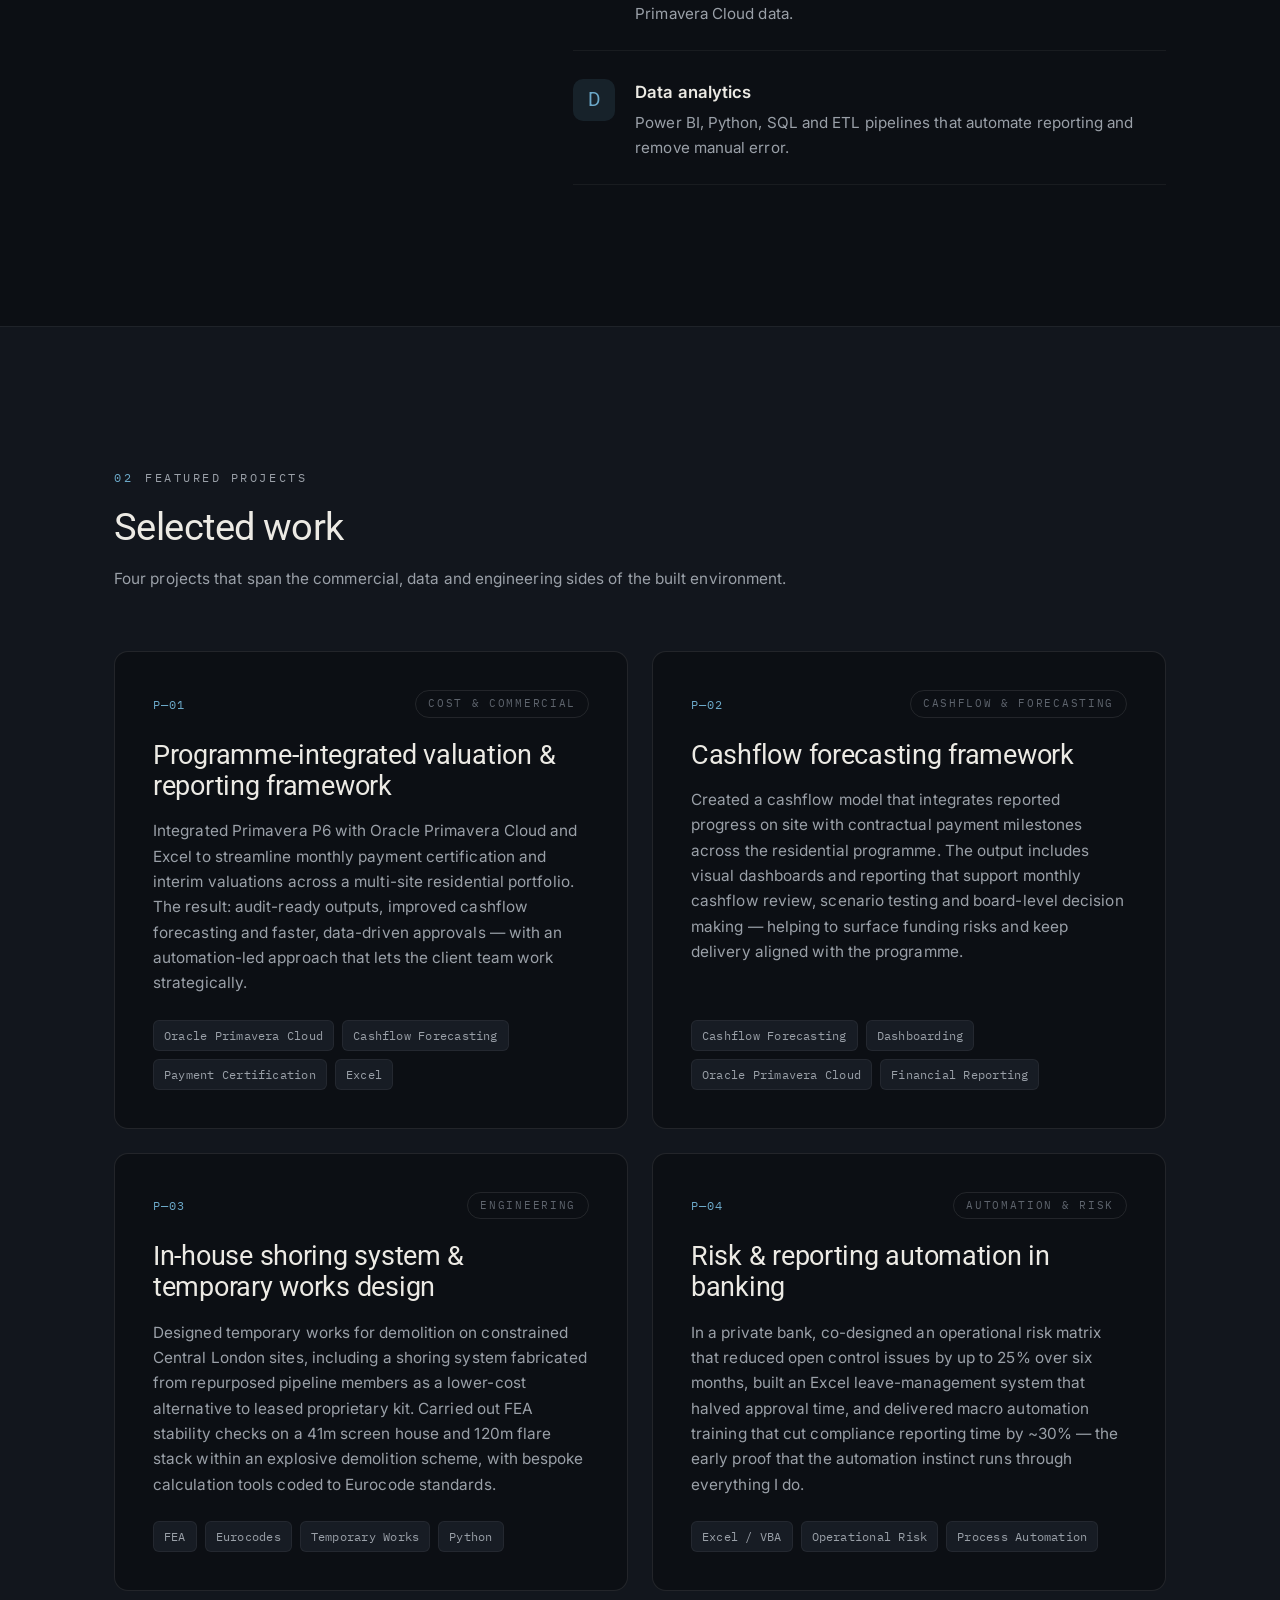
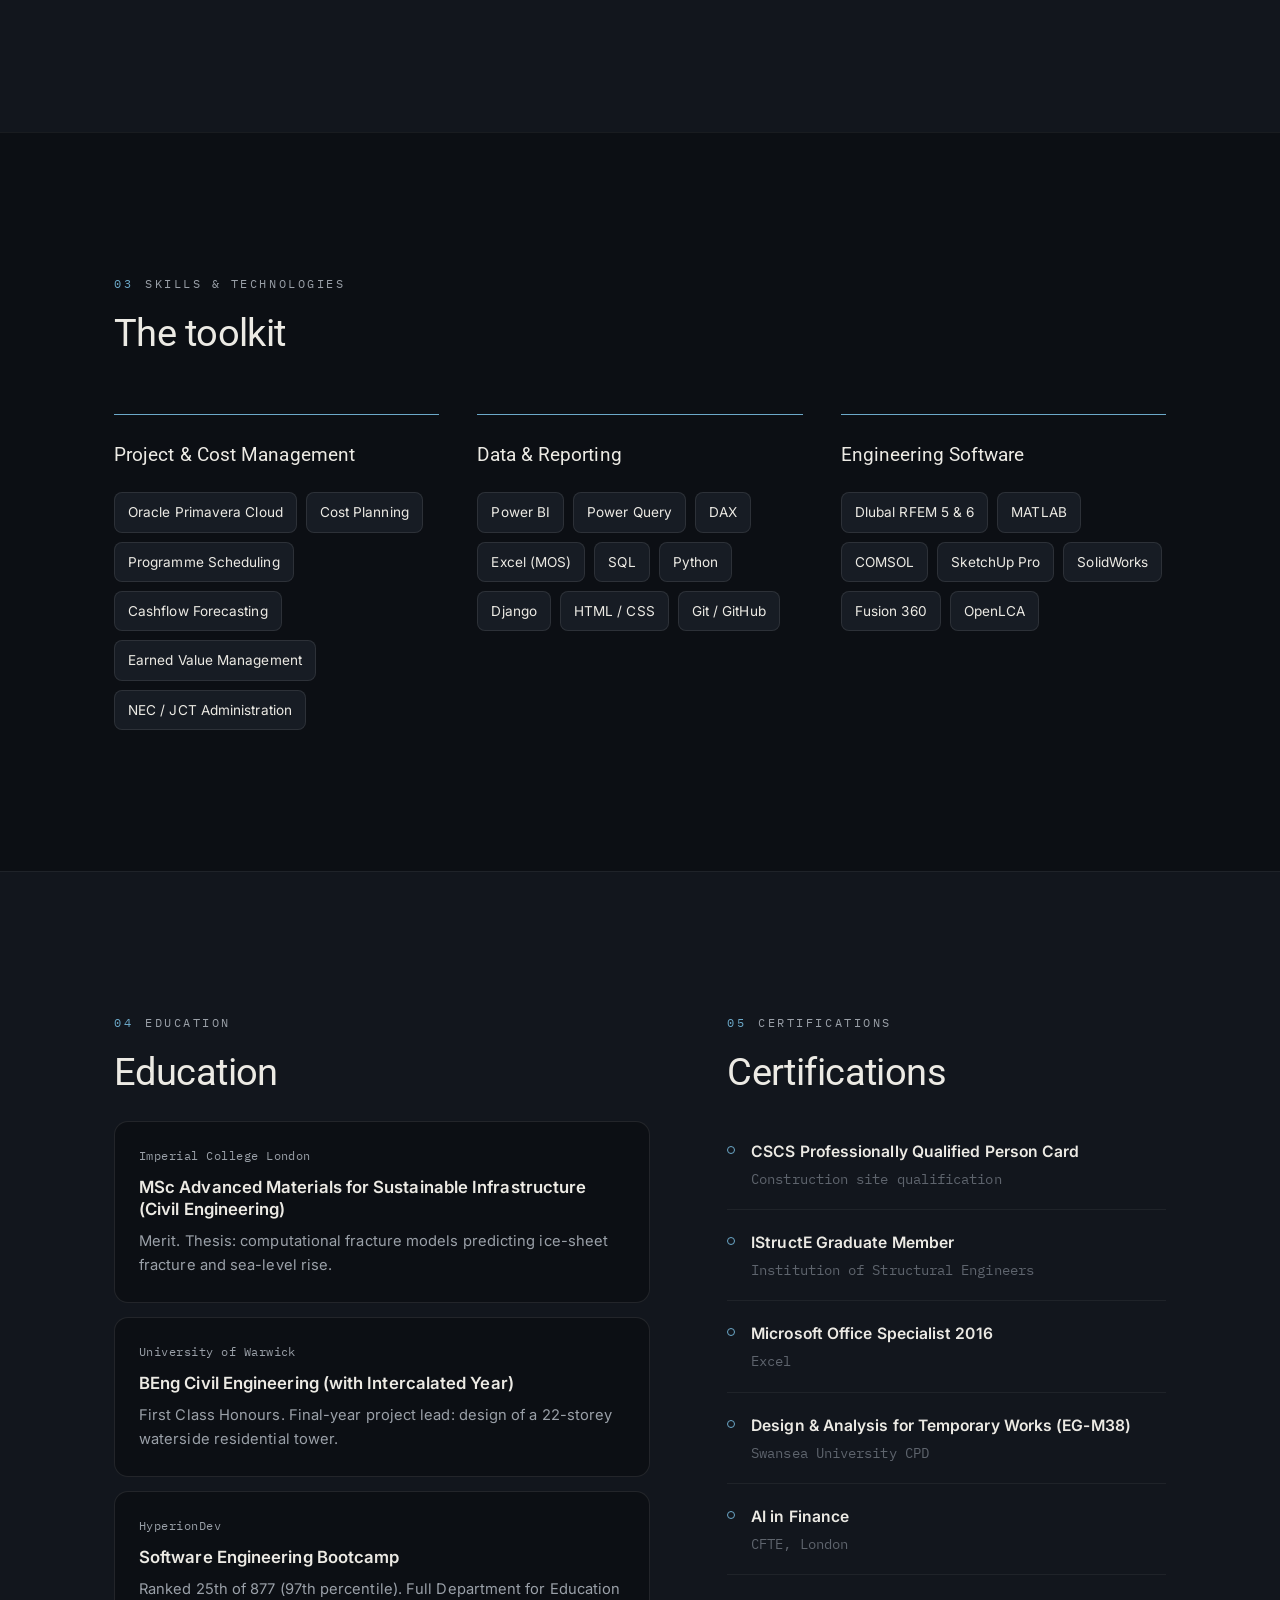
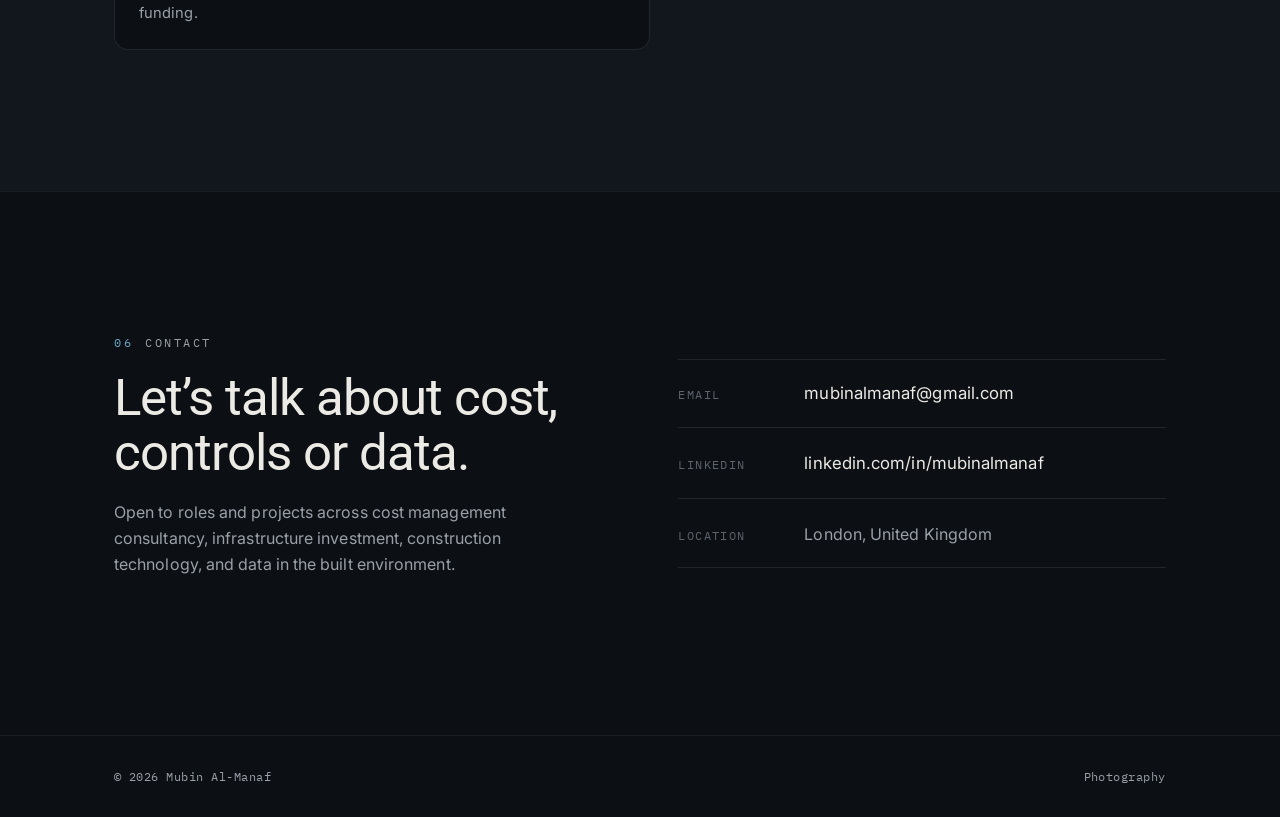
==== commit 112a4c42: "Update Cost management section description" ====
--- a/index.html
+++ b/index.html
@@ -181,15 +181,15 @@
             <li>
               <span class="pillar__mark">C</span>
               <div>
-                <h3>Commercial control</h3>
+                <h3>Project management</h3>
                 <p>Valuations, payment certification, variation tracking, NEC/JCT administration and cost reporting.</p>
               </div>
             </li>
             <li>
               <span class="pillar__mark">P</span>
               <div>
-                <h3>Project controls</h3>
-                <p>Programme-aligned cashflow forecasting and earned-value reporting on Oracle Primavera Cloud.</p>
+                <h3>Cost management</h3>
+                <p>Programme-aligned cashflow forecasting and cost control using Oracle Primavera Cloud data.</p>
               </div>
             </li>
             <li>
